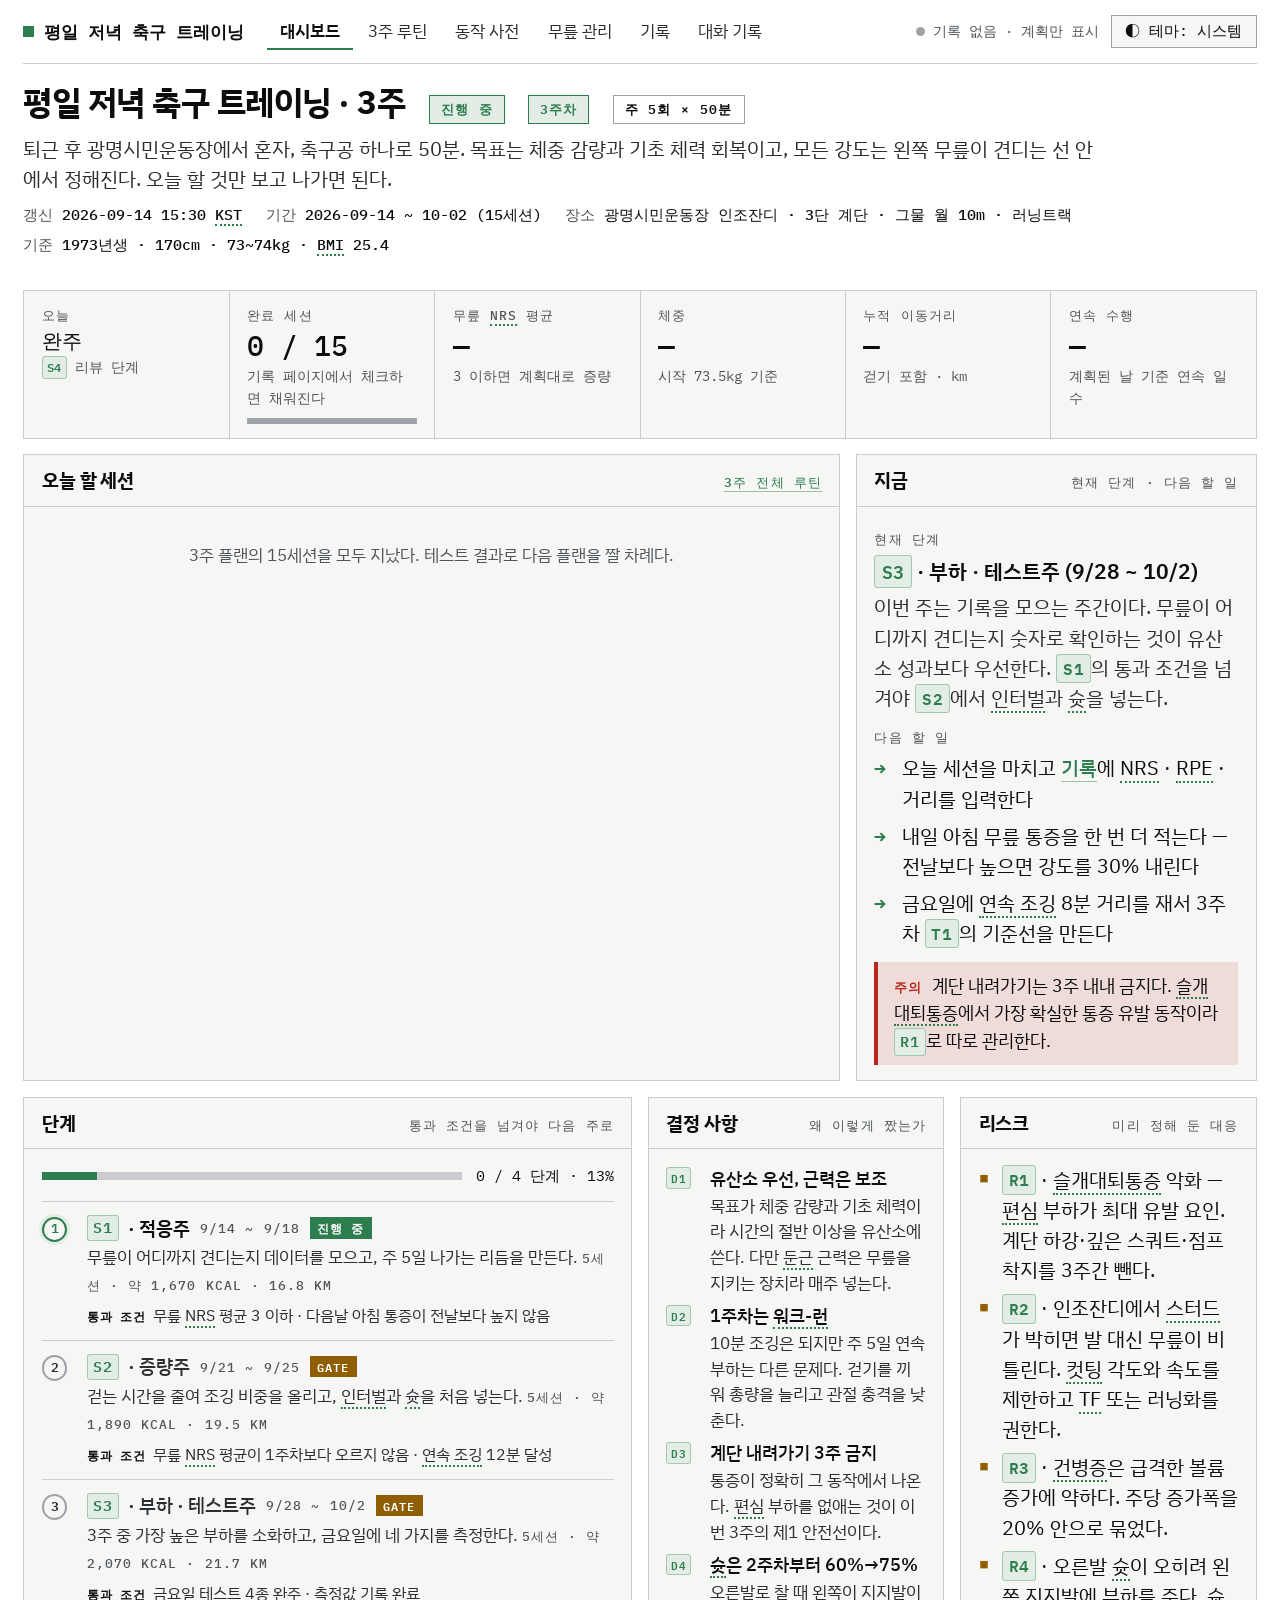
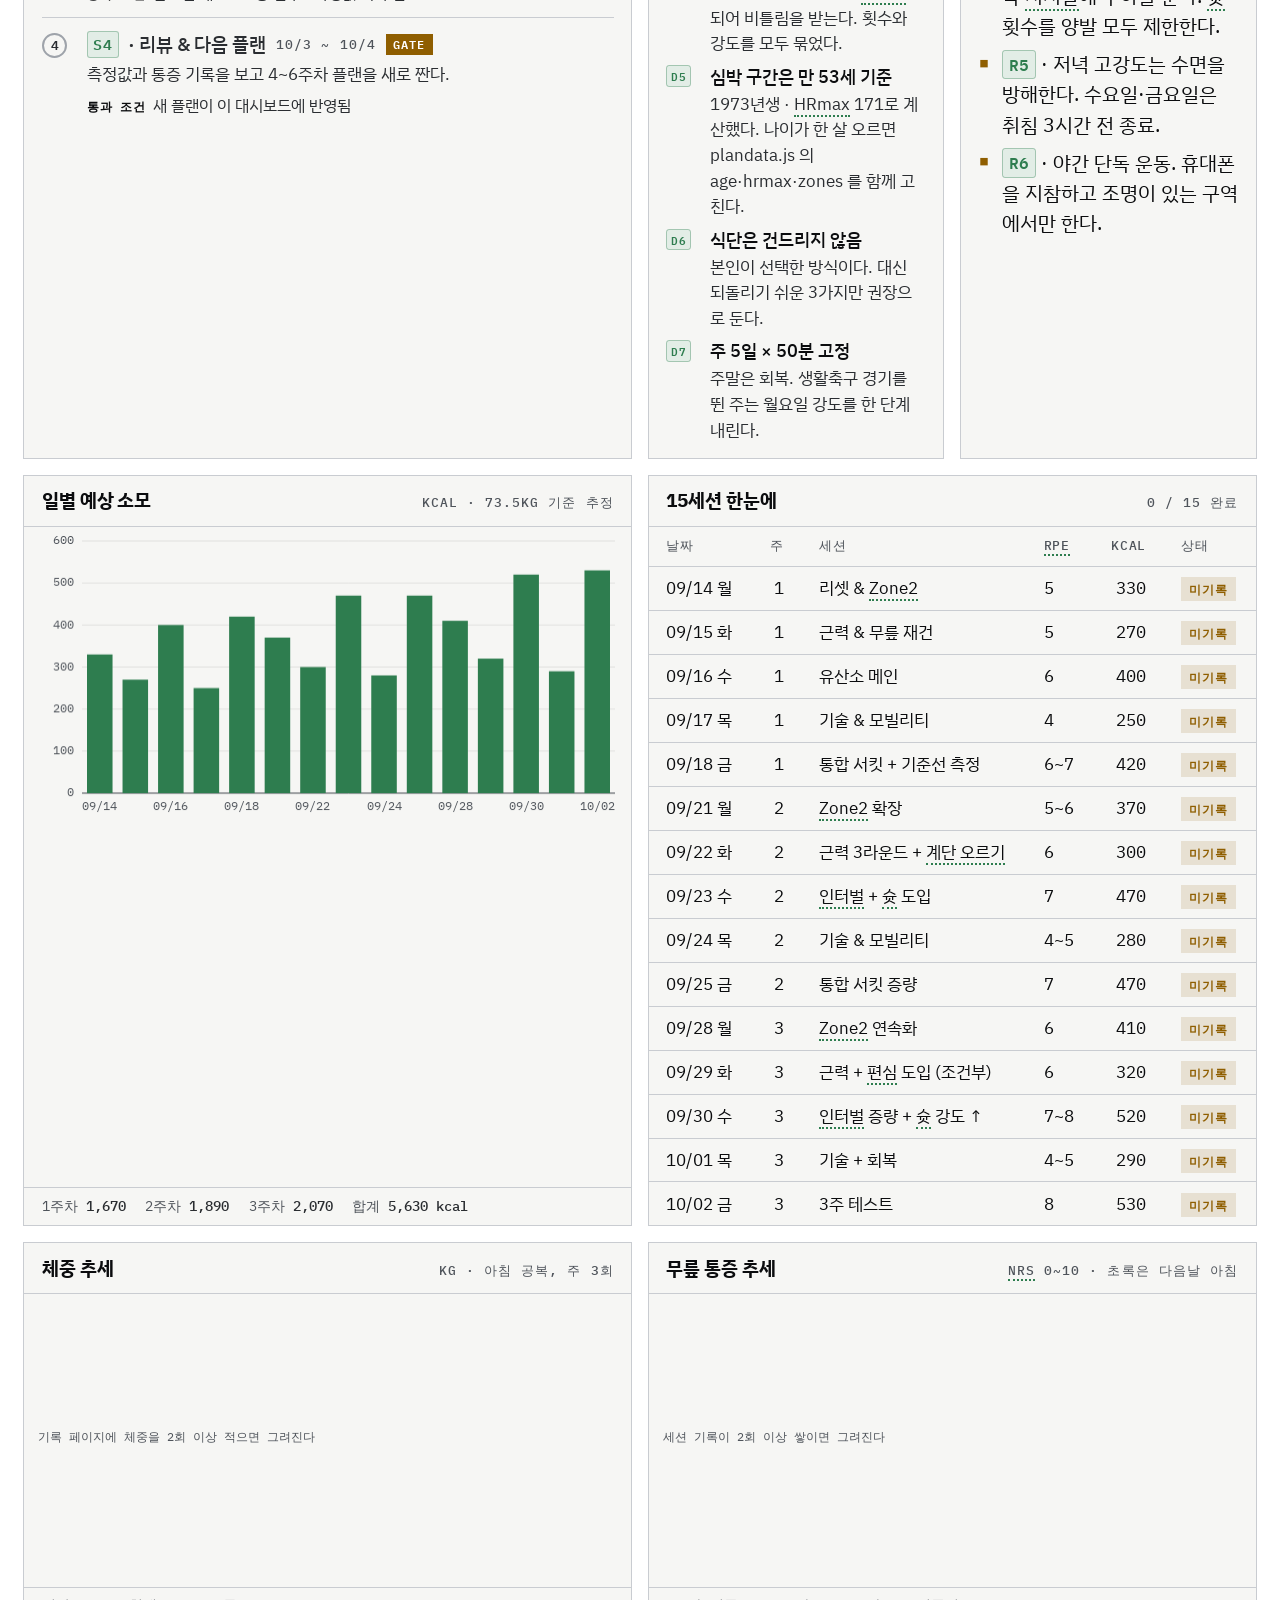
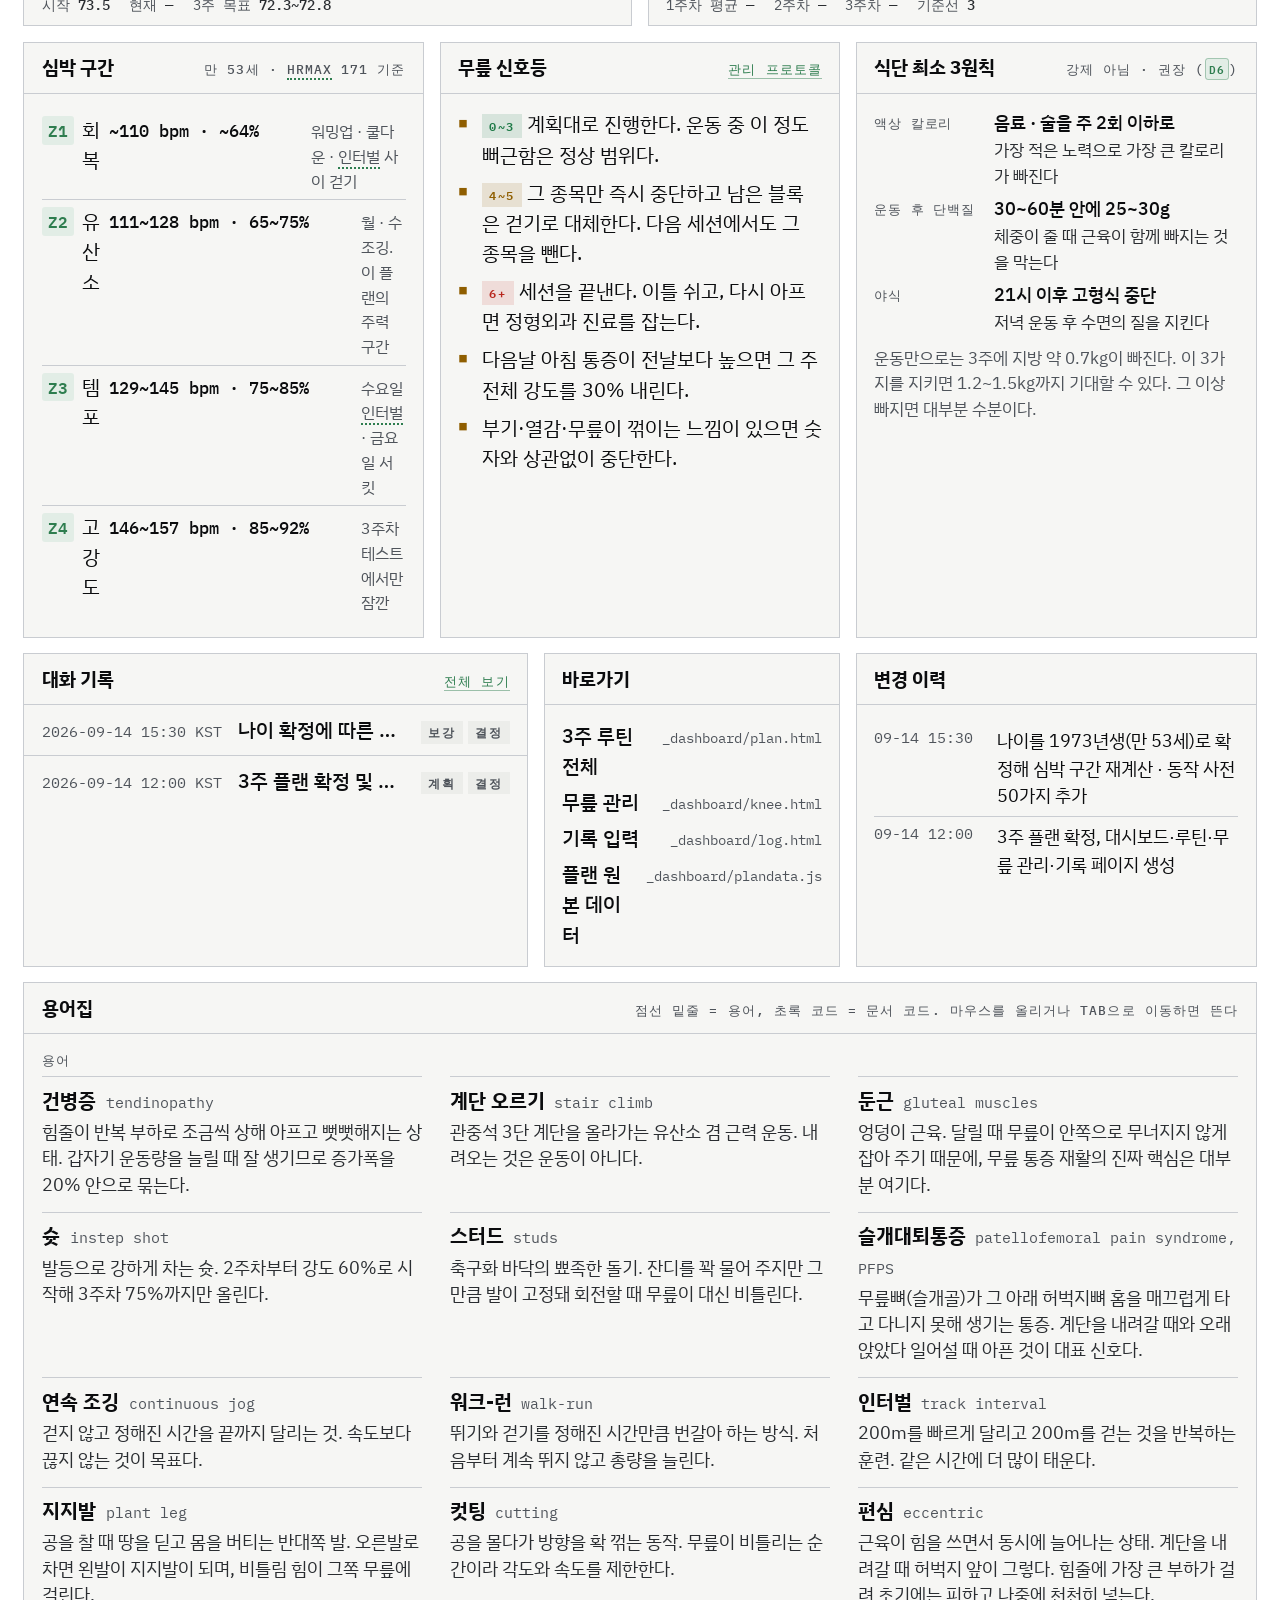
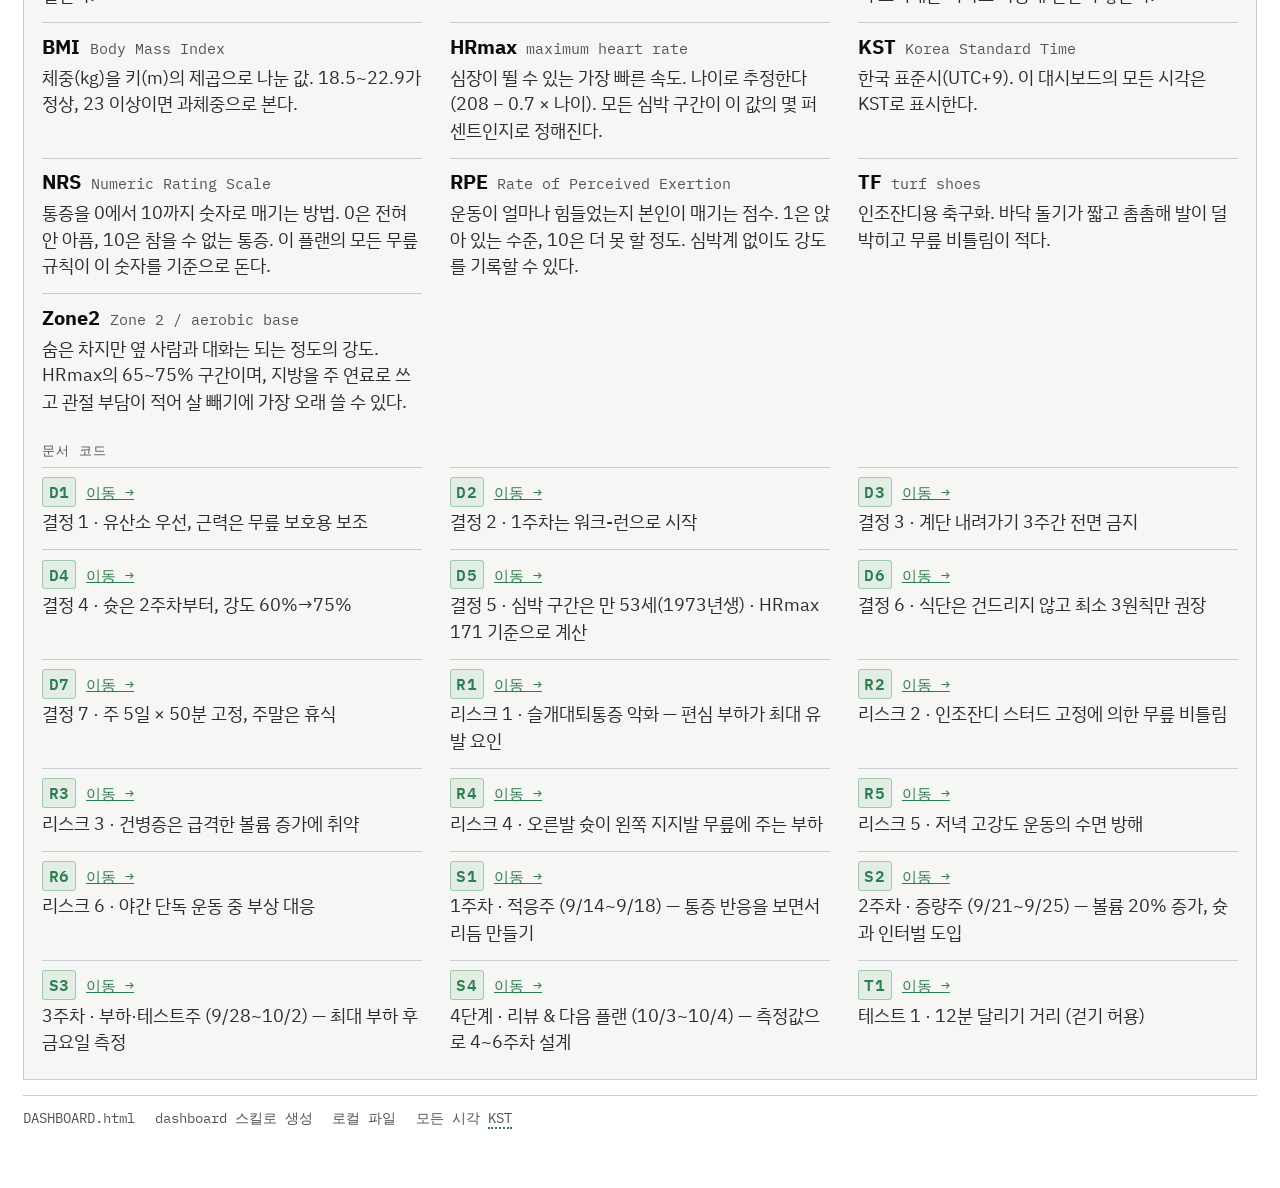
==== DASHBOARD.html @ fad3bba0 "init" ====
<!doctype html>
<html lang="ko" data-root=".">
<head>
<meta charset="utf-8">
<meta name="viewport" content="width=device-width, initial-scale=1">
<title>평일 저녁 축구 트레이닝 대시보드</title>
<script>try{var t=localStorage.getItem('db-theme');if(t&&t!=='system')document.documentElement.dataset.theme=t}catch(e){}</script>
<link rel="preconnect" href="https://fonts.googleapis.com">
<link rel="stylesheet" href="https://fonts.googleapis.com/css2?family=IBM+Plex+Sans+KR:wght@400;500;600;700&family=IBM+Plex+Mono:wght@400;500;600&display=swap">
<link rel="stylesheet" href="_dashboard/dashboard.css">
<style>
:root{--accent:#2E7D4F}
.today-head{display:flex;align-items:baseline;gap:.5rem;flex-wrap:wrap;margin-bottom:.5rem}
.today-head .dnum{font:600 1.35rem/1 var(--sans);color:var(--accent)}
.today-head .dtheme{font:600 1.2rem/1.3 var(--sans)}
.blk{border-left:3px solid var(--line-2);padding:.15rem 0 .35rem .7rem;margin:.6rem 0}
.blk.main{border-left-color:var(--accent)}
.blk>b{display:block;font-size:.95rem}
.blk>b .m{color:var(--muted);font:500 .82rem var(--mono);margin-left:.4rem}
.blk ul{margin:.25rem 0 0;padding-left:1.05rem;color:var(--ink-2)}
.blk li{margin:.12rem 0}
.banlist{display:flex;flex-wrap:wrap;gap:.3rem;margin-top:.5rem}
.banlist .chip{background:var(--bad-soft);color:var(--bad)}
.zrow{display:flex;gap:.45rem;align-items:baseline;padding:.3rem 0;border-bottom:1px solid var(--line)}
.zrow:last-child{border-bottom:0}
.zrow .zz{font:600 .8rem var(--mono);background:var(--accent-soft);color:var(--accent);padding:.05rem .3rem;border-radius:3px}
.zrow .zb{font:500 .88rem var(--mono);margin-left:auto;white-space:nowrap}
.zrow .zu{color:var(--muted);font-size:.82rem;flex-basis:100%;margin-left:2.2rem}
.wkgrid{display:grid;grid-template-columns:repeat(3,1fr);gap:.5rem}
.wkgrid .c{border:1px solid var(--line);border-radius:6px;padding:.45rem .55rem}
.wkgrid .c b{display:block;font-size:.88rem}
.wkgrid .c .n{font:600 1.1rem var(--mono)}
.wkgrid .c small{color:var(--muted);display:block;font-size:.78rem}
.movebox{margin-top:.6rem;border-top:1px solid var(--line);padding-top:.45rem}
.movebox>summary{cursor:pointer;font:600 .85rem var(--sans);color:var(--accent);list-style:none;padding:.15rem 0}
.movebox>summary::-webkit-details-marker{display:none}
.movebox>summary::before{content:"▸";display:inline-block;margin-right:.35rem;transition:transform .12s}
.movebox[open]>summary::before{transform:rotate(90deg)}
.movelist{list-style:none;margin:.35rem 0 0;padding:0}
.movelist li{padding:.3rem 0;border-bottom:1px solid var(--line)}
.movelist li:last-child{border-bottom:0}
.movelist a{font-weight:600;font-size:.9rem;text-decoration:none;border-bottom:1px solid var(--line-2)}
.movelist span{display:block;color:var(--ink-2);font-size:.85rem;margin-top:.1rem}
.movelist em{display:block;color:var(--bad);font-size:.82rem;font-style:normal;margin-top:.1rem}
.movecat{display:block;font:600 .62rem var(--mono);letter-spacing:.08em;text-transform:uppercase;color:var(--muted);margin:.55rem 0 .1rem;border-bottom:1px solid var(--line-2);padding-bottom:.12rem}
.movecat b{color:var(--accent)}
.movelist i{font:500 .78rem var(--mono);font-style:normal;color:var(--muted);margin-left:.4rem}
.moveall{margin:.4rem 0 0;font-size:.85rem}
</style>
</head>
<body>
<div class="wrap">

<div class="topbar">
  <span class="proj" id="dbProject">평일 저녁 축구 트레이닝</span>
  <ul class="pages" id="dbPages"></ul>
  <span class="spacer"></span>
  <span class="source" id="dbSource" data-state="static"><span class="dot"></span><span class="txt">정적</span></span>
  <button class="theme" id="themeBtn" type="button" aria-label="테마 전환"><span class="ico">◐</span><span class="txt">테마: 시스템</span></button>
</div>

<header class="top">
  <h1>평일 저녁 축구 트레이닝 · 3주</h1>
  <span class="badge" data-state="진행 중">진행 중</span>
  <span class="badge accent" id="hdWeek">1주차</span>
  <span class="badge">주 5회 × 50분</span>
  <p class="lede">퇴근 후 광명시민운동장에서 혼자, 축구공 하나로 50분. 목표는 체중 감량과 기초 체력 회복이고, 모든 강도는 왼쪽 무릎이 견디는 선 안에서 정해진다. 오늘 할 것만 보고 나가면 된다.</p>
  <div class="meta">
    <span>갱신 <b><time datetime="2026-09-14T15:30+09:00">2026-09-14 15:30 KST</time></b></span>
    <span>기간 <b>2026-09-14 ~ 10-02 (15세션)</b></span>
    <span>장소 <b>광명시민운동장 인조잔디 · 3단 계단 · 그물 월 10m · 러닝트랙</b></span>
    <span>기준 <b>1973년생 · 170cm · 73~74kg · BMI 25.4</b></span>
  </div>
</header>

<!-- ── 핵심 지표 ── -->
<section class="grid">
  <div class="panel" data-span="12">
    <div class="tiles">
      <div class="tile"><span class="label">오늘</span><span class="v" id="kToday" style="font-size:1.05rem">—</span><span class="s" id="kTodaySub">—</span></div>
      <div class="tile"><span class="label">완료 세션</span><span class="v num"><span id="kDone">0</span> / 15</span><span class="s" id="kDoneSub">기록 페이지에서 체크하면 채워진다</span><div class="meter"><i id="kDoneBar" style="width:0%"></i></div></div>
      <div class="tile"><span class="label">무릎 NRS 평균</span><span class="v num" id="kNrs">—</span><span class="s" id="kNrsSub">3 이하면 계획대로 증량</span></div>
      <div class="tile"><span class="label">체중</span><span class="v num" id="kW">—</span><span class="s" id="kWSub">시작 73.5kg 기준</span></div>
      <div class="tile"><span class="label">누적 이동거리</span><span class="v num" id="kKm">—</span><span class="s">걷기 포함 · km</span></div>
      <div class="tile"><span class="label">연속 수행</span><span class="v num" id="kStreak">—</span><span class="s">계획된 날 기준 연속 일수</span></div>
    </div>
  </div>
</section>

<!-- ── 오늘 세션 + 지금 ── -->
<section class="grid">
  <div class="panel" data-span="8">
    <div class="ph"><h2>오늘 할 세션</h2><span class="label"><a data-page="_dashboard/plan.html">3주 전체 루틴</a></span></div>
    <div class="pb" id="todayBox"></div>
  </div>
  <div class="panel" data-span="4">
    <div class="ph"><h2>지금</h2><span class="label">현재 단계 · 다음 할 일</span></div>
    <div class="pb">
      <span class="label">현재 단계</span>
      <p style="font-weight:600;font-size:1.1rem;margin:.15rem 0 .2rem" id="nowStage">S1 · 적응주</p>
      <p style="color:var(--ink-2)" id="nowText">이번 주는 기록을 모으는 주간이다. 무릎이 어디까지 견디는지 숫자로 확인하는 것이 유산소 성과보다 우선한다. S1의 통과 조건을 넘겨야 S2에서 인터벌과 슛을 넣는다.</p>
      <span class="label" style="display:block;margin-top:.7rem">다음 할 일</span>
      <ol class="next" style="margin-top:.3rem">
        <li>오늘 세션을 마치고 <a data-page="_dashboard/log.html">기록</a>에 NRS · RPE · 거리를 입력한다</li>
        <li>내일 아침 무릎 통증을 한 번 더 적는다 — 전날보다 높으면 강도를 30% 내린다</li>
        <li>금요일에 연속 조깅 8분 거리를 재서 3주차 T1의 기준선을 만든다</li>
      </ol>
      <div class="blocked-note" style="margin-top:.7rem"><b>주의</b>계단 내려가기는 3주 내내 금지다. 슬개대퇴통증에서 가장 확실한 통증 유발 동작이라 R1로 따로 관리한다.</div>
    </div>
  </div>
</section>

<!-- ── 단계 · 결정 · 리스크 ── -->
<section class="grid">
  <div class="panel" data-span="6">
    <div class="ph"><h2>단계</h2><span class="label">통과 조건을 넘겨야 다음 주로</span></div>
    <div class="pb">
      <div class="progress" aria-label="진행률"><div class="bar"><i></i></div><span class="pct">—</span></div>
      <ol class="steps" id="stepList"></ol>
    </div>
  </div>
  <div class="panel" data-span="3" id="decisions">
    <div class="ph"><h2>결정 사항</h2><span class="label">왜 이렇게 짰는가</span></div>
    <div class="pb">
      <dl class="kv">
        <dt>D1</dt><dd>유산소 우선, 근력은 보조<small>목표가 체중 감량과 기초 체력이라 시간의 절반 이상을 유산소에 쓴다. 다만 둔근 근력은 무릎을 지키는 장치라 매주 넣는다.</small></dd>
        <dt>D2</dt><dd>1주차는 워크-런<small>10분 조깅은 되지만 주 5일 연속 부하는 다른 문제다. 걷기를 끼워 총량을 늘리고 관절 충격을 낮춘다.</small></dd>
        <dt>D3</dt><dd>계단 내려가기 3주 금지<small>통증이 정확히 그 동작에서 나온다. 편심 부하를 없애는 것이 이번 3주의 제1 안전선이다.</small></dd>
        <dt>D4</dt><dd>슛은 2주차부터 60%→75%<small>오른발로 찰 때 왼쪽이 지지발이 되어 비틀림을 받는다. 횟수와 강도를 모두 묶었다.</small></dd>
        <dt>D5</dt><dd>심박 구간은 만 53세 기준<small>1973년생 · HRmax 171로 계산했다. 나이가 한 살 오르면 plandata.js 의 age·hrmax·zones 를 함께 고친다.</small></dd>
        <dt>D6</dt><dd>식단은 건드리지 않음<small>본인이 선택한 방식이다. 대신 되돌리기 쉬운 3가지만 권장으로 둔다.</small></dd>
        <dt>D7</dt><dd>주 5일 × 50분 고정<small>주말은 회복. 생활축구 경기를 뛴 주는 월요일 강도를 한 단계 내린다.</small></dd>
      </dl>
    </div>
  </div>
  <div class="panel" data-span="3" id="risks">
    <div class="ph"><h2>리스크</h2><span class="label">미리 정해 둔 대응</span></div>
    <div class="pb">
      <ul class="rules">
        <li>R1 · 슬개대퇴통증 악화 — 편심 부하가 최대 유발 요인. 계단 하강·깊은 스쿼트·점프 착지를 3주간 뺀다.</li>
        <li>R2 · 인조잔디에서 스터드가 박히면 발 대신 무릎이 비틀린다. 컷팅 각도와 속도를 제한하고 TF 또는 러닝화를 권한다.</li>
        <li>R3 · 건병증은 급격한 볼륨 증가에 약하다. 주당 증가폭을 20% 안으로 묶었다.</li>
        <li>R4 · 오른발 슛이 오히려 왼쪽 지지발에 부하를 준다. 슛 횟수를 양발 모두 제한한다.</li>
        <li>R5 · 저녁 고강도는 수면을 방해한다. 수요일·금요일은 취침 3시간 전 종료.</li>
        <li>R6 · 야간 단독 운동. 휴대폰을 지참하고 조명이 있는 구역에서만 한다.</li>
      </ul>
    </div>
  </div>
</section>

<!-- ── 부하 곡선 + 15일 표 ── -->
<section class="grid">
  <div class="panel" data-span="6">
    <div class="ph"><h2>일별 예상 소모</h2><span class="label">kcal · 73.5kg 기준 추정</span></div>
    <div class="pb tight"><div class="chart"><canvas id="chartLoad"></canvas></div></div>
    <div class="pf"><span>1주차 <b>1,670</b></span><span>2주차 <b>1,890</b></span><span>3주차 <b>2,070</b></span><span>합계 <b>5,630 kcal</b></span></div>
  </div>
  <div class="panel" data-span="6">
    <div class="ph"><h2>15세션 한눈에</h2><span class="label" id="tblLabel">—</span></div>
    <div class="pb tight" id="tblDays"></div>
  </div>
</section>

<!-- ── 기록 추세 ── -->
<section class="grid">
  <div class="panel" data-span="6">
    <div class="ph"><h2>체중 추세</h2><span class="label">kg · 아침 공복, 주 3회</span></div>
    <div class="pb tight"><div class="chart"><canvas id="chartW"></canvas></div></div>
    <div class="pf"><span>시작 <b id="wStart">—</b></span><span>현재 <b id="wNow">—</b></span><span>3주 목표 <b>72.3~72.8</b></span></div>
  </div>
  <div class="panel" data-span="6">
    <div class="ph"><h2>무릎 통증 추세</h2><span class="label">NRS 0~10 · 초록은 다음날 아침</span></div>
    <div class="pb tight"><div class="chart"><canvas id="chartNrs"></canvas></div></div>
    <div class="pf"><span>1주차 평균 <b id="nw1">—</b></span><span>2주차 <b id="nw2">—</b></span><span>3주차 <b id="nw3">—</b></span><span>기준선 <b>3</b></span></div>
  </div>
</section>

<!-- ── 심박 구간 · 무릎 안전선 · 식단 ── -->
<section class="grid">
  <div class="panel" data-span="4">
    <div class="ph"><h2>심박 구간</h2><span class="label">만 53세 · HRmax 171 기준</span></div>
    <div class="pb" id="zoneBox"></div>
  </div>
  <div class="panel" data-span="4">
    <div class="ph"><h2>무릎 신호등</h2><span class="label"><a data-page="_dashboard/knee.html">관리 프로토콜</a></span></div>
    <div class="pb">
      <ul class="rules">
        <li><span class="chip good">0~3</span> 계획대로 진행한다. 운동 중 이 정도 뻐근함은 정상 범위다.</li>
        <li><span class="chip warn">4~5</span> 그 종목만 즉시 중단하고 남은 블록은 걷기로 대체한다. 다음 세션에서도 그 종목을 뺀다.</li>
        <li><span class="chip bad">6+</span> 세션을 끝낸다. 이틀 쉬고, 다시 아프면 정형외과 진료를 잡는다.</li>
        <li>다음날 아침 통증이 전날보다 높으면 그 주 전체 강도를 30% 내린다.</li>
        <li>부기·열감·무릎이 꺾이는 느낌이 있으면 숫자와 상관없이 중단한다.</li>
      </ul>
    </div>
  </div>
  <div class="panel" data-span="4">
    <div class="ph"><h2>식단 최소 3원칙</h2><span class="label">강제 아님 · 권장 (D6)</span></div>
    <div class="pb">
      <dl class="kv" id="dietBox"></dl>
      <p style="color:var(--muted);font-size:.85rem;margin-top:.5rem">운동만으로는 3주에 지방 약 0.7kg이 빠진다. 이 3가지를 지키면 1.2~1.5kg까지 기대할 수 있다. 그 이상 빠지면 대부분 수분이다.</p>
    </div>
  </div>
</section>

<!-- ── 대화 기록 · 바로가기 · 이력 ── -->
<section class="grid">
  <div class="panel" data-span="5">
    <div class="ph"><h2>대화 기록</h2><span class="label"><a data-page="_dashboard/conversations.html">전체 보기</a></span></div>
    <ul class="convs" id="convRecent"></ul>
  </div>
  <div class="panel" data-span="3">
    <div class="ph"><h2>바로가기</h2></div>
    <div class="pb">
      <ul class="links">
        <li><a href="_dashboard/plan.html">3주 루틴 전체</a><span class="path">_dashboard/plan.html</span></li>
        <li><a href="_dashboard/knee.html">무릎 관리</a><span class="path">_dashboard/knee.html</span></li>
        <li><a href="_dashboard/log.html">기록 입력</a><span class="path">_dashboard/log.html</span></li>
        <li><a href="_dashboard/plandata.js">플랜 원본 데이터</a><span class="path">_dashboard/plandata.js</span></li>
      </ul>
    </div>
  </div>
  <div class="panel" data-span="4">
    <div class="ph"><h2>변경 이력</h2></div>
    <div class="pb">
      <ul class="history">
        <li><time datetime="2026-09-14T15:30+09:00">09-14 15:30</time><span>나이를 1973년생(만 53세)로 확정해 심박 구간 재계산 · 동작 사전 50가지 추가</span></li>
        <li><time datetime="2026-09-14T12:00+09:00">09-14 12:00</time><span>3주 플랜 확정, 대시보드·루틴·무릎 관리·기록 페이지 생성</span></li>
      </ul>
    </div>
  </div>
</section>

<section class="grid">
  <div class="panel" data-span="12" id="glossary">
    <div class="ph"><h2>용어집</h2><span class="label">점선 밑줄 = 용어, 초록 코드 = 문서 코드. 마우스를 올리거나 Tab으로 이동하면 뜬다</span></div>
    <div class="pb"><dl class="glossary" id="glossaryList"></dl></div>
  </div>
</section>

<footer><span>DASHBOARD.html</span><span>dashboard 스킬로 생성</span><span>로컬 파일</span><span>모든 시각 KST</span></footer>
</div>

<script src="_dashboard/pages.js"></script>
<script src="_dashboard/terms.js"></script>
<script src="_dashboard/moves.js"></script>
<script src="_dashboard/plandata.js"></script>
<script src="_dashboard/store.js"></script>
<script src="_dashboard/conversations.js"></script>
<script src="_dashboard/dashboard.js"></script>
<script>
(function () {
  const P = window.DB_PLAN, LOG = window.EXLOG;
  const d = LOG.load(), st = LOG.stats(d, P);
  const $ = id => document.getElementById(id);
  const esc = DB.esc;
  const md = (s, n) => s == null ? '—' : (+s).toFixed(n);

  /* ── 오늘 세션 카드 ── */
  const day = st.todayDay || st.nextDay;
  const box = $('todayBox');
  if (!day) {
    box.innerHTML = '<div class="empty">3주 플랜의 15세션을 모두 지났다. 테스트 결과로 다음 플랜을 짤 차례다.</div>';
    $('kToday').textContent = '완주';
    $('kTodaySub').textContent = 'S4 리뷰 단계';
  } else {
    const isToday = !!st.todayDay;
    const rest = !isToday ? '<span class="chip warn">오늘은 계획된 세션이 없다 — 아래는 다음 세션이다</span>' : '';
    box.innerHTML =
      rest +
      '<div class="today-head">' +
        '<span class="dnum">' + DB.fmt(day.date, 'kstdate').slice(5) + ' (' + day.dow + ')</span>' +
        '<span class="dtheme">' + esc(day.theme) + '</span>' +
        '<span class="chip accent">' + day.week + '주차 · ' + day.id.toUpperCase() + '</span>' +
        '<span class="chip mute">RPE ' + esc(day.rpe) + '</span>' +
        '<span class="chip mute">약 ' + day.kcal + ' kcal</span>' +
        '<span class="chip mute">' + day.km.toFixed(1) + ' km</span>' +
      '</div>' +
      '<p style="color:var(--ink-2);margin:.1rem 0 .2rem">' + esc(day.headline) + '</p>' +
      day.blocks.map(b =>
        '<div class="blk' + (/메인|테스트|신규/.test(b.name) ? ' main' : '') + '">' +
        '<b>' + esc(b.name) + '<span class="m">' + b.min + '분</span></b>' +
        '<ul>' + b.items.map(i => '<li>' + esc(i) + '</li>').join('') + '</ul></div>'
      ).join('') +
      '<div class="banlist"><span class="label" style="align-self:center">오늘 하지 않는 것</span>' +
        day.ban.map(x => '<span class="chip">' + esc(x) + '</span>').join('') + '</div>' +
      window.DB_MOVES_PANEL(day, '_dashboard/');

    $('kToday').textContent = isToday ? day.theme : '휴식';
    $('kTodaySub').textContent = isToday
      ? (day.week + '주차 · RPE ' + day.rpe + ' · 약 ' + day.kcal + ' kcal')
      : ('다음 세션 ' + day.date.slice(5).replace('-', '/') + ' (' + day.dow + ')');
  }

  /* ── KPI ── */
  $('kDone').textContent = st.doneCount;
  $('kDoneBar').style.width = st.donePct + '%';
  $('kDoneSub').textContent = st.hasData
    ? (st.donePct + '% 완료 · 이번 주 ' + st.weekDone + '/5')
    : '기록 페이지에서 체크하면 채워진다';
  $('kNrs').textContent = md(st.nrsAvg, 1);
  if (st.nrsAvg != null) {
    $('kNrs').classList.add(st.nrsAvg <= 3 ? 'up' : 'down');
    $('kNrsSub').textContent = st.nrsAvg <= 3 ? '기준선 안 — 계획대로 증량' : '기준선 초과 — 증량 보류';
  }
  $('kW').textContent = st.weightLast != null ? md(st.weightLast, 1) : '—';
  if (st.weightDelta != null) {
    $('kWSub').textContent = '시작 대비 ' + (st.weightDelta > 0 ? '+' : '−') + Math.abs(st.weightDelta).toFixed(1) + 'kg · BMI ' + md(st.bmi, 1);
  }
  $('kKm').textContent = st.kmSum ? st.kmSum.toFixed(1) : '—';
  $('kStreak').textContent = st.streak || '—';

  /* ── 단계 ── */
  $('stepList').innerHTML = P.weeks.map((w, i) => {
    let status = w.status;
    if (st.hasData) {
      const wd = P.days.filter(x => x.week === w.no);
      const alldone = wd.length && wd.every(x => (d.sessions[x.date] || {}).done);
      if (alldone) status = 'done';
      else if (w.no === st.currentWeek) status = 'active';
      else if (w.no < st.currentWeek) status = 'done';
    }
    const tag = status === 'active' ? ' <span class="tag active">진행 중</span>' : status === 'done' ? '' : ' <span class="tag gate">gate</span>';
    return '<li class="step" data-status="' + status + '" id="s' + w.no + '"><div class="mark"><span>' + w.no + '</span></div><div>' +
      '<h3>' + w.id + ' · ' + esc(w.title) + ' <span class="label">' + esc(w.range) + '</span>' + tag + '</h3>' +
      '<div class="d">' + esc(w.goal) + (w.sessions ? ' <span class="label">' + w.sessions + '세션 · 약 ' + w.kcal.toLocaleString() + ' kcal · ' + w.km + ' km</span>' : '') + '</div>' +
      '<div class="done-when"><b>통과 조건</b>' + esc(w.gate) + '</div>' +
      '</div></li>';
  }).join('');

  /* 진행률 — dashboard.js 의 자동 계산은 이 목록이 그려지기 전에 끝나므로 여기서 다시 채운다 */
  (function () {
    const steps = [...$('stepList').querySelectorAll('.step')];
    const prog = $('stepList').parentElement.querySelector('.progress');
    const dn = steps.filter(s => s.dataset.status === 'done').length;
    const ac = steps.filter(s => s.dataset.status === 'active').length;
    const p = Math.round((dn + ac * .5) / steps.length * 100);
    prog.querySelector('.bar i').style.width = p + '%';
    prog.querySelector('.pct').textContent = dn + ' / ' + steps.length + ' 단계 · ' + p + '%';
  })();

  $('hdWeek').textContent = st.currentWeek + '주차';
  const cw = P.weeks[st.currentWeek - 1];
  $('nowStage').textContent = cw.id + ' · ' + cw.title + ' (' + cw.range + ')';

  /* ── 차트 ── */
  DB.barChart('chartLoad', {
    labels: P.days.map(x => x.date.slice(5).replace('-', '/')),
    values: P.days.map(x => x.kcal), yfmt: 'int',
  });

  DB.lineChart('chartW', {
    series: [{ points: st.weightSeries, dots: true }],
    baseline: P.profile.weightStart, yfmt: 'num:1', xfmt: 'kstdate',
    empty: '기록 페이지에 체중을 2회 이상 적으면 그려진다',
  });
  $('wStart').textContent = st.weightFirst != null ? md(st.weightFirst, 1) : '73.5';
  $('wNow').textContent = st.weightLast != null ? md(st.weightLast, 1) : '—';

  DB.lineChart('chartNrs', {
    series: [{ points: st.nrsSeries }, { points: st.nrsAmSeries, color: '--good', area: false }],
    baseline: 3, yfmt: 'num:0', xfmt: 'kstdate',
    empty: '세션 기록이 2회 이상 쌓이면 그려진다',
  });
  ['nw1', 'nw2', 'nw3'].forEach((id, i) => { $(id).textContent = md(st.nrsByWeek[i], 1); });

  /* ── 표 ── */
  DB.table('tblDays', P.days.map(x => {
    const r = d.sessions[x.date] || {};
    return {
      date: x.date.slice(5).replace('-', '/') + ' ' + x.dow,
      wk: x.week, theme: x.theme, rpe: x.rpe, kcal: x.kcal,
      state: r.done ? '완료' : (x.date < st.today ? '미기록' : '예정'),
    };
  }), [
    { key: 'date', label: '날짜' },
    { key: 'wk', label: '주', num: true },
    { key: 'theme', label: '세션' },
    { key: 'rpe', label: 'RPE' },
    { key: 'kcal', label: 'kcal', fmt: 'int', num: true },
    { key: 'state', label: '상태', chip: { 완료: 'good', 미기록: 'warn', 예정: 'mute' } },
  ]);
  $('tblLabel').textContent = st.doneCount + ' / 15 완료';

  /* ── 심박 구간 · 식단 ── */
  $('zoneBox').innerHTML = P.zones.map(z =>
    '<div class="zrow"><span class="zz">' + z.z + '</span><span>' + esc(z.name) + '</span>' +
    '<span class="zb">' + esc(z.bpm) + ' bpm · ' + esc(z.pct) + '</span>' +
    '<span class="zu">' + esc(z.use) + '</span></div>').join('');

  $('dietBox').innerHTML = P.diet.map(x =>
    '<dt>' + esc(x.k) + '</dt><dd>' + esc(x.v) + '<small>' + esc(x.why) + '</small></dd>').join('');

  /* ── 저장소 상태를 상단 표시로 ── */
  const src = $('dbSource');
  if (!LOG.available()) {
    src.dataset.state = 'error';
    src.querySelector('.txt').textContent = '브라우저 저장 불가 — 계획만 표시';
  } else if (st.hasData) {
    src.dataset.state = 'live';
    src.querySelector('.txt').textContent = '내 기록 · ' + (d.updated ? DB.fmt(d.updated, 'kst') : '');
  } else {
    src.querySelector('.txt').textContent = '기록 없음 · 계획만 표시';
  }

  DB.conversations('convRecent', null, window.DB_CONVERSATIONS, { limit: 5 });
  DB.refresh();
})();
</script>
</body>
</html>
---- _dashboard/dashboard.css ----
/* dashboard 공용 스타일. 모든 대시보드 페이지가 이 파일 하나를 공유한다.
   프로젝트마다 바꾸는 값은 --accent 하나. 나머지는 손대지 않는다. */

:root{
  --accent:#1F5F8B;

  /* 라이트: 대비 최대 */
  --paper:#FFFFFF; --surface:#F6F6F4; --surface-2:#ECEDEA; --ink:#0B0C0E; --ink-2:#2A2D31; --muted:#4F545B;
  --line:#C9CCD1; --line-2:#9EA3AA;
  --accent-soft:color-mix(in srgb,var(--accent) 14%,var(--paper));
  --good:#1E7A47; --good-soft:rgba(30,122,71,.14);
  --bad:#B8271E; --bad-soft:rgba(184,39,30,.12);
  --warn:#8F5E00; --warn-soft:rgba(143,94,0,.14);
  --code-bg:#EEEFEC; --tip-bg:#0B0C0E; --tip-ink:#FFFFFF; --grid:rgba(11,12,14,.09);
  --sans:"IBM Plex Sans KR",system-ui,-apple-system,"Segoe UI","Apple SD Gothic Neo","Malgun Gothic",sans-serif;
  --mono:"IBM Plex Mono",ui-monospace,"Cascadia Mono",Consolas,monospace;
  color-scheme:light;
}
@media (prefers-color-scheme: dark){
  :root:not([data-theme="light"]){
    --paper:#0E0F11; --surface:#17181B; --surface-2:#1E2024; --ink:#F7F7F4; --ink-2:#D6D7D2; --muted:#A3A7AE;
    --line:#33363B; --line-2:#4C5057;
    --good:#4FC080; --good-soft:rgba(79,192,128,.16); --bad:#F07268; --bad-soft:rgba(240,114,104,.16);
    --warn:#E8B04A; --warn-soft:rgba(232,176,74,.16);
    --code-bg:#141518; --tip-bg:#F7F7F4; --tip-ink:#0E0F11; --grid:rgba(247,247,244,.09);
    color-scheme:dark;
  }
}
:root[data-theme="dark"]{
  --paper:#0E0F11; --surface:#17181B; --surface-2:#1E2024; --ink:#F7F7F4; --ink-2:#D6D7D2; --muted:#A3A7AE;
  --line:#33363B; --line-2:#4C5057;
  --good:#4FC080; --good-soft:rgba(79,192,128,.16); --bad:#F07268; --bad-soft:rgba(240,114,104,.16);
  --warn:#E8B04A; --warn-soft:rgba(232,176,74,.16);
  --code-bg:#141518; --tip-bg:#F7F7F4; --tip-ink:#0E0F11; --grid:rgba(247,247,244,.09);
  color-scheme:dark;
}

/* 기준 글자 크기. 이 값 하나로 전체가 비례한다. */
html{font-size:19.5px}
*{box-sizing:border-box}
body{margin:0;background:var(--paper);color:var(--ink);font-family:var(--sans);font-size:1rem;line-height:1.55;padding-inline:1.2rem;padding-block:0 3rem}
.wrap{max-width:1760px;margin:0 auto}
p{margin:0 0 .5rem;max-width:90ch}
a{color:var(--accent)}
code{font-family:var(--mono);font-size:.88em;background:var(--code-bg);padding:.05em .35em;border-radius:3px;color:var(--ink)}
.mono,.num{font-family:var(--mono);font-variant-numeric:tabular-nums}
.label{font-family:var(--mono);font-size:.68rem;letter-spacing:.08em;text-transform:uppercase;color:var(--muted);font-weight:500}
.up,.good{color:var(--good)}.down,.bad{color:var(--bad)}.flat{color:var(--ink-2)}.warn{color:var(--warn)}

/* ── 상단 바 ── */
.topbar{display:flex;align-items:center;gap:.6rem;flex-wrap:wrap;padding-block:.65rem;border-bottom:1px solid var(--line)}
.topbar .proj{font-family:var(--mono);font-weight:600;font-size:.85rem;display:flex;align-items:center;gap:.5rem;margin-right:.6rem}
.topbar .proj::before{content:"";width:.55rem;height:.55rem;background:var(--accent)}
.pages{display:flex;gap:.15rem;flex-wrap:wrap;list-style:none;margin:0;padding:0}
.pages a{display:block;padding:.25rem .65rem;font-size:.85rem;color:var(--ink-2);text-decoration:none;border-bottom:2px solid transparent}
.pages a:hover{color:var(--ink);border-bottom-color:var(--line-2)}
.pages a[aria-current="page"]{color:var(--ink);font-weight:600;border-bottom-color:var(--accent)}
.topbar .spacer{flex:1}
.source{display:flex;align-items:center;gap:.4rem;font-family:var(--mono);font-size:.72rem;color:var(--muted)}
.source .dot{width:.45rem;height:.45rem;border-radius:50%;background:var(--line-2)}
.source[data-state="live"] .dot{background:var(--good);box-shadow:0 0 0 3px var(--good-soft)}
.source[data-state="error"] .dot{background:var(--bad)}
.theme{font-family:var(--mono);font-size:.75rem;padding:.3rem .7rem;border:1px solid var(--line-2);background:var(--surface);color:var(--ink);cursor:pointer;display:inline-flex;align-items:center;gap:.45rem}
.theme:hover{border-color:var(--ink-2)}
.theme:focus-visible{outline:2px solid var(--accent);outline-offset:2px}

/* ── 헤더 (compact) ── */
header.top{display:flex;align-items:baseline;gap:.5rem 1.2rem;flex-wrap:wrap;padding-block:1rem .8rem;margin-bottom:.9rem}
header.top h1{font-size:1.7rem;line-height:1.2;font-weight:700;margin:0;letter-spacing:-.015em}
header.top .lede{color:var(--ink-2);margin:0;font-size:1rem;flex-basis:100%}
.meta{display:flex;flex-wrap:wrap;gap:.4rem 1.2rem;align-items:center;font-family:var(--mono);font-size:.75rem;color:var(--muted);flex-basis:100%}
.meta b{color:var(--ink);font-weight:500}
.badge{font-family:var(--mono);font-size:.68rem;letter-spacing:.1em;padding:.15rem .55rem;border:1.5px solid var(--line-2);color:var(--ink);font-weight:600}
.badge[data-state="진행 중"],.badge.accent{border-color:var(--accent);color:var(--accent);background:var(--accent-soft)}
.badge[data-state="검증"],.badge.warn{border-color:var(--warn);color:var(--warn);background:var(--warn-soft)}
.badge[data-state="완료"],.badge.good{border-color:var(--good);color:var(--good);background:var(--good-soft)}
.badge[data-state="보류"],.badge.bad{border-color:var(--bad);color:var(--bad);background:var(--bad-soft)}

/* ── 패널 그리드 (12칸) ── */
.grid{display:grid;grid-template-columns:repeat(12,minmax(0,1fr));gap:.8rem;margin-bottom:.8rem}
.panel{grid-column:span 12;background:var(--surface);border:1px solid var(--line);min-width:0;display:flex;flex-direction:column}
.panel[data-span="3"]{grid-column:span 3}.panel[data-span="4"]{grid-column:span 4}.panel[data-span="5"]{grid-column:span 5}
.panel[data-span="6"]{grid-column:span 6}.panel[data-span="7"]{grid-column:span 7}.panel[data-span="8"]{grid-column:span 8}.panel[data-span="9"]{grid-column:span 9}
@media (max-width:1200px){.panel[data-span="3"],.panel[data-span="4"]{grid-column:span 6}.panel[data-span="5"],.panel[data-span="7"],.panel[data-span="8"],.panel[data-span="9"]{grid-column:span 12}}
@media (max-width:760px){.panel[data-span]{grid-column:span 12}}
.ph{display:flex;align-items:baseline;gap:.6rem;padding:.55rem .9rem;border-bottom:1px solid var(--line)}
.ph h2{font-size:.95rem;font-weight:700;margin:0;letter-spacing:-.005em}
.ph .label{margin-left:auto;white-space:nowrap}
.pb{padding:.8rem .9rem;flex:1;min-width:0}
.pb.tight{padding:0}
.pf{padding:.4rem .9rem;border-top:1px solid var(--line);font-family:var(--mono);font-size:.72rem;color:var(--muted);display:flex;gap:1rem;flex-wrap:wrap}
.pf b{color:var(--ink-2);font-weight:500}

/* 패널: KPI 타일 */
.tiles{display:grid;grid-template-columns:repeat(auto-fit,minmax(9.5rem,1fr));gap:1px;background:var(--line)}
.tile{background:var(--surface);padding:.7rem .9rem;display:grid;gap:.25rem;align-content:start}
.tile .v{font-family:var(--mono);font-size:1.45rem;font-weight:500;line-height:1.1;font-variant-numeric:tabular-nums;letter-spacing:-.01em}
.tile .s{font-family:var(--mono);font-size:.72rem;color:var(--muted)}
.meter{height:.3rem;background:var(--line-2);margin-top:.2rem;position:relative;overflow:hidden}
.meter i{position:absolute;inset:0 auto 0 0;background:var(--accent);width:0}
.meter.hot i{background:var(--bad)}

/* 패널: 차트 */
.chart{position:relative;height:15rem}
.chart.tall{height:20rem}
.chart canvas{display:block;width:100%;height:100%}

/* 패널: 표 */
.tbl-wrap{overflow-x:auto}
table{width:100%;border-collapse:collapse;font-size:.88rem}
th{font-family:var(--mono);font-size:.66rem;letter-spacing:.06em;text-transform:uppercase;color:var(--muted);text-align:left;padding:.5rem .9rem;border-bottom:1px solid var(--line);font-weight:500;white-space:nowrap}
td{padding:.42rem .9rem;border-bottom:1px solid var(--line);vertical-align:top}
td.num,th.num{text-align:right;font-family:var(--mono);font-variant-numeric:tabular-nums;white-space:nowrap}
tr:last-child td{border-bottom:0}
.chip{font-family:var(--mono);font-size:.62rem;font-weight:600;letter-spacing:.1em;padding:.1rem .4rem}
.chip.good{background:var(--good-soft);color:var(--good)}.chip.bad{background:var(--bad-soft);color:var(--bad)}
.chip.warn{background:var(--warn-soft);color:var(--warn)}.chip.accent{background:var(--accent-soft);color:var(--accent)}
.chip.mute{background:var(--surface-2);color:var(--muted)}

/* 패널: 로그 */
.logs{margin:0;padding:.6rem .9rem;font-family:var(--mono);font-size:.78rem;line-height:1.65;color:var(--ink-2);overflow:auto;white-space:pre;max-height:18rem}
.logs .ts{color:var(--muted)}
.logs .lv{display:inline-block;width:5.5ch;font-weight:600}
.logs .INFO{color:var(--muted)}.logs .WARN{color:var(--warn)}.logs .ERROR{color:var(--bad)}.logs .OK{color:var(--good)}

/* 패널: 목록류 (다음 할 일 / 결정 / 리스크 / 링크) */
/* 목록 항목은 grid 로 만들지 않는다 — 자동 툴팁이 li 의 텍스트를 여러 노드로 쪼개면 각 조각이 grid 칸이 되어 깨진다. 마커는 절대 위치. */
.next{list-style:none;margin:0;padding:0;display:grid;gap:.35rem}
.next li{position:relative;padding-left:1.4rem;color:var(--ink)}
.next li::before{content:"→";position:absolute;left:0;top:0;color:var(--accent);font-family:var(--mono);font-weight:600}
.kv{display:grid;grid-template-columns:auto 1fr;gap:.35rem 1rem;margin:0;font-size:.92rem}
.kv dt{font-family:var(--mono);font-size:.68rem;letter-spacing:.06em;text-transform:uppercase;color:var(--muted);padding-top:.2rem;white-space:nowrap}
.kv dd{margin:0;font-weight:500}
.kv dd small{display:block;font-weight:400;color:var(--ink-2);font-size:.85rem}
.rules{margin:0;padding:0;list-style:none;display:grid;gap:.4rem}
.rules li{position:relative;padding-left:1.2rem;color:var(--ink)}
.rules li::before{content:"■";position:absolute;left:0;top:.5rem;color:var(--warn);font-size:.5rem;line-height:1}
.links{list-style:none;margin:0;padding:0;display:grid;gap:.3rem}
.links li{display:grid;grid-template-columns:1fr auto;gap:.6rem;align-items:baseline}
.links a{text-decoration:none;color:var(--ink);font-weight:500}
.links a:hover{text-decoration:underline}
.links .path{font-family:var(--mono);font-size:.72rem;color:var(--muted)}
.blocked-note{padding:.5rem .8rem;border-left:4px solid var(--bad);background:var(--bad-soft);font-size:.92rem;color:var(--ink)}
.blocked-note b{color:var(--bad);font-family:var(--mono);font-size:.68rem;letter-spacing:.08em;text-transform:uppercase;margin-right:.5rem}

/* 패널: 단계 + 진행률 */
.progress{display:grid;grid-template-columns:1fr auto;gap:.3rem .7rem;align-items:center;margin-bottom:.7rem}
.progress .bar{height:.45rem;background:var(--line);position:relative;overflow:hidden}
.progress .bar i{position:absolute;inset:0 auto 0 0;background:var(--accent);width:0}
.progress .pct{font-family:var(--mono);font-size:.75rem;color:var(--ink);font-variant-numeric:tabular-nums}
.steps{list-style:none;margin:0;padding:0}
.step{display:grid;grid-template-columns:1.5rem 1fr;gap:.8rem;padding-block:.6rem;border-top:1px solid var(--line)}
.step .mark{width:1.3rem;height:1.3rem;border-radius:50%;border:2px solid var(--line-2);margin-top:.15rem;display:grid;place-items:center;font-family:var(--mono);font-size:.66rem;color:var(--ink-2);font-weight:600}
.step[data-status="done"] .mark{background:var(--good);border-color:var(--good);color:#fff}
.step[data-status="done"] .mark::before{content:"✓"}
.step[data-status="done"] .mark span{display:none}
.step[data-status="active"] .mark{border-color:var(--accent);color:var(--accent);box-shadow:0 0 0 3px var(--accent-soft)}
.step[data-status="blocked"] .mark{border-color:var(--bad);color:var(--bad)}
.step[data-status="todo"] h3{color:var(--ink-2);font-weight:500}
.step h3{display:flex;align-items:center;gap:.5rem;flex-wrap:wrap;font-size:.95rem;font-weight:600;margin:0}
.tag{font-family:var(--mono);font-size:.6rem;letter-spacing:.08em;text-transform:uppercase;padding:.08rem .4rem;font-weight:600}
.tag.active{background:var(--accent);color:#fff}.tag.blocked{background:var(--bad);color:#fff}.tag.gate{background:var(--warn);color:#fff}
.step .d{color:var(--ink-2);font-size:.88rem;margin-top:.1rem}
.step .done-when{margin-top:.3rem;font-size:.82rem;color:var(--ink-2)}
.step .done-when b{font-family:var(--mono);font-size:.62rem;letter-spacing:.06em;text-transform:uppercase;color:var(--ink);margin-right:.4rem}

/* 패널: 문서형 본문 / 트리 */
.prose h3{font-size:1rem;margin:.8rem 0 .3rem}
.prose ul,.prose ol{padding-left:1.2rem;margin:.3rem 0}
.prose li{margin:.1rem 0}
.prose blockquote{margin:.5rem 0;padding:.45rem .8rem;border-left:4px solid var(--accent);background:var(--surface-2)}
pre.tree{font-family:var(--mono);font-size:.78rem;line-height:1.55;background:var(--code-bg);border:1px solid var(--line);padding:.7rem .9rem;margin:0;overflow-x:auto;color:var(--ink)}
pre.tree .c{color:var(--muted)}
.history{margin:0;padding:0;list-style:none}
.history li{display:grid;grid-template-columns:5.6rem 1fr;gap:.7rem;padding:.3rem 0;border-bottom:1px solid var(--line);color:var(--ink);font-size:.92rem}
.history li:last-child{border-bottom:0}
.history time{font-family:var(--mono);font-size:.75rem;color:var(--muted);font-variant-numeric:tabular-nums}

/* 용어집 */
.glossary{margin:0;display:grid;grid-template-columns:repeat(auto-fill,minmax(18rem,1fr));gap:.3rem 1.4rem}
.glossary div{padding:.45rem 0;border-top:1px solid var(--line)}
.glossary dt{font-weight:700}
.glossary dt small{font-family:var(--mono);font-weight:400;color:var(--muted);margin-left:.5rem;font-size:.75rem}
.glossary dd{margin:.1rem 0 0;color:var(--ink-2);font-size:.9rem;line-height:1.5}

/* ── 툴팁: data-def 가 있는 모든 요소 (용어 .term · 문서 코드 .ref · 페이지 링크 .plink · 내비 · 대화 목록) ── */
[data-def]{position:relative}
[data-def]::after{content:attr(data-def);position:absolute;left:50%;bottom:calc(100% + .45rem);transform:translateX(-50%);width:max-content;max-width:min(24rem,80vw);padding:.45rem .65rem;background:var(--tip-bg);color:var(--tip-ink);font-size:.85rem;line-height:1.5;font-weight:400;font-family:var(--sans);letter-spacing:0;text-transform:none;text-align:left;white-space:normal;border-radius:3px;box-shadow:0 4px 18px rgba(0,0,0,.25);opacity:0;pointer-events:none;transition:opacity .12s;z-index:20}
[data-def]::before{content:"";position:absolute;left:50%;bottom:calc(100% + .15rem);transform:translateX(-50%);border:.32rem solid transparent;border-top-color:var(--tip-bg);border-bottom:0;opacity:0;transition:opacity .12s;z-index:20}
[data-def]:hover::after,[data-def]:hover::before,[data-def]:focus-visible::after,[data-def]:focus-visible::before{opacity:1}
[data-def].edge-l::after{left:0;transform:none}[data-def].edge-r::after{left:auto;right:0;transform:none}
@media (prefers-reduced-motion:reduce){[data-def]::after,[data-def]::before{transition:none}}
.term{border-bottom:2px dotted var(--accent);color:inherit;cursor:help;outline:none}
.term:focus-visible{outline:2px solid var(--accent);outline-offset:2px}
.ref{font-family:var(--mono);font-size:.82em;font-weight:600;letter-spacing:.04em;padding:.02em .35em;background:var(--accent-soft);color:var(--accent);border:1px solid color-mix(in srgb,var(--accent) 35%,transparent);border-radius:3px;text-decoration:none;cursor:help;white-space:nowrap}
a.ref:hover{background:var(--accent);color:#fff}
.plink{color:var(--accent);text-decoration:none;border-bottom:1px solid color-mix(in srgb,var(--accent) 45%,transparent);font-weight:500}
.plink:hover{border-bottom-color:var(--accent)}
.plink::before{content:"↗ ";font-family:var(--mono);font-size:.8em}
.pages a[data-def]::after{bottom:auto;top:calc(100% + .45rem)}
.pages a[data-def]::before{bottom:auto;top:calc(100% + .15rem);border-top-color:transparent;border-bottom:.32rem solid var(--tip-bg);border-top:0}

.glossary .ghead{grid-column:1/-1;font-family:var(--mono);font-size:.68rem;letter-spacing:.08em;text-transform:uppercase;color:var(--muted);border-top:0;padding:.6rem 0 0}
.glossary .ghead:first-child{padding-top:0}

/* ── 대화 기록: 목록(제목만) + 상세 ── */
.convs{list-style:none;margin:0;padding:0}
.convs li{border-bottom:1px solid var(--line)}
.convs li:last-child{border-bottom:0}
.convs a{display:grid;grid-template-columns:auto 1fr auto;gap:.3rem .8rem;align-items:baseline;padding:.5rem .9rem;color:var(--ink);text-decoration:none}
.convs a:hover{background:var(--surface-2)}
.convs a[aria-current]{background:var(--accent-soft);box-shadow:inset 3px 0 0 var(--accent)}
.convs time{font-size:.75rem;color:var(--muted);white-space:nowrap}
.convs .t{font-weight:500;min-width:0;overflow:hidden;text-overflow:ellipsis;white-space:nowrap}
.convs .tags{display:flex;gap:.25rem;white-space:nowrap}
.convs .more a{display:block;text-align:right;font-family:var(--mono);font-size:.78rem;color:var(--accent)}
@media (max-width:700px){.convs a{grid-template-columns:1fr auto}.convs time{grid-column:1/-1}}
.conv-layout{display:grid;grid-template-columns:minmax(18rem,2fr) minmax(0,3fr);gap:.8rem}
@media (max-width:1000px){.conv-layout{grid-template-columns:1fr}}
.conv-layout .panel{grid-column:auto}
.search{width:100%;font:inherit;font-size:.9rem;padding:.4rem .7rem;border:1px solid var(--line-2);background:var(--paper);color:var(--ink);margin:.6rem .9rem;width:calc(100% - 1.8rem)}
.search:focus{outline:2px solid var(--accent);outline-offset:1px}
.convs.scroll{max-height:70vh;overflow-y:auto}
.chead{padding:.9rem .9rem .6rem;border-bottom:1px solid var(--line)}
.chead time{font-size:.75rem;color:var(--muted)}
.chead h2{font-size:1.25rem;margin:.15rem 0 .3rem;font-weight:700}
.chead .chip{margin-right:.3rem}
.chead .csum{color:var(--ink-2);margin:.4rem 0 0}
.cbody{padding:.6rem .9rem 1rem}
.cbody h3,.cbody h4{margin:.9rem 0 .3rem}
.cbody p{max-width:none}

.empty{color:var(--muted);font-size:.88rem;padding:1rem .9rem;text-align:center}
footer{margin-top:.6rem;font-family:var(--mono);font-size:.72rem;color:var(--muted);border-top:1px solid var(--line);padding-top:.6rem;display:flex;gap:1rem;flex-wrap:wrap}
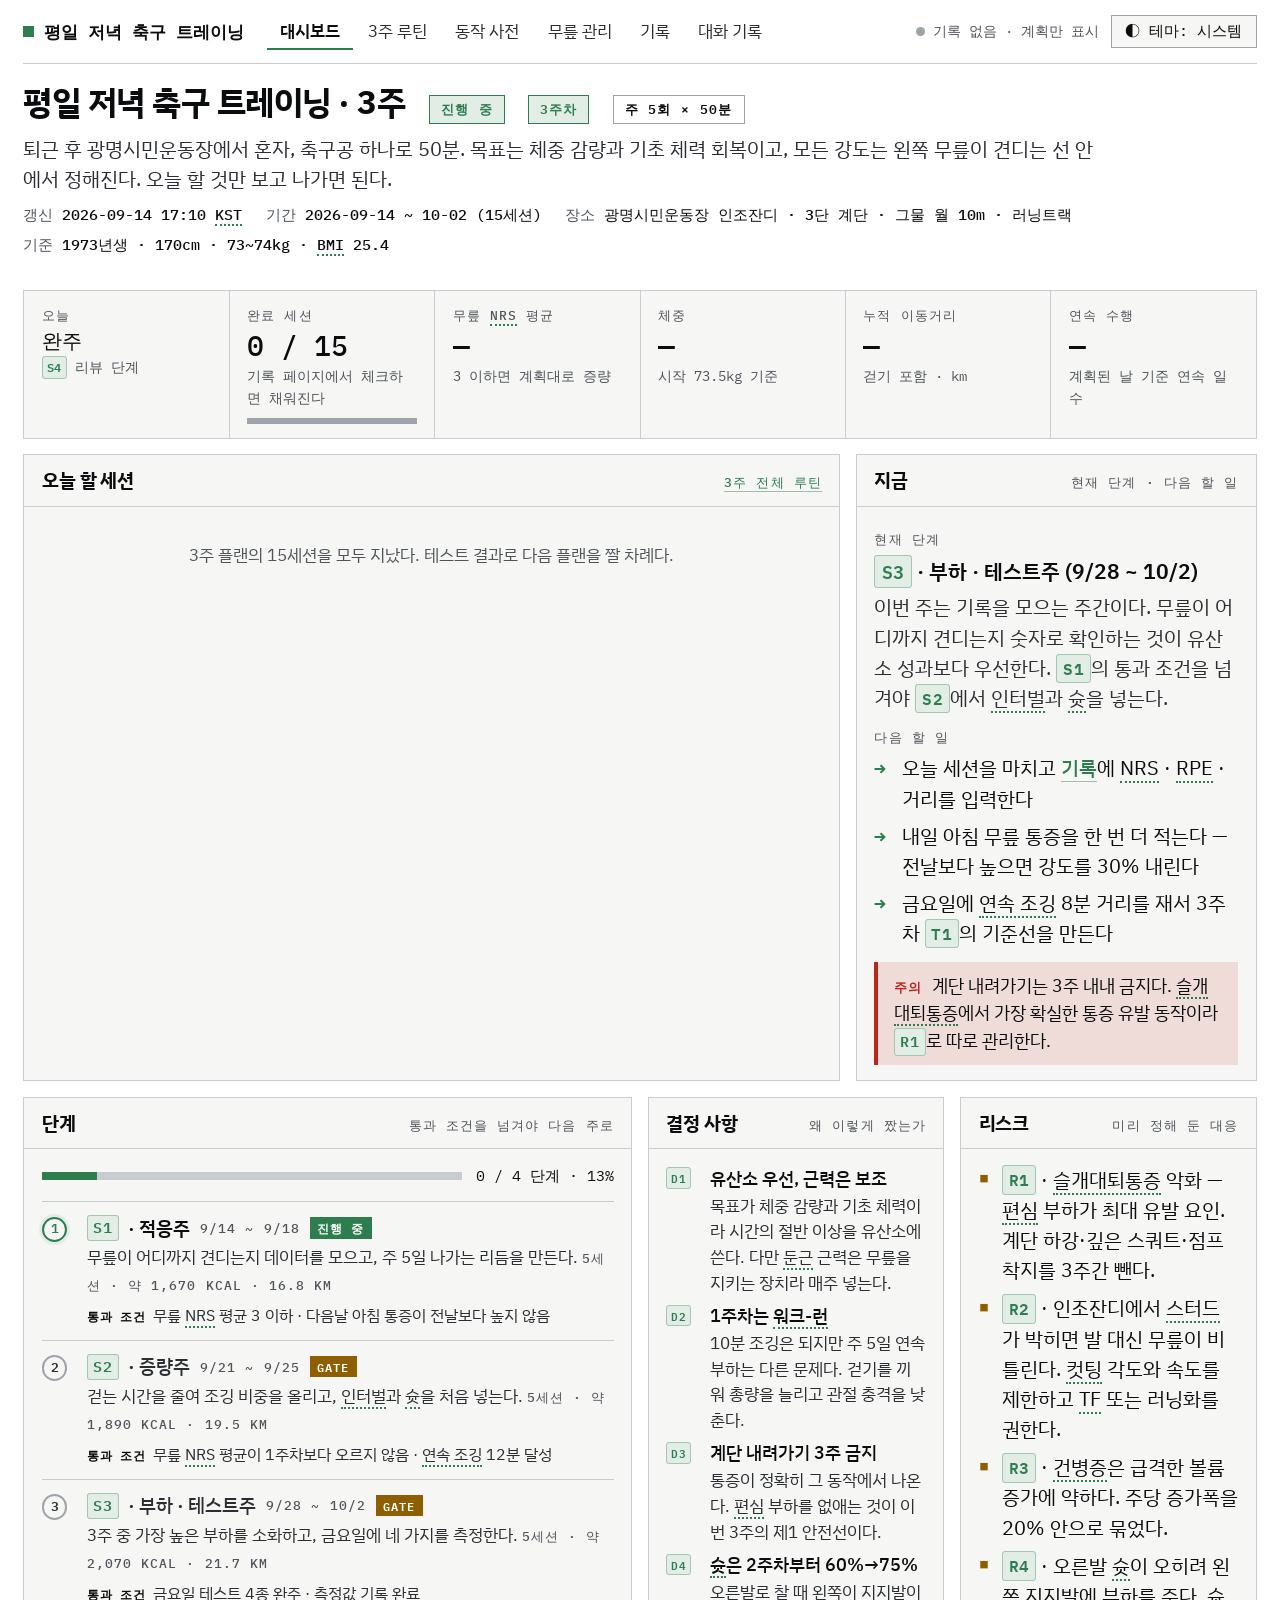
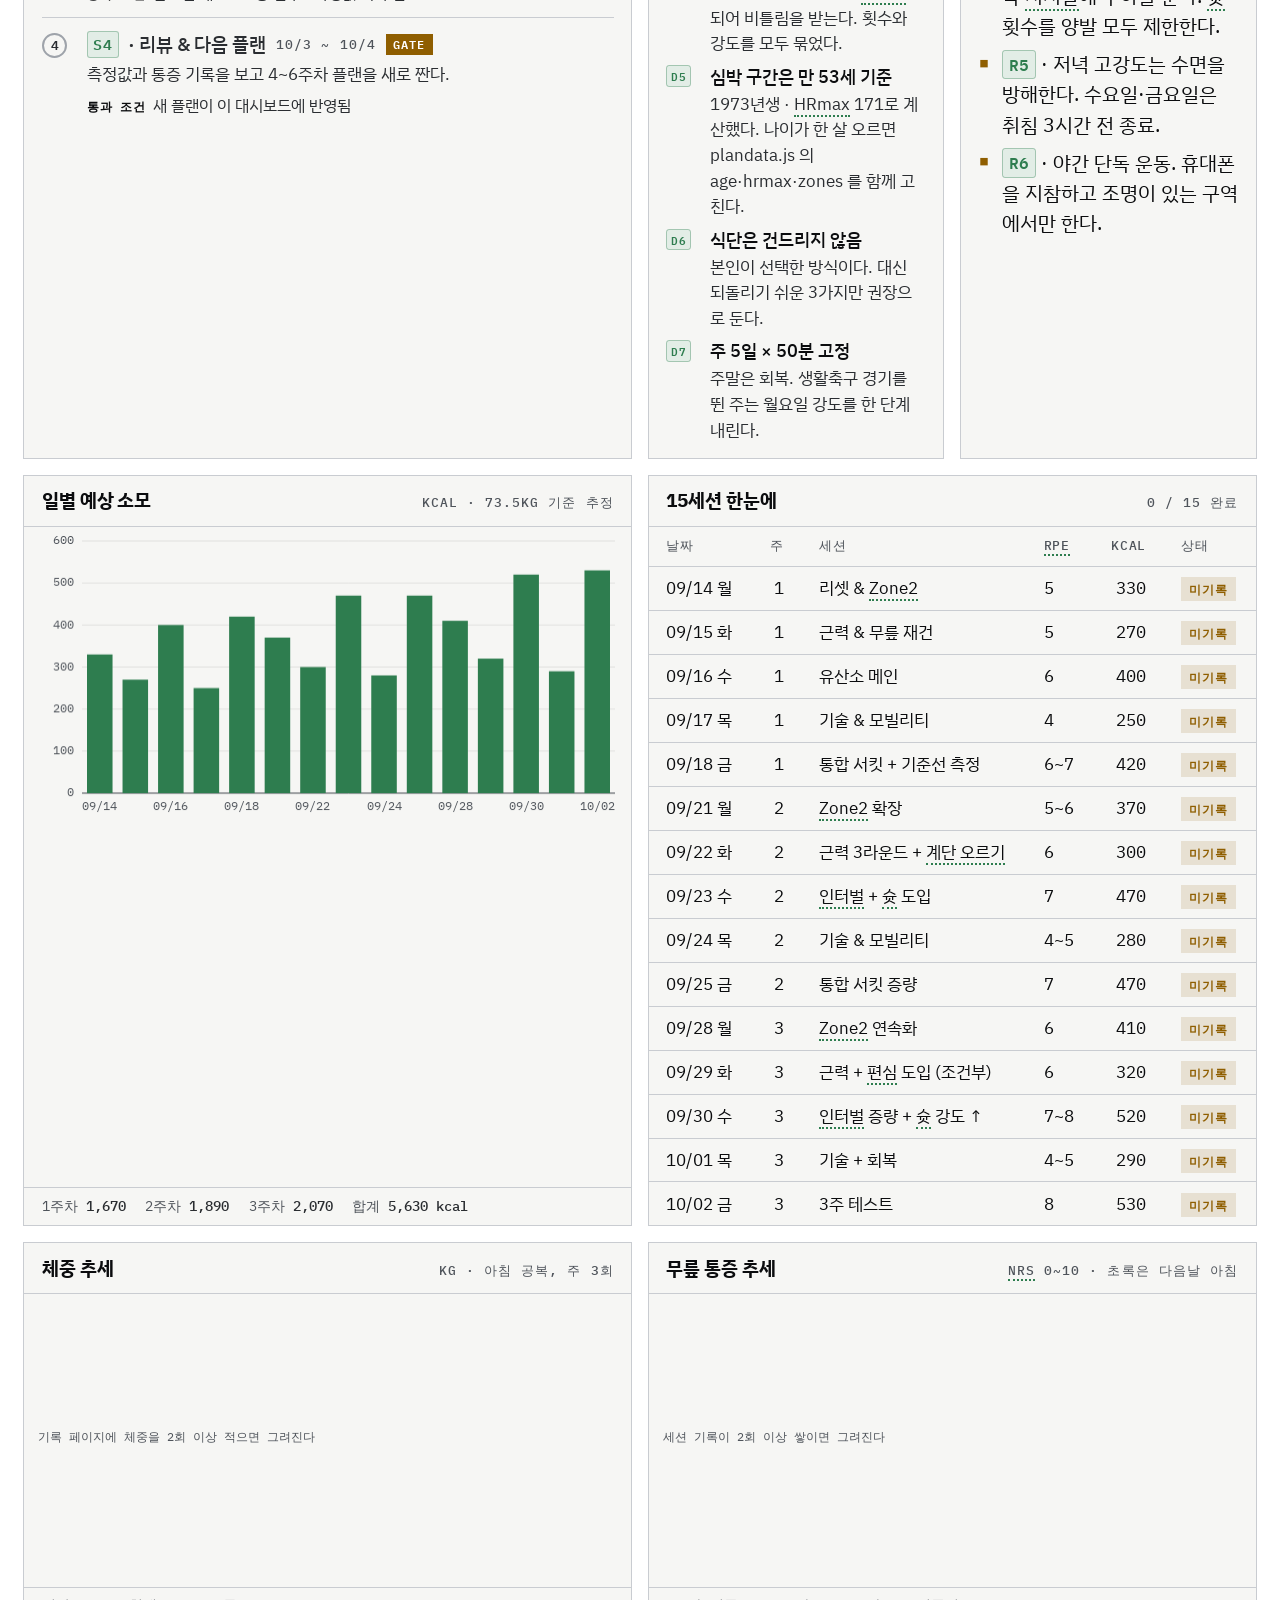
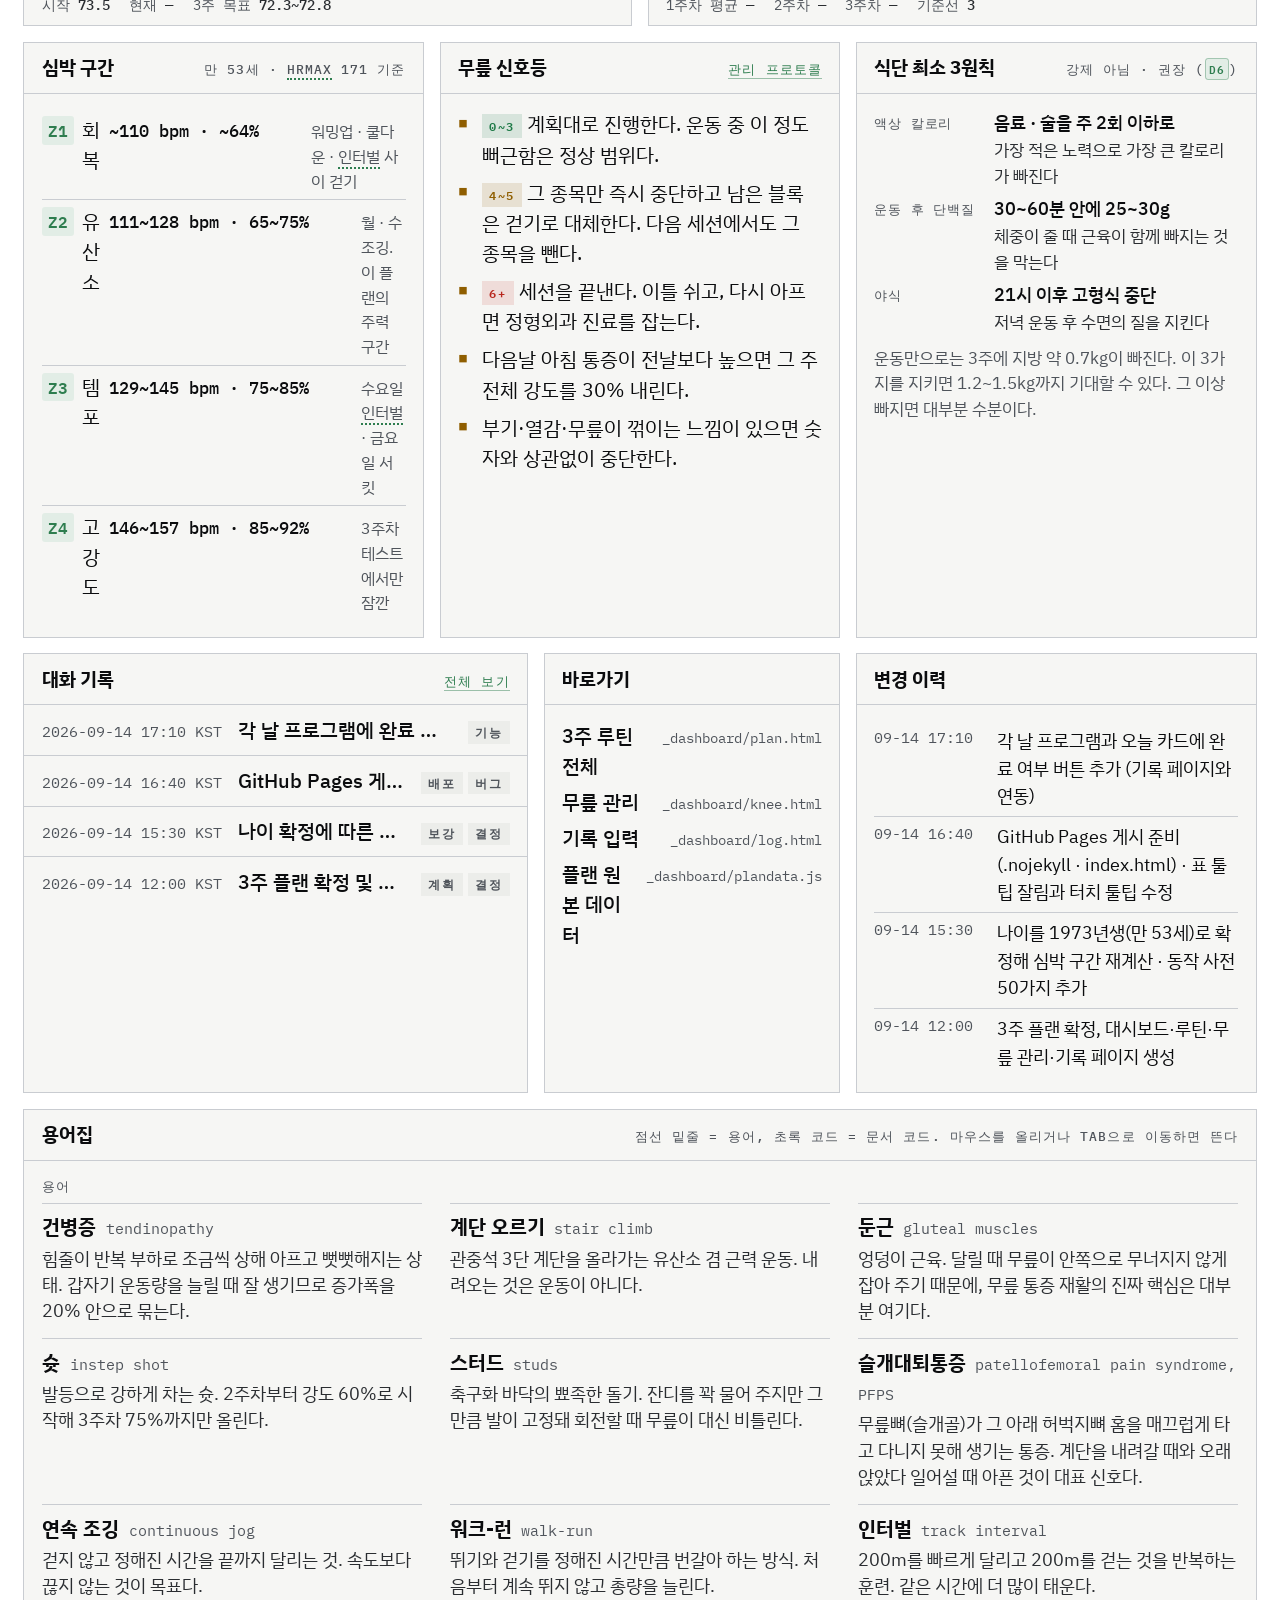
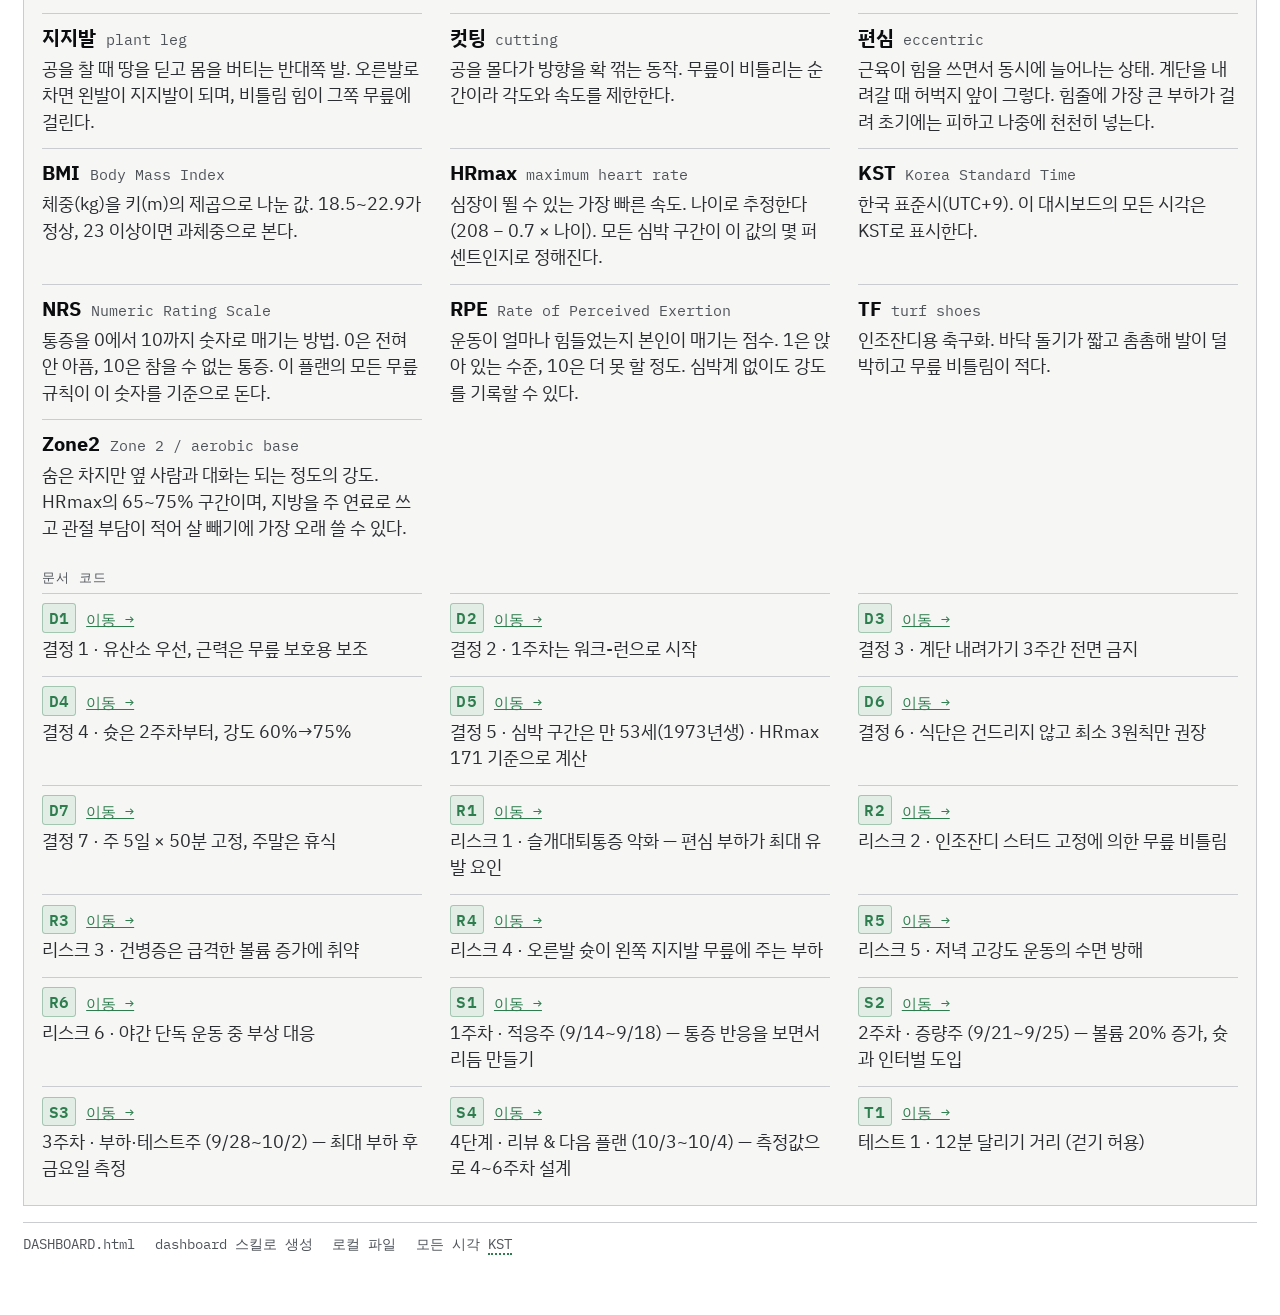
==== commit a411bd6b: "표 툴팁 잘림 수정과 세션 완료 버튼 추가 - .tbl-wrap 의 가로 스크롤이 세로까지 잘라 표 머리글 툴팁이 가려지던 문제 수정 - 터치에서도 툴팁이 뜨도록 :focus 규칙" ====
--- a/DASHBOARD.html
+++ b/DASHBOARD.html
@@ -8,6 +8,7 @@
 <link rel="preconnect" href="https://fonts.googleapis.com">
 <link rel="stylesheet" href="https://fonts.googleapis.com/css2?family=IBM+Plex+Sans+KR:wght@400;500;600;700&family=IBM+Plex+Mono:wght@400;500;600&display=swap">
 <link rel="stylesheet" href="_dashboard/dashboard.css">
+<link rel="stylesheet" href="_dashboard/overrides.css">
 <style>
 :root{--accent:#2E7D4F}
 .today-head{display:flex;align-items:baseline;gap:.5rem;flex-wrap:wrap;margin-bottom:.5rem}
@@ -66,7 +67,7 @@
   <span class="badge">주 5회 × 50분</span>
   <p class="lede">퇴근 후 광명시민운동장에서 혼자, 축구공 하나로 50분. 목표는 체중 감량과 기초 체력 회복이고, 모든 강도는 왼쪽 무릎이 견디는 선 안에서 정해진다. 오늘 할 것만 보고 나가면 된다.</p>
   <div class="meta">
-    <span>갱신 <b><time datetime="2026-09-14T15:30+09:00">2026-09-14 15:30 KST</time></b></span>
+    <span>갱신 <b><time datetime="2026-09-14T17:10+09:00">2026-09-14 17:10 KST</time></b></span>
     <span>기간 <b>2026-09-14 ~ 10-02 (15세션)</b></span>
     <span>장소 <b>광명시민운동장 인조잔디 · 3단 계단 · 그물 월 10m · 러닝트랙</b></span>
     <span>기준 <b>1973년생 · 170cm · 73~74kg · BMI 25.4</b></span>
@@ -78,7 +79,7 @@
   <div class="panel" data-span="12">
     <div class="tiles">
       <div class="tile"><span class="label">오늘</span><span class="v" id="kToday" style="font-size:1.05rem">—</span><span class="s" id="kTodaySub">—</span></div>
-      <div class="tile"><span class="label">완료 세션</span><span class="v num"><span id="kDone">0</span> / 15</span><span class="s" id="kDoneSub">기록 페이지에서 체크하면 채워진다</span><div class="meter"><i id="kDoneBar" style="width:0%"></i></div></div>
+      <div class="tile"><span class="label">완료 세션</span><span class="v num"><span id="kDone">0</span> / 15</span><span class="s" id="kDoneSub">오늘 카드나 루틴에서 눌러 체크한다</span><div class="meter"><i id="kDoneBar" style="width:0%"></i></div></div>
       <div class="tile"><span class="label">무릎 NRS 평균</span><span class="v num" id="kNrs">—</span><span class="s" id="kNrsSub">3 이하면 계획대로 증량</span></div>
       <div class="tile"><span class="label">체중</span><span class="v num" id="kW">—</span><span class="s" id="kWSub">시작 73.5kg 기준</span></div>
       <div class="tile"><span class="label">누적 이동거리</span><span class="v num" id="kKm">—</span><span class="s">걷기 포함 · km</span></div>
@@ -223,6 +224,8 @@
     <div class="ph"><h2>변경 이력</h2></div>
     <div class="pb">
       <ul class="history">
+        <li><time datetime="2026-09-14T17:10+09:00">09-14 17:10</time><span>각 날 프로그램과 오늘 카드에 완료 여부 버튼 추가 (기록 페이지와 연동)</span></li>
+        <li><time datetime="2026-09-14T16:40+09:00">09-14 16:40</time><span>GitHub Pages 게시 준비(.nojekyll · index.html) · 표 툴팁 잘림과 터치 툴팁 수정</span></li>
         <li><time datetime="2026-09-14T15:30+09:00">09-14 15:30</time><span>나이를 1973년생(만 53세)로 확정해 심박 구간 재계산 · 동작 사전 50가지 추가</span></li>
         <li><time datetime="2026-09-14T12:00+09:00">09-14 12:00</time><span>3주 플랜 확정, 대시보드·루틴·무릎 관리·기록 페이지 생성</span></li>
       </ul>
@@ -254,6 +257,20 @@
   const $ = id => document.getElementById(id);
   const esc = DB.esc;
   const md = (s, n) => s == null ? '—' : (+s).toFixed(n);
+
+  /* ── 완료 여부 버튼. 기록 페이지와 같은 저장소를 본다 ── */
+  const canSave = LOG.available();
+  const LABEL = { done: '완료', today: '오늘', missed: '미기록', todo: '예정' };
+  const stateOf = x => (d.sessions[x.date] || {}).done ? 'done'
+    : x.date === st.today ? 'today'
+    : x.date < st.today ? 'missed' : 'todo';
+  const todayStateBtn = x => {
+    const s = stateOf(x);
+    return '<button class="dstate" type="button" id="todayState" data-date="' + x.date + '" data-state="' + s + '"' +
+      ' aria-pressed="' + (s === 'done') + '"' +
+      (canSave ? ' title="눌러서 완료 여부를 바꾼다"' : ' disabled title="이 브라우저는 저장을 막고 있어 바꿀 수 없다"') +
+      '>' + LABEL[s] + '</button>';
+  };
 
   /* ── 오늘 세션 카드 ── */
   const day = st.todayDay || st.nextDay;
@@ -274,6 +291,7 @@
         '<span class="chip mute">RPE ' + esc(day.rpe) + '</span>' +
         '<span class="chip mute">약 ' + day.kcal + ' kcal</span>' +
         '<span class="chip mute">' + day.km.toFixed(1) + ' km</span>' +
+        todayStateBtn(day) +
       '</div>' +
       '<p style="color:var(--ink-2);margin:.1rem 0 .2rem">' + esc(day.headline) + '</p>' +
       day.blocks.map(b =>
@@ -402,6 +420,16 @@
     src.querySelector('.txt').textContent = '기록 없음 · 계획만 표시';
   }
 
+  /* 완료 여부를 바꾸면 지표 · 단계 · 표가 모두 달라지므로 다시 읽어 그린다 */
+  $('todayState')?.addEventListener('click', e => {
+    const btn = e.currentTarget;
+    if (btn.disabled) return;
+    const rec = d.sessions[btn.dataset.date] || (d.sessions[btn.dataset.date] = {});
+    rec.done = !rec.done;
+    if (!LOG.save(d)) { btn.disabled = true; btn.title = '저장하지 못했다'; return; }
+    location.reload();
+  });
+
   DB.conversations('convRecent', null, window.DB_CONVERSATIONS, { limit: 5 });
   DB.refresh();
 })();
--- a/_dashboard/overrides.css
+++ b/_dashboard/overrides.css
@@ -0,0 +1,63 @@
+/* 이 프로젝트에서만 더하는 규칙. dashboard.css 는 공용이라 고치지 않고 여기에 쌓는다.
+   반드시 dashboard.css 다음에 읽혀야 한다. */
+
+/* ── 1. 표 안의 툴팁이 잘리는 문제 ──
+   .tbl-wrap 은 가로 스크롤 상자다(overflow-x:auto). CSS 규칙상 한 축이 auto 면
+   나머지 축의 visible 도 auto 로 계산되어, 세로로 삐져나온 것도 같이 잘린다.
+   툴팁은 기본적으로 대상의 '위쪽'에 뜨는데 머리글은 상자의 맨 위라 통째로 가려졌다.
+   → 머리글과 첫 두 행만 아래쪽으로 뒤집는다. 아래는 표 안쪽이라 잘리지 않는다. */
+.tbl-wrap thead [data-def]::after,
+.tbl-wrap tbody tr:nth-child(-n+2) [data-def]::after {
+  bottom: auto;
+  top: calc(100% + .45rem);
+  left: 0;
+  transform: none;
+  max-width: min(18rem, 70vw);
+}
+.tbl-wrap thead [data-def]::before,
+.tbl-wrap tbody tr:nth-child(-n+2) [data-def]::before {
+  bottom: auto;
+  top: calc(100% + .15rem);
+  border-top-color: transparent;
+  border-bottom: .32rem solid var(--tip-bg);
+  border-top: 0;
+}
+
+/* ── 2. 휴대폰에서도 툴팁이 뜨게 ──
+   원래 규칙은 :focus-visible 이라 키보드로 이동했을 때만 뜬다.
+   터치는 focus-visible 을 일으키지 않아 아무리 눌러도 보이지 않았다.
+   dashboard.js 가 모든 툴팁 요소에 tabindex 를 달아 두므로, :focus 를 더하면 탭에도 뜬다. */
+[data-def]:focus::after,
+[data-def]:focus::before { opacity: 1 }
+
+/* 터치로 눌렀을 때 초점 테두리가 거슬리지 않게 — 키보드 이동일 때만 테두리를 보인다 */
+.term:focus:not(:focus-visible) { outline: none }
+
+/* ── 3. 세션 완료 여부 버튼 ──
+   각 날 프로그램 옆에 붙는다. 누르면 기록 페이지와 같은 저장소에 바로 반영된다.
+   상태: done 완료 / today 오늘 / missed 미기록(지난 날인데 체크 안 됨) / todo 예정 */
+.dstate {
+  display: inline-flex;
+  align-items: center;
+  gap: .3rem;
+  font: 600 .7rem/1 var(--sans);
+  letter-spacing: -.01em;
+  padding: .26rem .55rem .26rem .42rem;
+  border: 1px solid var(--line-2);
+  border-radius: 99px;
+  background: var(--surface-2);
+  color: var(--muted);
+  cursor: pointer;
+  white-space: nowrap;
+}
+.dstate::before { content: "○"; font-family: var(--mono); font-size: .9em; line-height: 1 }
+.dstate[data-state="done"] { background: var(--good-soft); color: var(--good); border-color: transparent }
+.dstate[data-state="done"]::before { content: "●" }
+.dstate[data-state="today"] { background: var(--accent-soft); color: var(--accent); border-color: transparent }
+.dstate[data-state="missed"] { background: var(--warn-soft); color: var(--warn); border-color: transparent }
+.dstate:hover:not(:disabled) { border-color: var(--accent); box-shadow: 0 0 0 2px var(--accent-soft) }
+.dstate:focus-visible { outline: 2px solid var(--accent); outline-offset: 2px }
+.dstate:disabled { cursor: not-allowed; opacity: .55 }
+
+/* 패널 머리글 안에서는 날짜 오른쪽에 붙는다 (.ph .label 이 margin-left:auto 라 오른쪽으로 밀린다) */
+.ph .dstate { margin-left: .1rem; align-self: center }
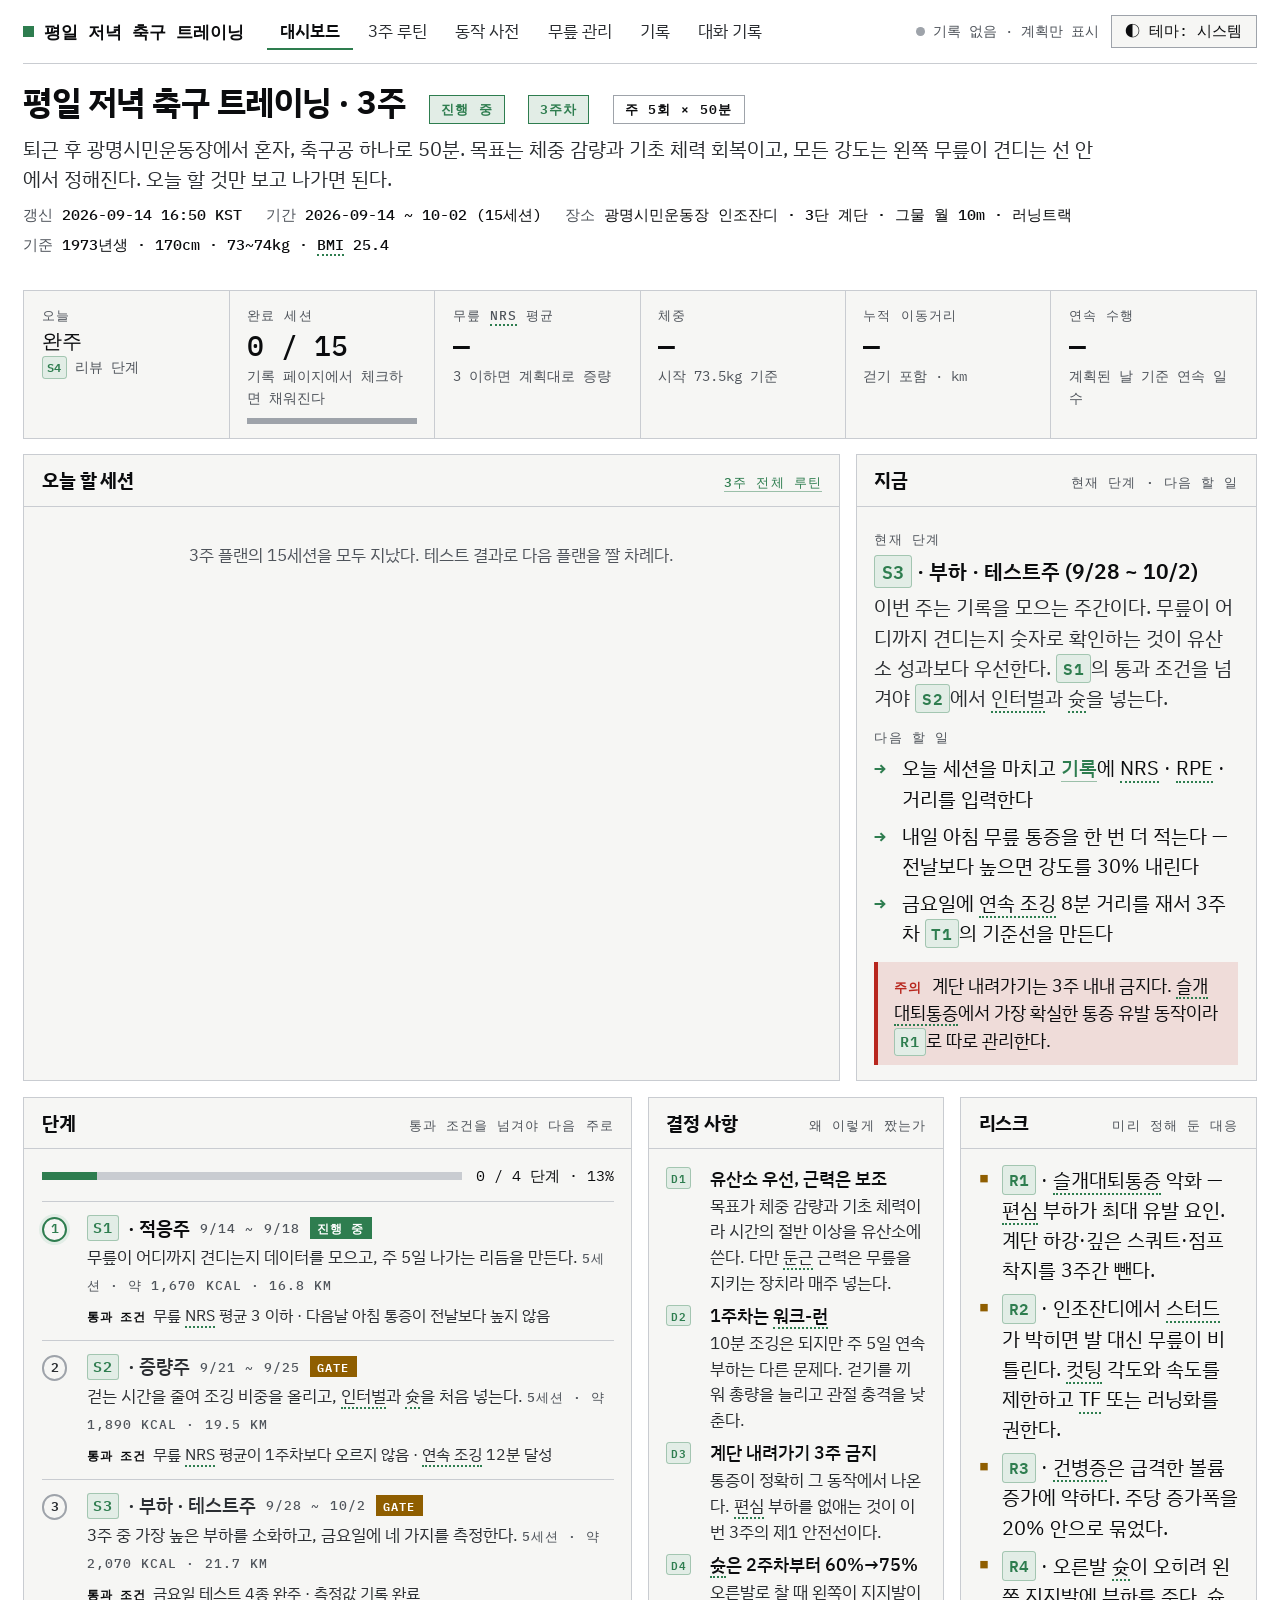
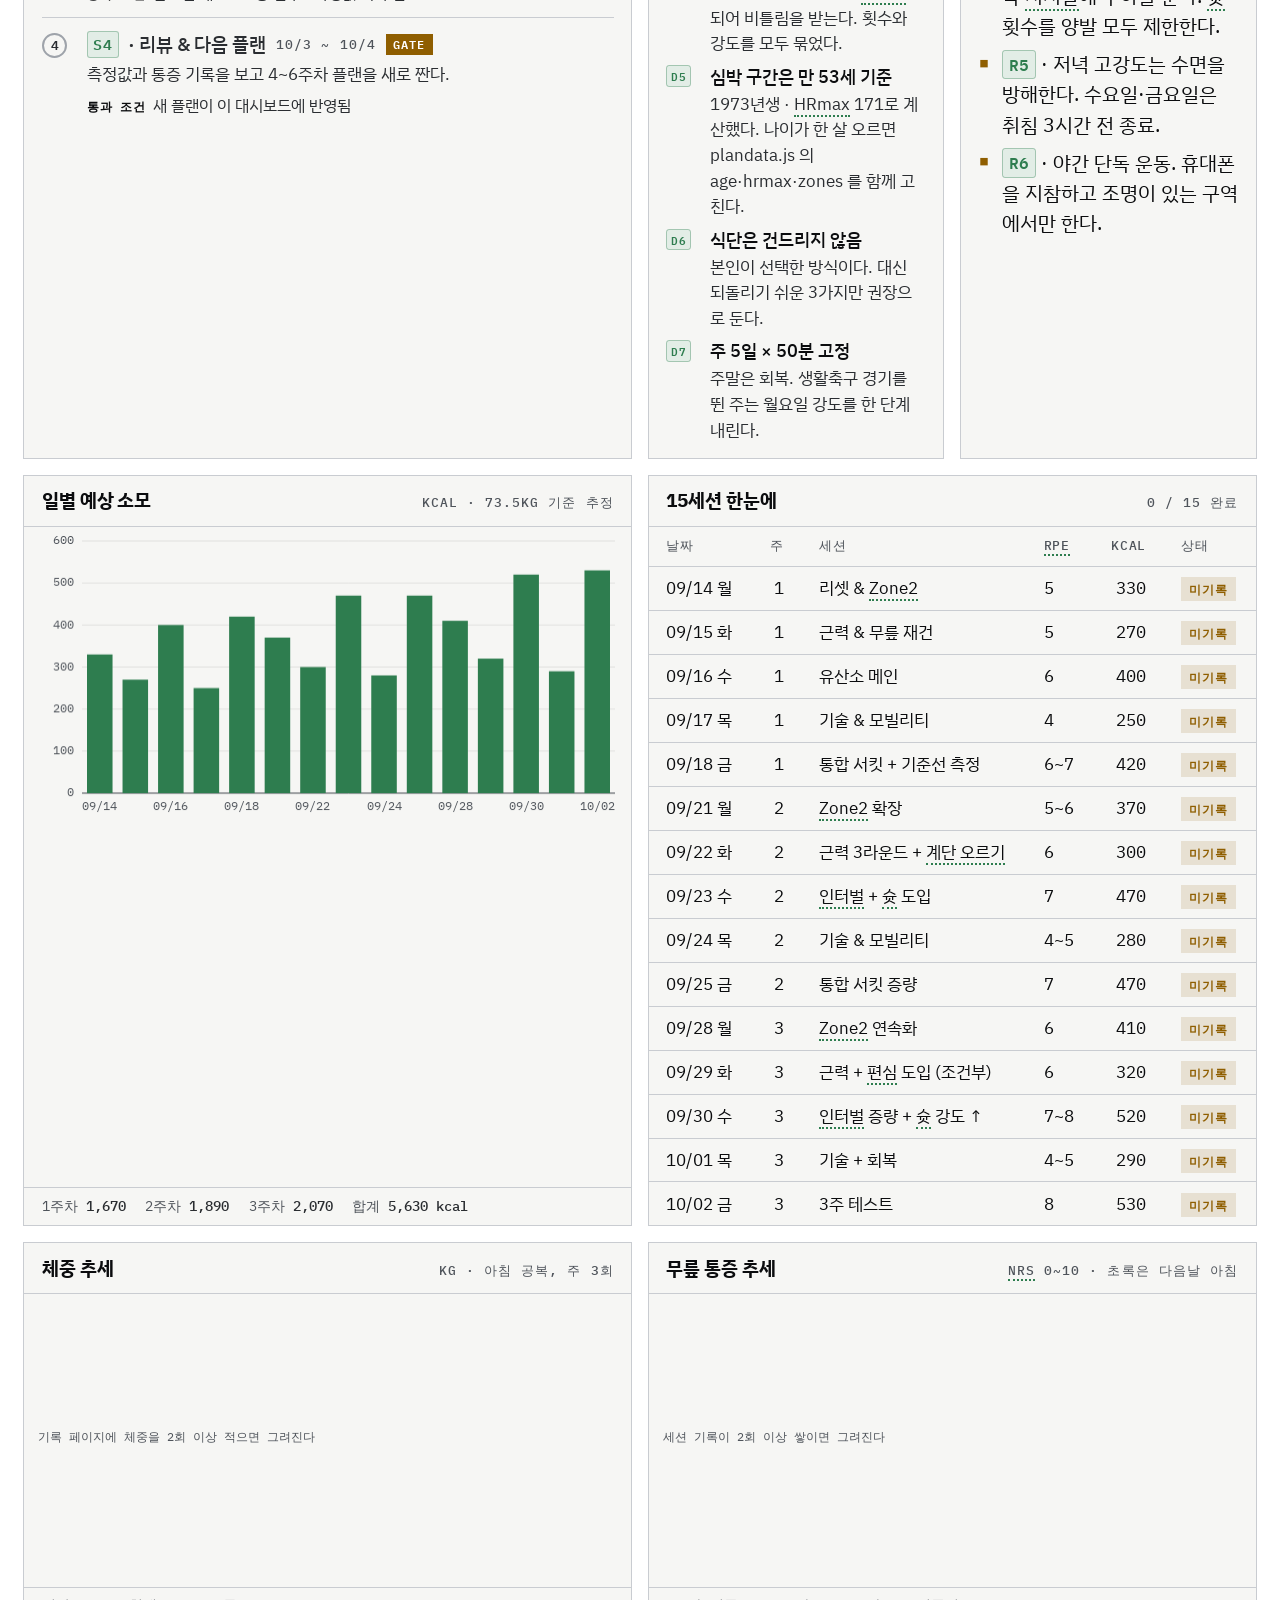
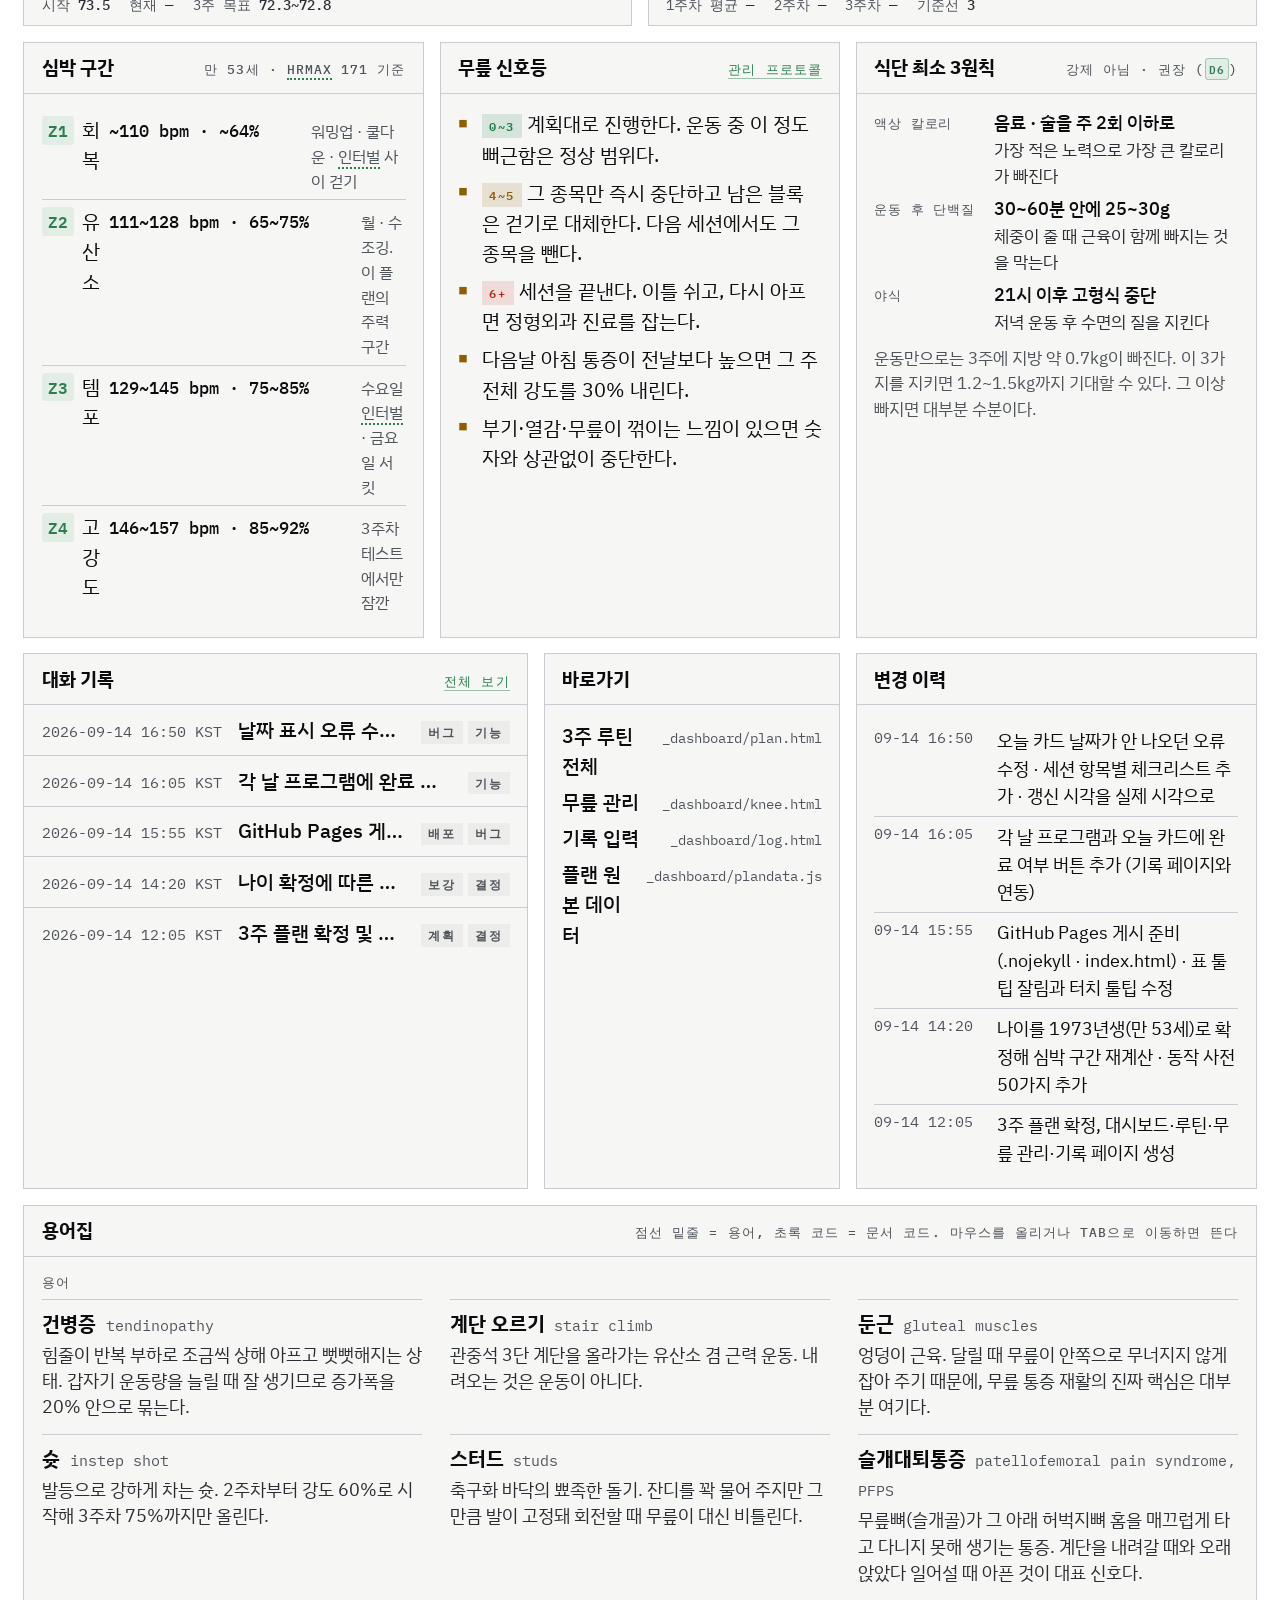
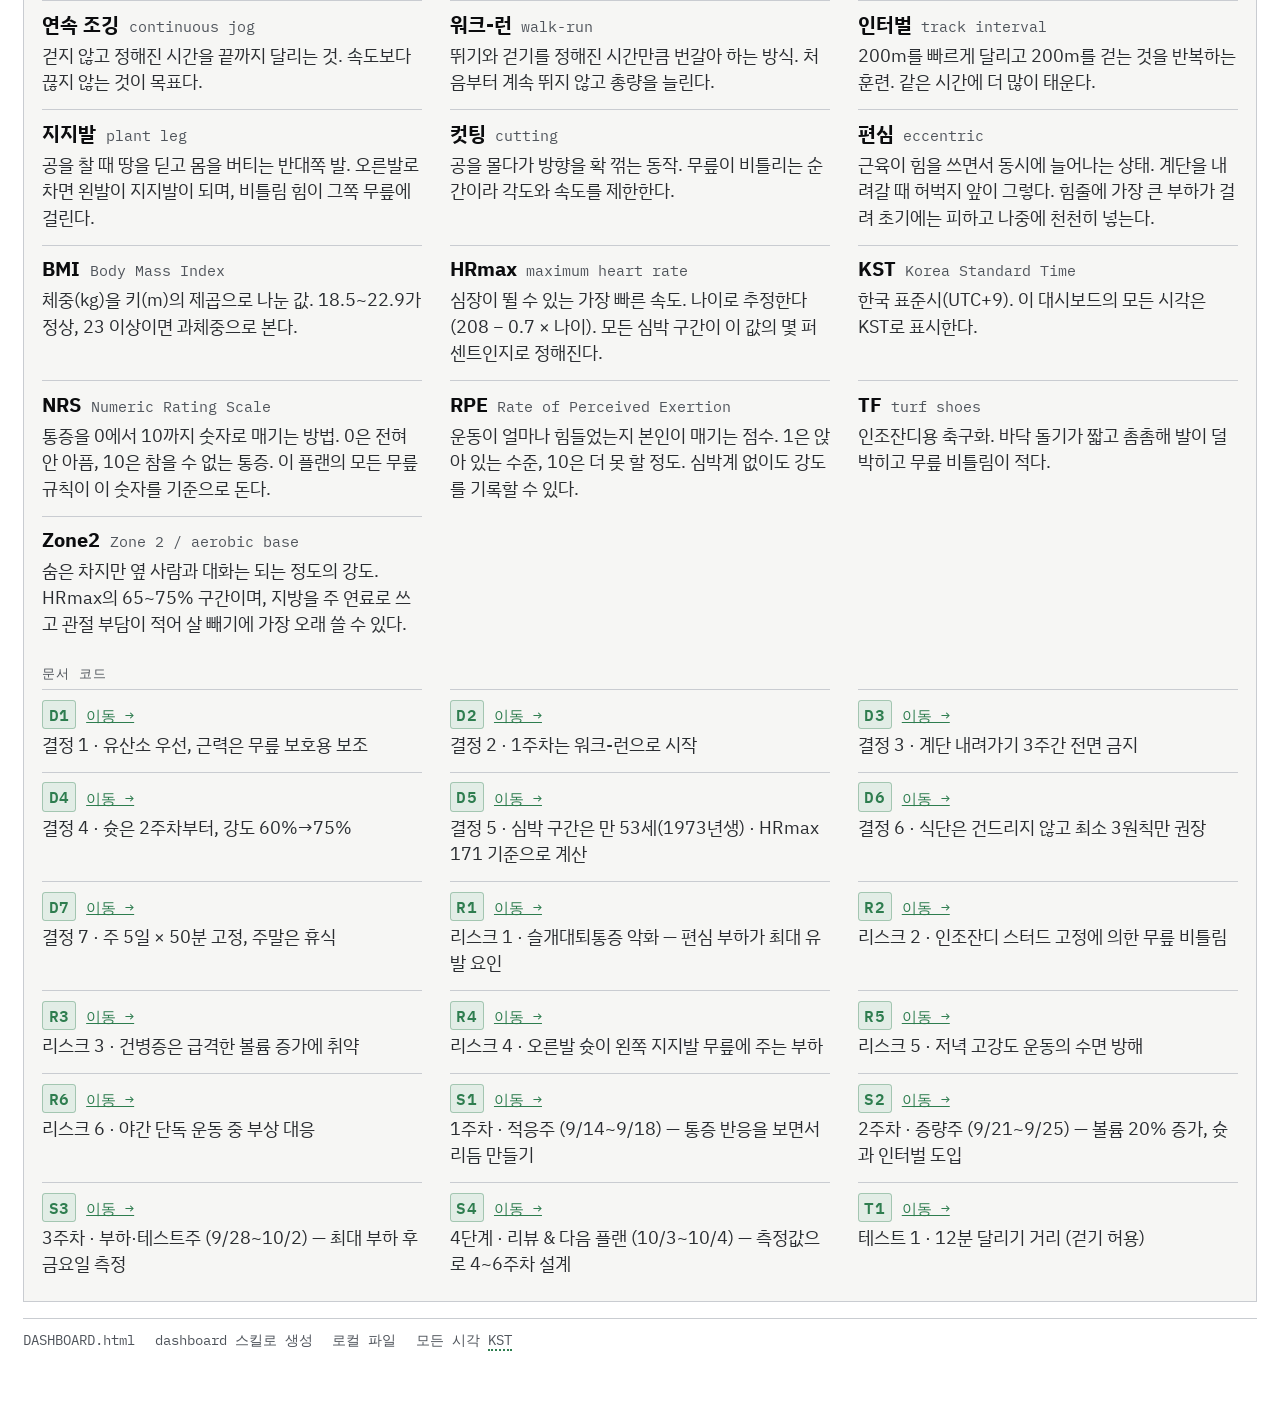
==== commit f58acfd4: "날짜 표시 오류 수정과 세션 항목별 체크리스트 추가 버그 - parseKst 가 날짜만 있는 값에 시간대를 붙여 Invalid Date 를 만들던 문제 수정   (대시보드 오늘 카" ====
--- a/DASHBOARD.html
+++ b/DASHBOARD.html
@@ -67,7 +67,7 @@
   <span class="badge">주 5회 × 50분</span>
   <p class="lede">퇴근 후 광명시민운동장에서 혼자, 축구공 하나로 50분. 목표는 체중 감량과 기초 체력 회복이고, 모든 강도는 왼쪽 무릎이 견디는 선 안에서 정해진다. 오늘 할 것만 보고 나가면 된다.</p>
   <div class="meta">
-    <span>갱신 <b><time datetime="2026-09-14T17:10+09:00">2026-09-14 17:10 KST</time></b></span>
+    <span>갱신 <b><time id="dbUpdated" datetime="">—</time></b></span>
     <span>기간 <b>2026-09-14 ~ 10-02 (15세션)</b></span>
     <span>장소 <b>광명시민운동장 인조잔디 · 3단 계단 · 그물 월 10m · 러닝트랙</b></span>
     <span>기준 <b>1973년생 · 170cm · 73~74kg · BMI 25.4</b></span>
@@ -224,10 +224,11 @@
     <div class="ph"><h2>변경 이력</h2></div>
     <div class="pb">
       <ul class="history">
-        <li><time datetime="2026-09-14T17:10+09:00">09-14 17:10</time><span>각 날 프로그램과 오늘 카드에 완료 여부 버튼 추가 (기록 페이지와 연동)</span></li>
-        <li><time datetime="2026-09-14T16:40+09:00">09-14 16:40</time><span>GitHub Pages 게시 준비(.nojekyll · index.html) · 표 툴팁 잘림과 터치 툴팁 수정</span></li>
-        <li><time datetime="2026-09-14T15:30+09:00">09-14 15:30</time><span>나이를 1973년생(만 53세)로 확정해 심박 구간 재계산 · 동작 사전 50가지 추가</span></li>
-        <li><time datetime="2026-09-14T12:00+09:00">09-14 12:00</time><span>3주 플랜 확정, 대시보드·루틴·무릎 관리·기록 페이지 생성</span></li>
+        <li><time datetime="2026-09-14T16:50+09:00">09-14 16:50</time><span>오늘 카드 날짜가 안 나오던 오류 수정 · 세션 항목별 체크리스트 추가 · 갱신 시각을 실제 시각으로</span></li>
+        <li><time datetime="2026-09-14T16:05+09:00">09-14 16:05</time><span>각 날 프로그램과 오늘 카드에 완료 여부 버튼 추가 (기록 페이지와 연동)</span></li>
+        <li><time datetime="2026-09-14T15:55+09:00">09-14 15:55</time><span>GitHub Pages 게시 준비(.nojekyll · index.html) · 표 툴팁 잘림과 터치 툴팁 수정</span></li>
+        <li><time datetime="2026-09-14T14:20+09:00">09-14 14:20</time><span>나이를 1973년생(만 53세)로 확정해 심박 구간 재계산 · 동작 사전 50가지 추가</span></li>
+        <li><time datetime="2026-09-14T12:05+09:00">09-14 12:05</time><span>3주 플랜 확정, 대시보드·루틴·무릎 관리·기록 페이지 생성</span></li>
       </ul>
     </div>
   </div>
@@ -248,6 +249,7 @@
 <script src="_dashboard/moves.js"></script>
 <script src="_dashboard/plandata.js"></script>
 <script src="_dashboard/store.js"></script>
+<script src="_dashboard/session.js"></script>
 <script src="_dashboard/conversations.js"></script>
 <script src="_dashboard/dashboard.js"></script>
 <script>
@@ -282,10 +284,12 @@
   } else {
     const isToday = !!st.todayDay;
     const rest = !isToday ? '<span class="chip warn">오늘은 계획된 세션이 없다 — 아래는 다음 세션이다</span>' : '';
+    const rec = d.sessions[day.date] || (d.sessions[day.date] = {});
+    const SES = window.DB_SESSION;
     box.innerHTML =
       rest +
       '<div class="today-head">' +
-        '<span class="dnum">' + DB.fmt(day.date, 'kstdate').slice(5) + ' (' + day.dow + ')</span>' +
+        '<span class="dnum">' + day.date.slice(5).replace('-', '/') + ' (' + day.dow + ')</span>' +
         '<span class="dtheme">' + esc(day.theme) + '</span>' +
         '<span class="chip accent">' + day.week + '주차 · ' + day.id.toUpperCase() + '</span>' +
         '<span class="chip mute">RPE ' + esc(day.rpe) + '</span>' +
@@ -294,14 +298,27 @@
         todayStateBtn(day) +
       '</div>' +
       '<p style="color:var(--ink-2);margin:.1rem 0 .2rem">' + esc(day.headline) + '</p>' +
-      day.blocks.map(b =>
-        '<div class="blk' + (/메인|테스트|신규/.test(b.name) ? ' main' : '') + '">' +
-        '<b>' + esc(b.name) + '<span class="m">' + b.min + '분</span></b>' +
-        '<ul>' + b.items.map(i => '<li>' + esc(i) + '</li>').join('') + '</ul></div>'
-      ).join('') +
+      SES.progressHTML(day, rec, { readonly: !canSave }) +
+      SES.blocksHTML(day, rec, { readonly: !canSave }) +
       '<div class="banlist"><span class="label" style="align-self:center">오늘 하지 않는 것</span>' +
         day.ban.map(x => '<span class="chip">' + esc(x) + '</span>').join('') + '</div>' +
       window.DB_MOVES_PANEL(day, '_dashboard/');
+
+    /* 항목을 누르면 저장하고 화면의 진행 표시만 갱신한다. 다 끝내면 완료 버튼도 같이 바뀐다. */
+    if (canSave) {
+      SES.wire(box, day, () => rec, (r, p) => {
+        if (!LOG.save(d)) return;
+        SES.sync(box, day, r);
+        const btn = $('todayState');
+        if (btn) {
+          const s2 = stateOf(day);
+          btn.dataset.state = s2;
+          btn.textContent = LABEL[s2];
+          btn.setAttribute('aria-pressed', s2 === 'done');
+        }
+        $('kDone').textContent = LOG.stats(d, P).doneCount;
+      });
+    }
 
     $('kToday').textContent = isToday ? day.theme : '휴식';
     $('kTodaySub').textContent = isToday
--- a/_dashboard/overrides.css
+++ b/_dashboard/overrides.css
@@ -61,3 +61,46 @@
 
 /* 패널 머리글 안에서는 날짜 오른쪽에 붙는다 (.ph .label 이 margin-left:auto 라 오른쪽으로 밀린다) */
 .ph .dstate { margin-left: .1rem; align-self: center }
+
+/* ── 4. 세션 체크리스트 ──
+   운동하면서 항목을 하나씩 눌러 지워 나가기 위한 것. 손가락으로 누르므로 줄 전체가 대상이다. */
+.sprog { display: flex; align-items: center; gap: .55rem; margin: .1rem 0 .5rem }
+.sbar {
+  flex: 1; height: .45rem; min-width: 4rem;
+  background: var(--surface-2); border-radius: 99px; overflow: hidden;
+}
+.sbar i { display: block; height: 100%; background: var(--accent); border-radius: 99px; transition: width .18s ease }
+.sprog[data-all] .sbar i { background: var(--good) }
+.spct { font: 600 .78rem var(--mono); color: var(--ink-2); white-space: nowrap }
+.sprog[data-all] .spct { color: var(--good) }
+.sreset {
+  font: 500 .72rem var(--sans); background: none; color: var(--muted);
+  border: 1px solid var(--line-2); border-radius: 4px; padding: .12rem .4rem; cursor: pointer;
+}
+.sreset:hover { border-color: var(--bad); color: var(--bad) }
+
+.checklist { list-style: none; margin: .25rem 0 0; padding: 0 }
+.checklist li.ck {
+  display: flex; align-items: flex-start; gap: .5rem;
+  padding: .3rem .35rem; margin: .05rem 0;
+  border-radius: 5px; cursor: pointer;
+  color: var(--ink-2); font-size: .9rem; line-height: 1.5;
+}
+.checklist li.ck:hover { background: var(--surface-2) }
+.checklist li.ck input {
+  flex: none; width: 1.1rem; height: 1.1rem; margin: .16rem 0 0;
+  accent-color: var(--accent); cursor: pointer;
+}
+.checklist li.ck.on .tx { color: var(--muted); text-decoration: line-through; text-decoration-thickness: 1px }
+
+/* 블록별 진척 — 제목 오른쪽에 3/4 처럼 */
+.blk > b { display: flex; align-items: baseline; gap: .35rem }
+.blk .bn { margin-left: auto; font: 600 .72rem var(--mono); color: var(--muted); flex: none }
+.blk.bdone { border-left-color: var(--good) }
+.blk.bdone > b, .blk.bdone .bn { color: var(--good) }
+
+/* 좁은 화면에서는 줄 간격을 조금 더 벌려 누르기 쉽게 */
+@media (max-width: 760px) {
+  .checklist li.ck { padding: .45rem .35rem; font-size: .92rem }
+  .checklist li.ck input { width: 1.25rem; height: 1.25rem }
+}
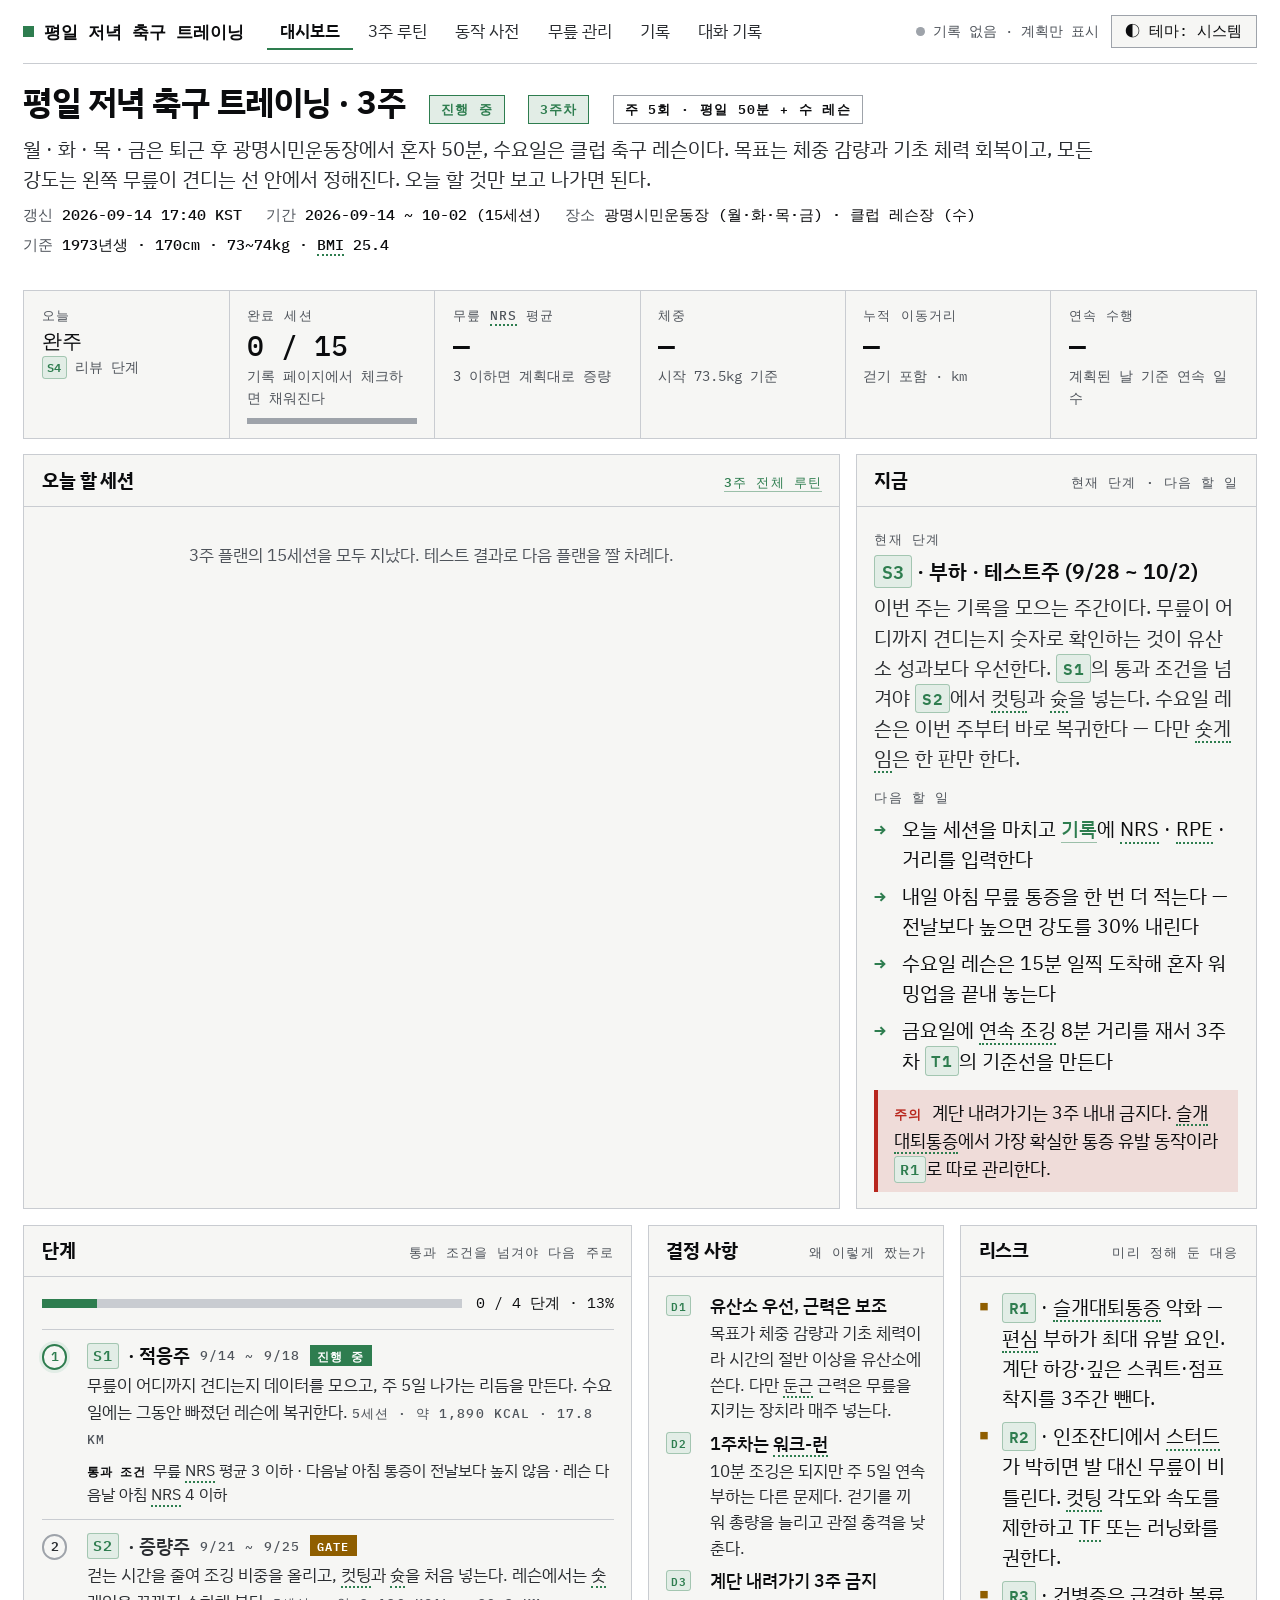
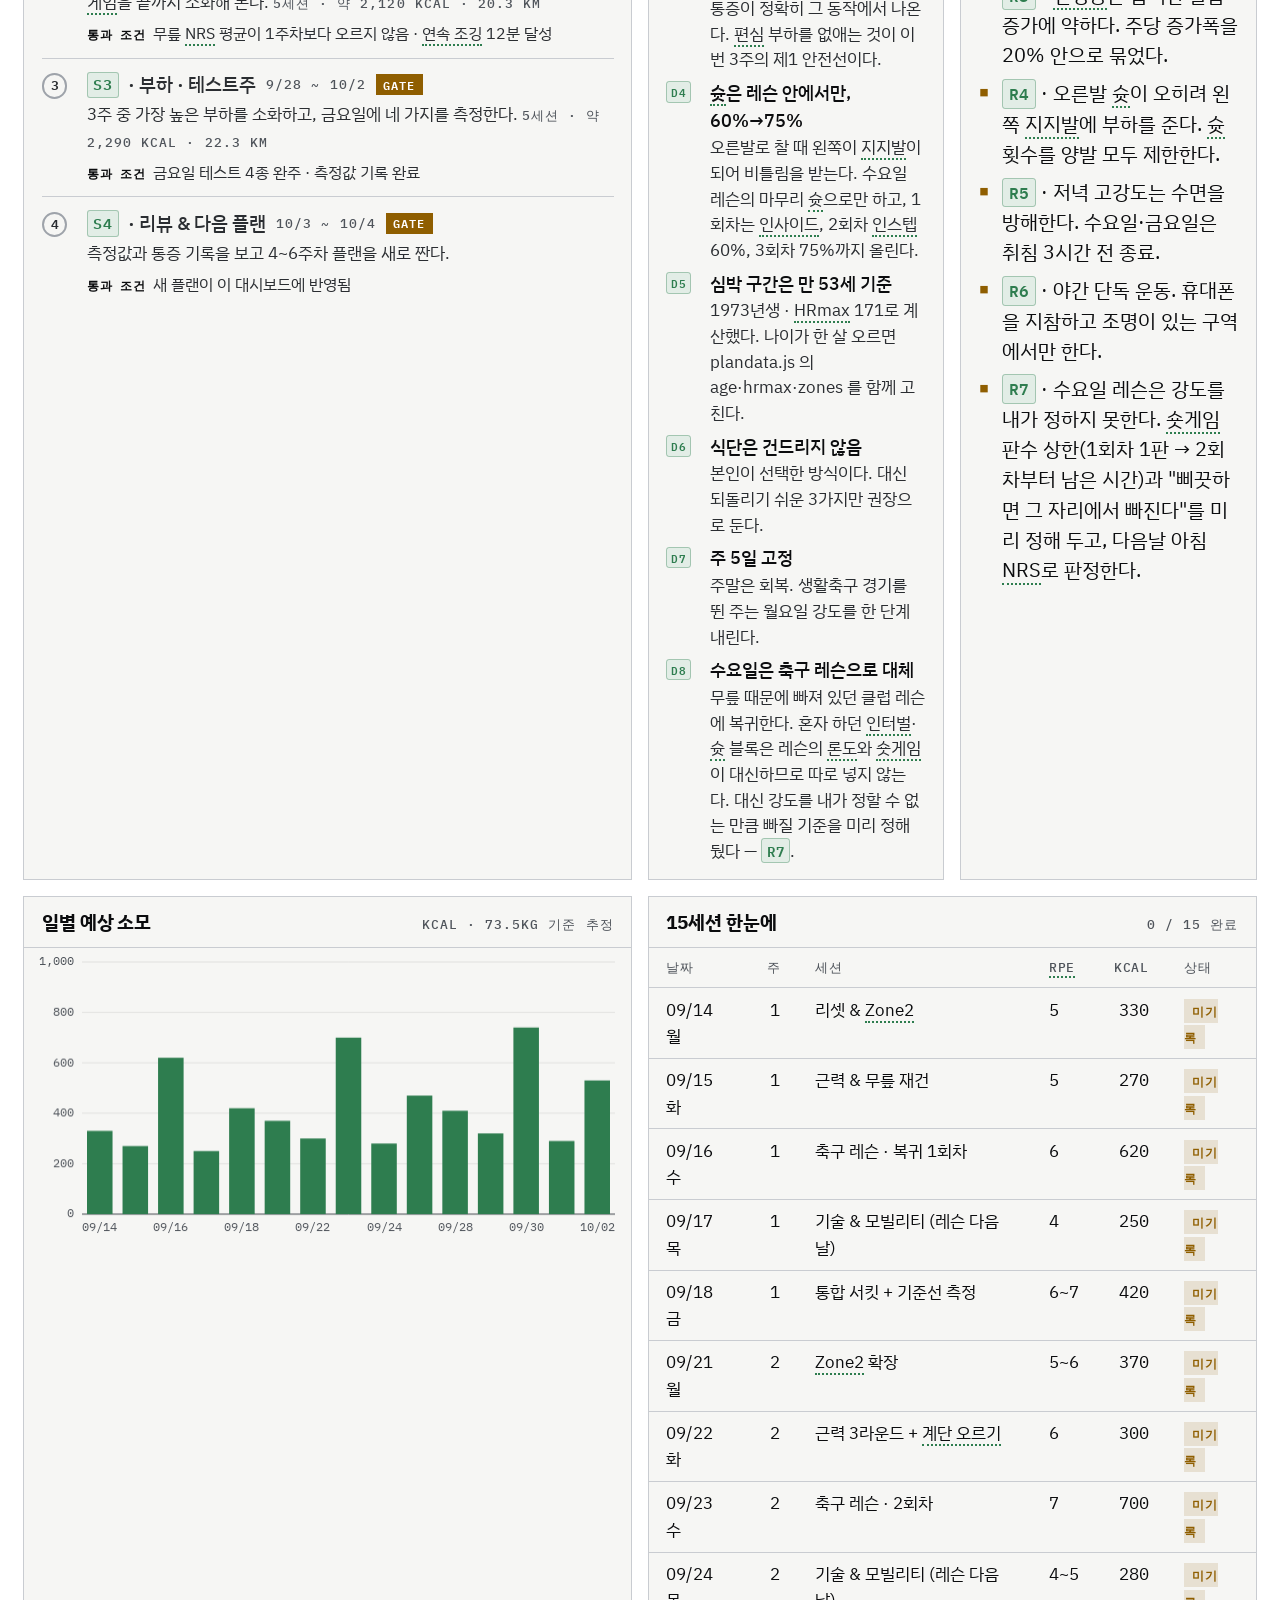
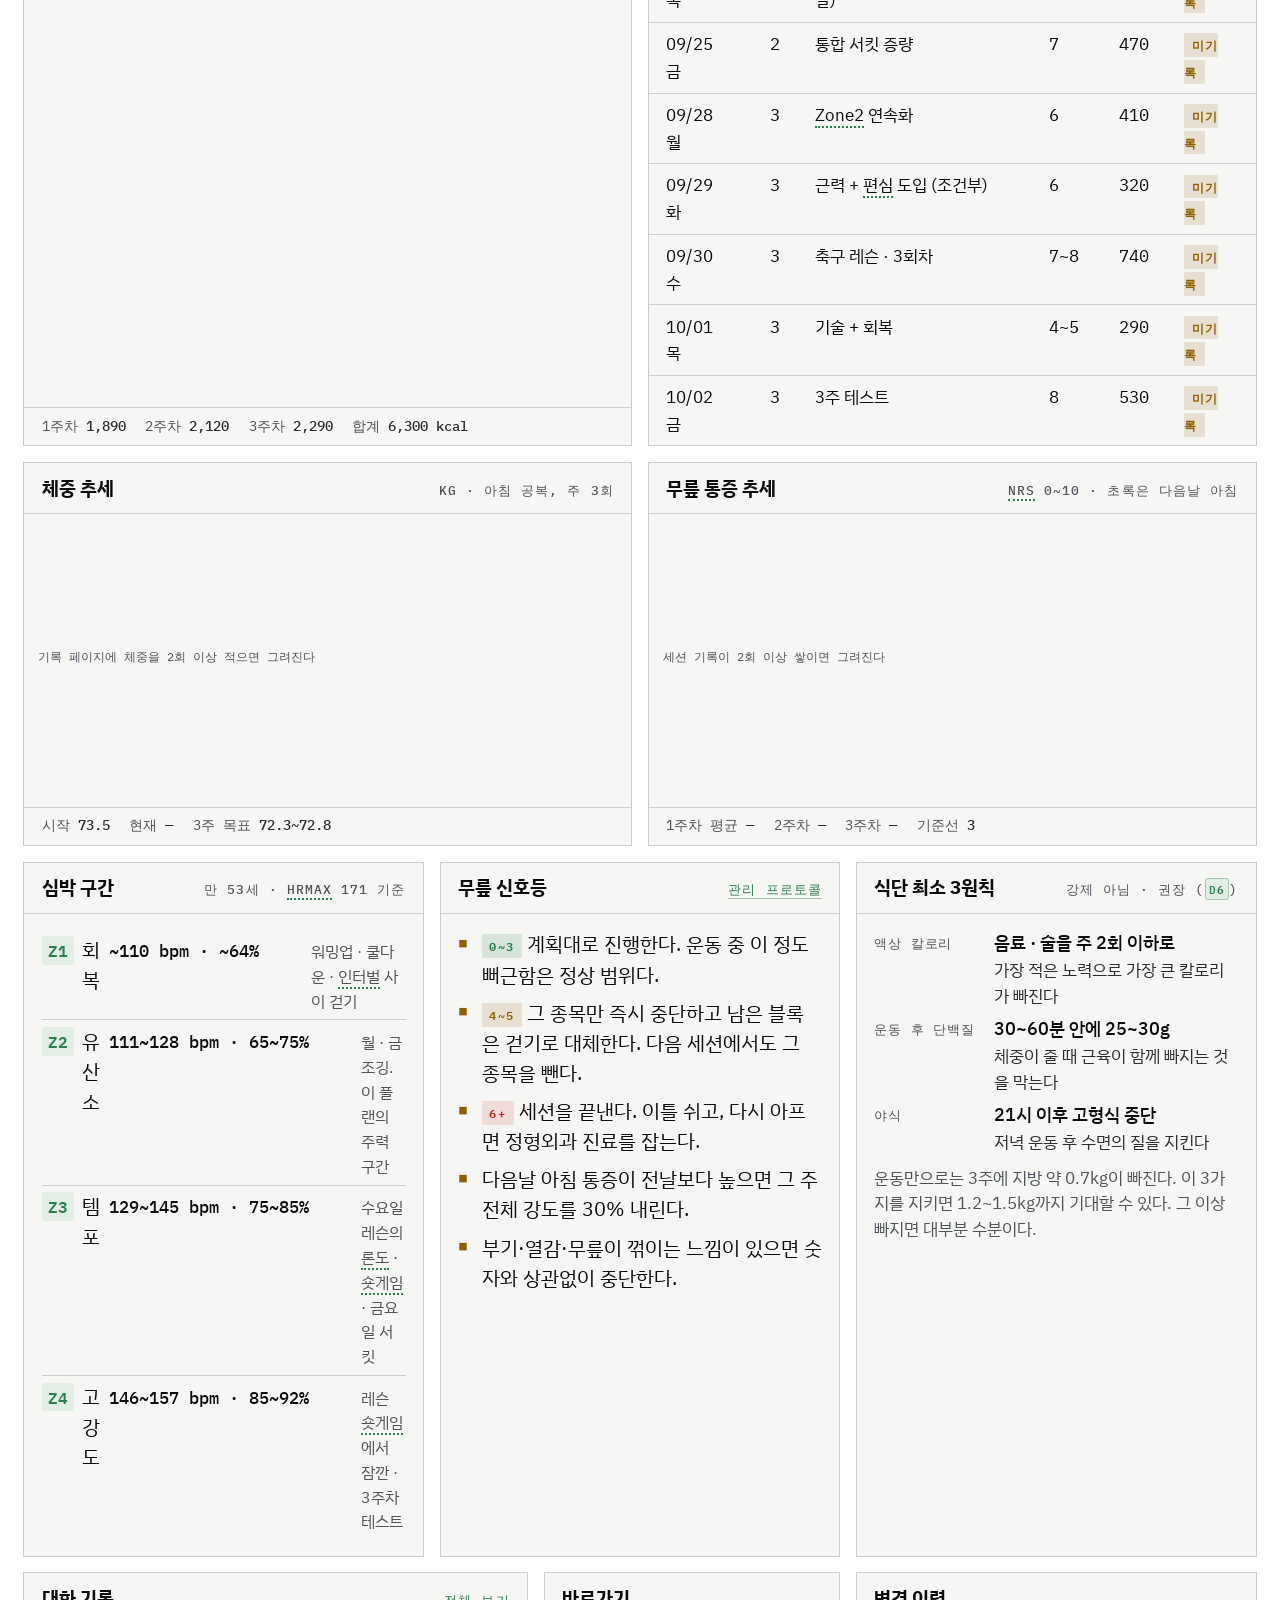
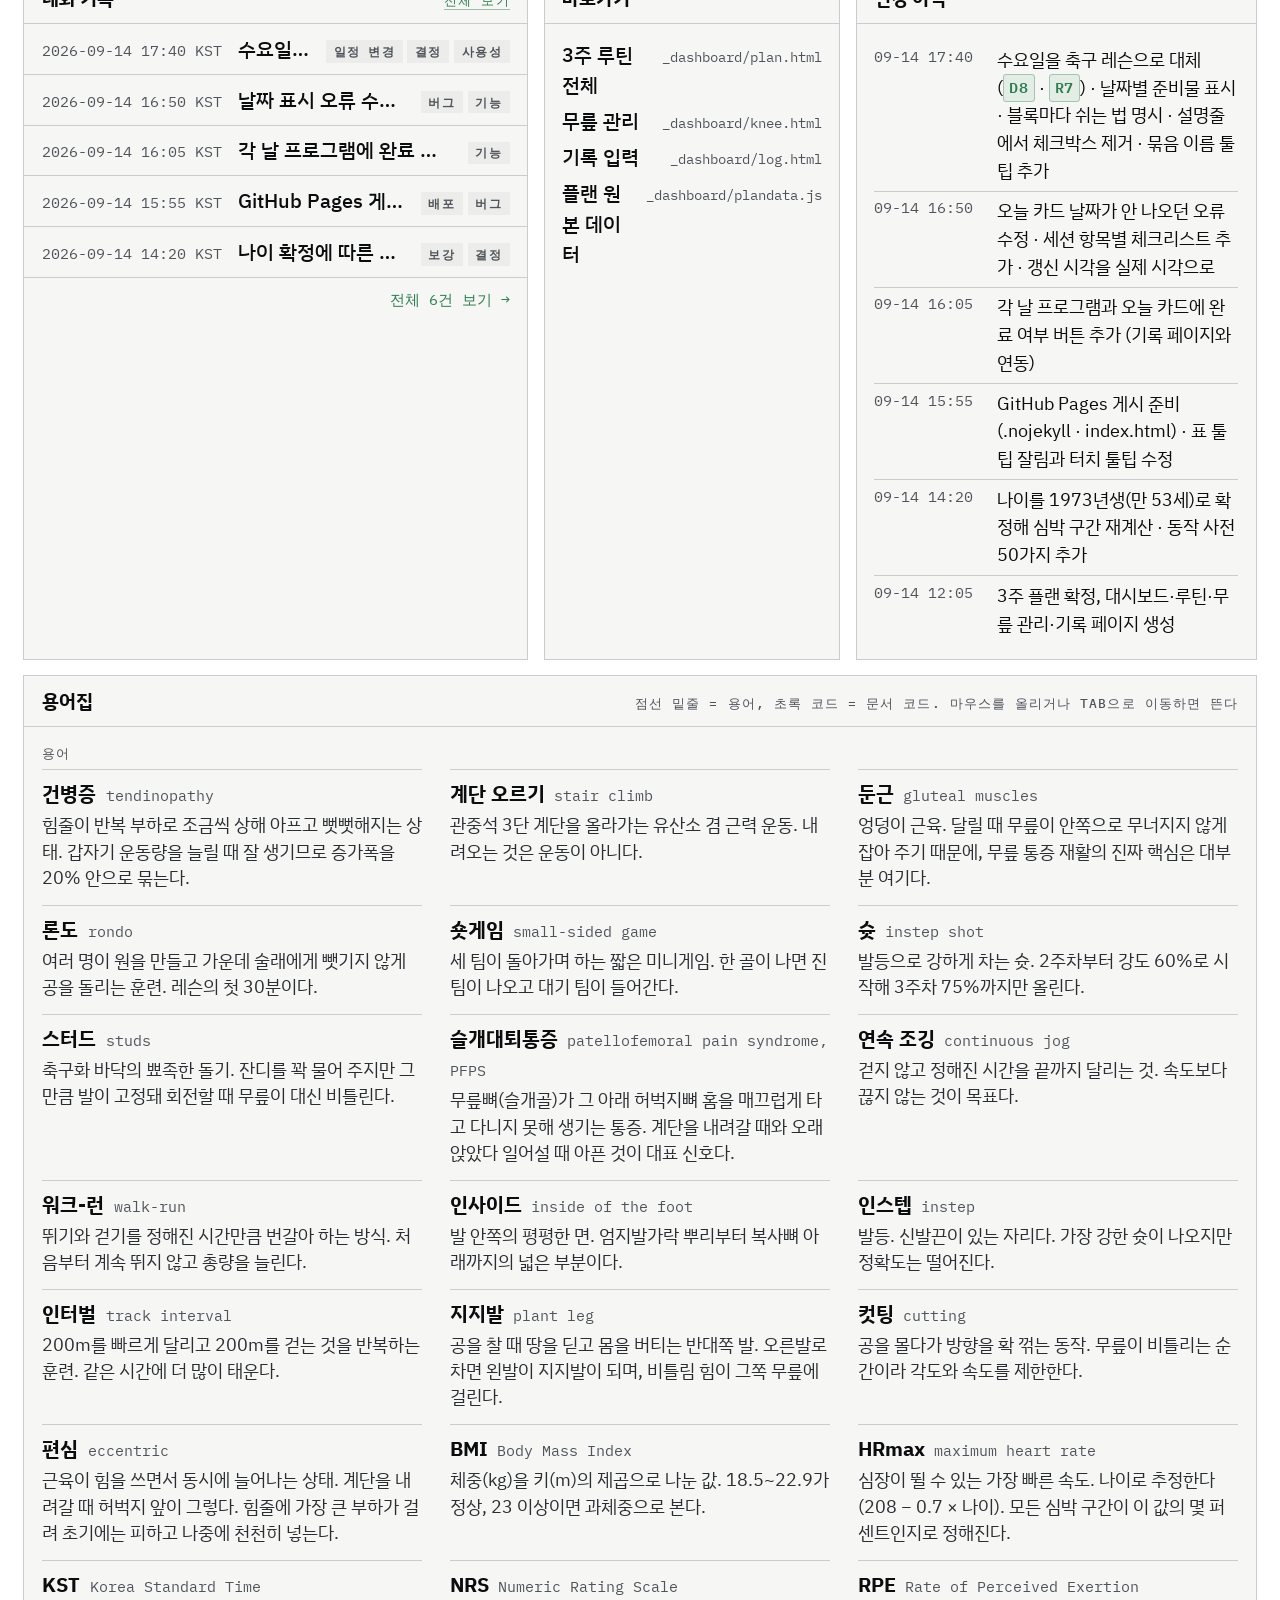
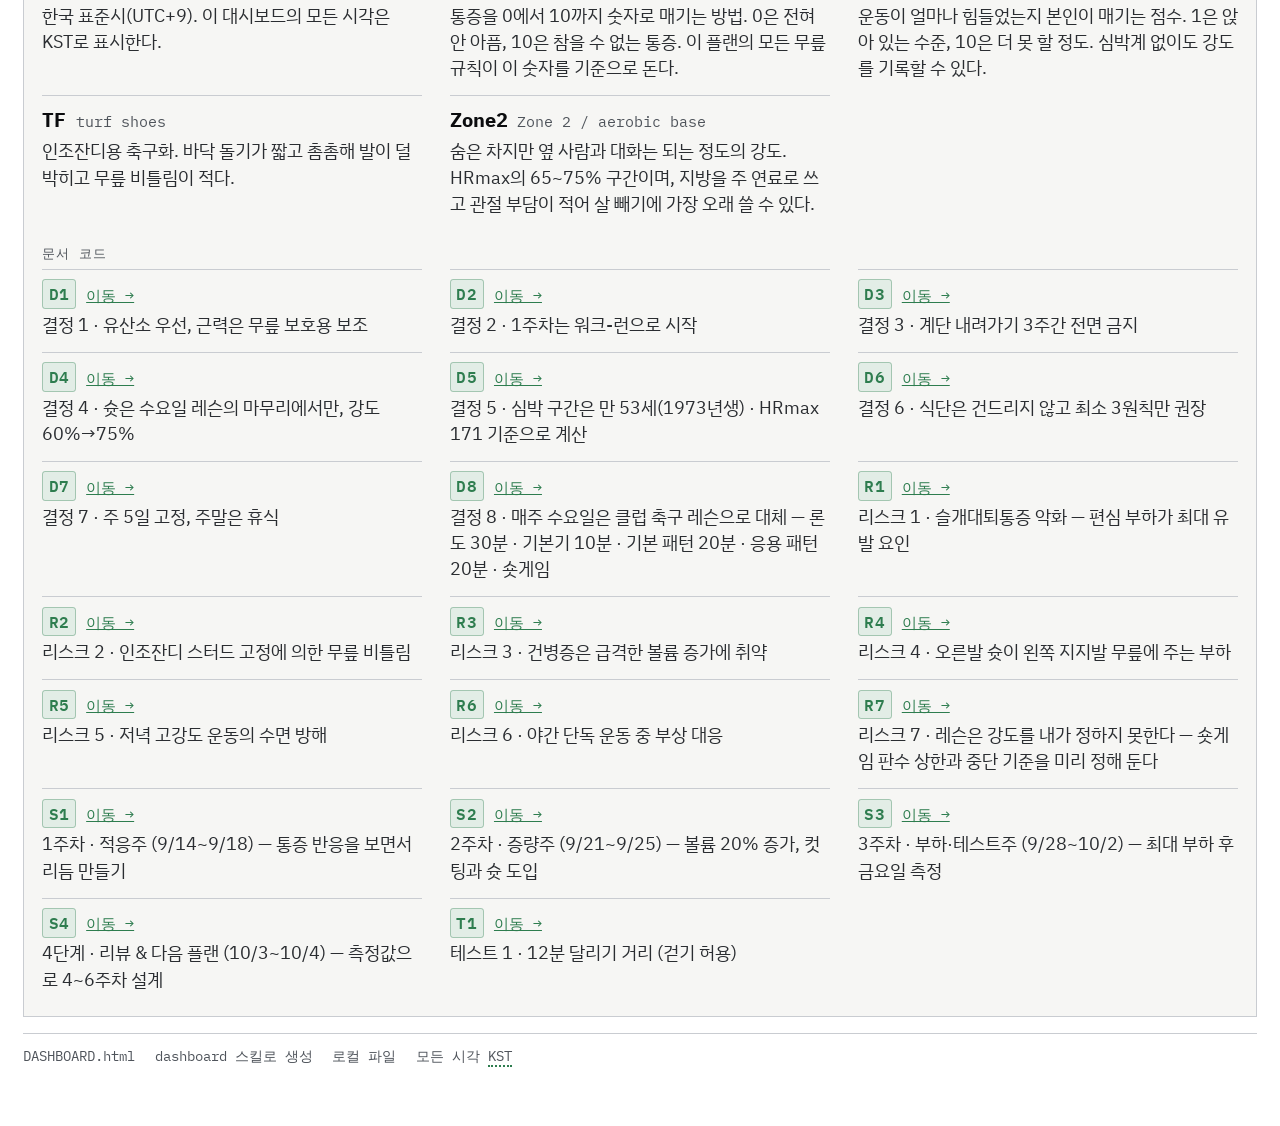
==== commit 4684c580: "수요일을 축구 레슨으로 대체하고 준비물·휴식 가이드 추가 일정 - 매주 수요일(9/16·9/23·9/30)을 클럽 축구 레슨으로 교체.   개인 워밍업 15 + 론도 30 + 기본" ====
--- a/DASHBOARD.html
+++ b/DASHBOARD.html
@@ -64,12 +64,12 @@
   <h1>평일 저녁 축구 트레이닝 · 3주</h1>
   <span class="badge" data-state="진행 중">진행 중</span>
   <span class="badge accent" id="hdWeek">1주차</span>
-  <span class="badge">주 5회 × 50분</span>
-  <p class="lede">퇴근 후 광명시민운동장에서 혼자, 축구공 하나로 50분. 목표는 체중 감량과 기초 체력 회복이고, 모든 강도는 왼쪽 무릎이 견디는 선 안에서 정해진다. 오늘 할 것만 보고 나가면 된다.</p>
+  <span class="badge">주 5회 · 평일 50분 + 수 레슨</span>
+  <p class="lede">월 · 화 · 목 · 금은 퇴근 후 광명시민운동장에서 혼자 50분, 수요일은 클럽 축구 레슨이다. 목표는 체중 감량과 기초 체력 회복이고, 모든 강도는 왼쪽 무릎이 견디는 선 안에서 정해진다. 오늘 할 것만 보고 나가면 된다.</p>
   <div class="meta">
     <span>갱신 <b><time id="dbUpdated" datetime="">—</time></b></span>
     <span>기간 <b>2026-09-14 ~ 10-02 (15세션)</b></span>
-    <span>장소 <b>광명시민운동장 인조잔디 · 3단 계단 · 그물 월 10m · 러닝트랙</b></span>
+    <span>장소 <b>광명시민운동장 (월·화·목·금) · 클럽 레슨장 (수)</b></span>
     <span>기준 <b>1973년생 · 170cm · 73~74kg · BMI 25.4</b></span>
   </div>
 </header>
@@ -99,11 +99,12 @@
     <div class="pb">
       <span class="label">현재 단계</span>
       <p style="font-weight:600;font-size:1.1rem;margin:.15rem 0 .2rem" id="nowStage">S1 · 적응주</p>
-      <p style="color:var(--ink-2)" id="nowText">이번 주는 기록을 모으는 주간이다. 무릎이 어디까지 견디는지 숫자로 확인하는 것이 유산소 성과보다 우선한다. S1의 통과 조건을 넘겨야 S2에서 인터벌과 슛을 넣는다.</p>
+      <p style="color:var(--ink-2)" id="nowText">이번 주는 기록을 모으는 주간이다. 무릎이 어디까지 견디는지 숫자로 확인하는 것이 유산소 성과보다 우선한다. S1의 통과 조건을 넘겨야 S2에서 컷팅과 슛을 넣는다. 수요일 레슨은 이번 주부터 바로 복귀한다 — 다만 숏게임은 한 판만 한다.</p>
       <span class="label" style="display:block;margin-top:.7rem">다음 할 일</span>
       <ol class="next" style="margin-top:.3rem">
         <li>오늘 세션을 마치고 <a data-page="_dashboard/log.html">기록</a>에 NRS · RPE · 거리를 입력한다</li>
         <li>내일 아침 무릎 통증을 한 번 더 적는다 — 전날보다 높으면 강도를 30% 내린다</li>
+        <li>수요일 레슨은 15분 일찍 도착해 혼자 워밍업을 끝내 놓는다</li>
         <li>금요일에 연속 조깅 8분 거리를 재서 3주차 T1의 기준선을 만든다</li>
       </ol>
       <div class="blocked-note" style="margin-top:.7rem"><b>주의</b>계단 내려가기는 3주 내내 금지다. 슬개대퇴통증에서 가장 확실한 통증 유발 동작이라 R1로 따로 관리한다.</div>
@@ -127,10 +128,11 @@
         <dt>D1</dt><dd>유산소 우선, 근력은 보조<small>목표가 체중 감량과 기초 체력이라 시간의 절반 이상을 유산소에 쓴다. 다만 둔근 근력은 무릎을 지키는 장치라 매주 넣는다.</small></dd>
         <dt>D2</dt><dd>1주차는 워크-런<small>10분 조깅은 되지만 주 5일 연속 부하는 다른 문제다. 걷기를 끼워 총량을 늘리고 관절 충격을 낮춘다.</small></dd>
         <dt>D3</dt><dd>계단 내려가기 3주 금지<small>통증이 정확히 그 동작에서 나온다. 편심 부하를 없애는 것이 이번 3주의 제1 안전선이다.</small></dd>
-        <dt>D4</dt><dd>슛은 2주차부터 60%→75%<small>오른발로 찰 때 왼쪽이 지지발이 되어 비틀림을 받는다. 횟수와 강도를 모두 묶었다.</small></dd>
+        <dt>D4</dt><dd>슛은 레슨 안에서만, 60%→75%<small>오른발로 찰 때 왼쪽이 지지발이 되어 비틀림을 받는다. 수요일 레슨의 마무리 슛으로만 하고, 1회차는 인사이드, 2회차 인스텝 60%, 3회차 75%까지 올린다.</small></dd>
         <dt>D5</dt><dd>심박 구간은 만 53세 기준<small>1973년생 · HRmax 171로 계산했다. 나이가 한 살 오르면 plandata.js 의 age·hrmax·zones 를 함께 고친다.</small></dd>
         <dt>D6</dt><dd>식단은 건드리지 않음<small>본인이 선택한 방식이다. 대신 되돌리기 쉬운 3가지만 권장으로 둔다.</small></dd>
-        <dt>D7</dt><dd>주 5일 × 50분 고정<small>주말은 회복. 생활축구 경기를 뛴 주는 월요일 강도를 한 단계 내린다.</small></dd>
+        <dt>D7</dt><dd>주 5일 고정<small>주말은 회복. 생활축구 경기를 뛴 주는 월요일 강도를 한 단계 내린다.</small></dd>
+        <dt>D8</dt><dd>수요일은 축구 레슨으로 대체<small>무릎 때문에 빠져 있던 클럽 레슨에 복귀한다. 혼자 하던 인터벌·슛 블록은 레슨의 론도와 숏게임이 대신하므로 따로 넣지 않는다. 대신 강도를 내가 정할 수 없는 만큼 빠질 기준을 미리 정해 뒀다 — R7.</small></dd>
       </dl>
     </div>
   </div>
@@ -144,6 +146,7 @@
         <li>R4 · 오른발 슛이 오히려 왼쪽 지지발에 부하를 준다. 슛 횟수를 양발 모두 제한한다.</li>
         <li>R5 · 저녁 고강도는 수면을 방해한다. 수요일·금요일은 취침 3시간 전 종료.</li>
         <li>R6 · 야간 단독 운동. 휴대폰을 지참하고 조명이 있는 구역에서만 한다.</li>
+        <li>R7 · 수요일 레슨은 강도를 내가 정하지 못한다. 숏게임 판수 상한(1회차 1판 → 2회차부터 남은 시간)과 "삐끗하면 그 자리에서 빠진다"를 미리 정해 두고, 다음날 아침 NRS로 판정한다.</li>
       </ul>
     </div>
   </div>
@@ -154,7 +157,7 @@
   <div class="panel" data-span="6">
     <div class="ph"><h2>일별 예상 소모</h2><span class="label">kcal · 73.5kg 기준 추정</span></div>
     <div class="pb tight"><div class="chart"><canvas id="chartLoad"></canvas></div></div>
-    <div class="pf"><span>1주차 <b>1,670</b></span><span>2주차 <b>1,890</b></span><span>3주차 <b>2,070</b></span><span>합계 <b>5,630 kcal</b></span></div>
+    <div class="pf" id="kcalFoot"></div>
   </div>
   <div class="panel" data-span="6">
     <div class="ph"><h2>15세션 한눈에</h2><span class="label" id="tblLabel">—</span></div>
@@ -224,6 +227,7 @@
     <div class="ph"><h2>변경 이력</h2></div>
     <div class="pb">
       <ul class="history">
+        <li><time datetime="2026-09-14T17:40+09:00">09-14 17:40</time><span>수요일을 축구 레슨으로 대체 (D8 · R7) · 날짜별 준비물 표시 · 블록마다 쉬는 법 명시 · 설명줄에서 체크박스 제거 · 묶음 이름 툴팁 추가</span></li>
         <li><time datetime="2026-09-14T16:50+09:00">09-14 16:50</time><span>오늘 카드 날짜가 안 나오던 오류 수정 · 세션 항목별 체크리스트 추가 · 갱신 시각을 실제 시각으로</span></li>
         <li><time datetime="2026-09-14T16:05+09:00">09-14 16:05</time><span>각 날 프로그램과 오늘 카드에 완료 여부 버튼 추가 (기록 페이지와 연동)</span></li>
         <li><time datetime="2026-09-14T15:55+09:00">09-14 15:55</time><span>GitHub Pages 게시 준비(.nojekyll · index.html) · 표 툴팁 잘림과 터치 툴팁 수정</span></li>
@@ -295,9 +299,11 @@
         '<span class="chip mute">RPE ' + esc(day.rpe) + '</span>' +
         '<span class="chip mute">약 ' + day.kcal + ' kcal</span>' +
         '<span class="chip mute">' + day.km.toFixed(1) + ' km</span>' +
+        '<span class="chip mute">' + window.DB_DAY_MIN(day) + '분</span>' +
         todayStateBtn(day) +
       '</div>' +
       '<p style="color:var(--ink-2);margin:.1rem 0 .2rem">' + esc(day.headline) + '</p>' +
+      SES.gearHTML(day, P.fixed) +
       SES.progressHTML(day, rec, { readonly: !canSave }) +
       SES.blocksHTML(day, rec, { readonly: !canSave }) +
       '<div class="banlist"><span class="label" style="align-self:center">오늘 하지 않는 것</span>' +
@@ -416,6 +422,14 @@
   ]);
   $('tblLabel').textContent = st.doneCount + ' / 15 완료';
 
+  /* 주차별 예상 소모 — plandata 의 값이 바뀌면 여기도 따라 바뀐다 */
+  (function () {
+    const ws = P.weeks.filter(w => w.sessions);
+    const sum = ws.reduce((a, w) => a + w.kcal, 0);
+    $('kcalFoot').innerHTML = ws.map(w => '<span>' + w.no + '주차 <b>' + w.kcal.toLocaleString() + '</b></span>').join('') +
+      '<span>합계 <b>' + sum.toLocaleString() + ' kcal</b></span>';
+  })();
+
   /* ── 심박 구간 · 식단 ── */
   $('zoneBox').innerHTML = P.zones.map(z =>
     '<div class="zrow"><span class="zz">' + z.z + '</span><span>' + esc(z.name) + '</span>' +
--- a/_dashboard/overrides.css
+++ b/_dashboard/overrides.css
@@ -104,3 +104,48 @@
   .checklist li.ck { padding: .45rem .35rem; font-size: .92rem }
   .checklist li.ck input { width: 1.25rem; height: 1.25rem }
 }
+
+/* ── 5. 준비물 ──
+   날짜마다 무엇을 챙겨 나가야 하는지 카드 위쪽에서 바로 보이게 한다.
+   회색 = 매일 챙기는 것(plandata 의 fixed.gearAlways), 초록 = 그날만 챙기는 것(days[].gear). */
+.gearbox {
+  display: flex; flex-wrap: wrap; gap: .3rem; align-items: center;
+  margin: .35rem 0 .5rem; padding: .4rem .5rem;
+  border: 1px dashed var(--line-2); border-radius: 6px;
+}
+.gearbox .label { margin-right: .15rem }
+/* 준비물 이름은 한글 낱말이라 기본 .chip(.62rem · 자간 .1em)으로는 읽기 어렵다. 여기서만 키운다. */
+.gearbox .chip {
+  font-family: var(--sans); font-size: .78rem; font-weight: 500;
+  letter-spacing: 0; padding: .14rem .45rem;
+}
+
+/* ── 6. 블록 안의 설명줄과 '쉬는 법' ──
+   체크박스가 붙는 것은 items 뿐이다. 아래 둘은 읽는 것이지 지워 나가는 것이 아니므로
+   체크박스 없이, 글자도 한 단계 작게 둔다. */
+.blk > b .bname { flex: 0 1 auto; min-width: 0 }
+
+/* 선택자에 .blk 를 붙여 둔 이유 — 각 페이지의 .blk ul 규칙이 색과 크기를 먼저 잡고 있어서
+   .blknotes 만으로는 이기지 못한다. */
+.blk .blknotes {
+  list-style: none; margin: .15rem 0 0; padding: 0;
+  color: var(--muted); font-size: .82rem; line-height: 1.5;
+}
+.blk .blknotes li { position: relative; padding-left: .75rem; margin: .1rem 0 }
+.blk .blknotes li::before {
+  content: "—"; position: absolute; left: 0; color: var(--line-2);
+}
+
+.blkrest {
+  margin: .35rem 0 0; padding: .3rem .5rem;
+  background: var(--surface-2); border-radius: 5px;
+  color: var(--ink-2); font-size: .84rem; line-height: 1.5;
+}
+.blkrest > b {
+  font: 600 .62rem var(--mono); letter-spacing: .08em;
+  color: var(--muted); margin-right: .4rem; text-transform: uppercase;
+}
+
+/* 각 페이지의 .blk ul 규칙(padding-left 1.05rem)이 체크리스트와 설명줄까지 들여쓰고 있었다.
+   체크박스가 이미 왼쪽 여백 역할을 하므로 여기서만 되돌린다. */
+.blk .checklist, .blk .blknotes { padding-left: 0 }
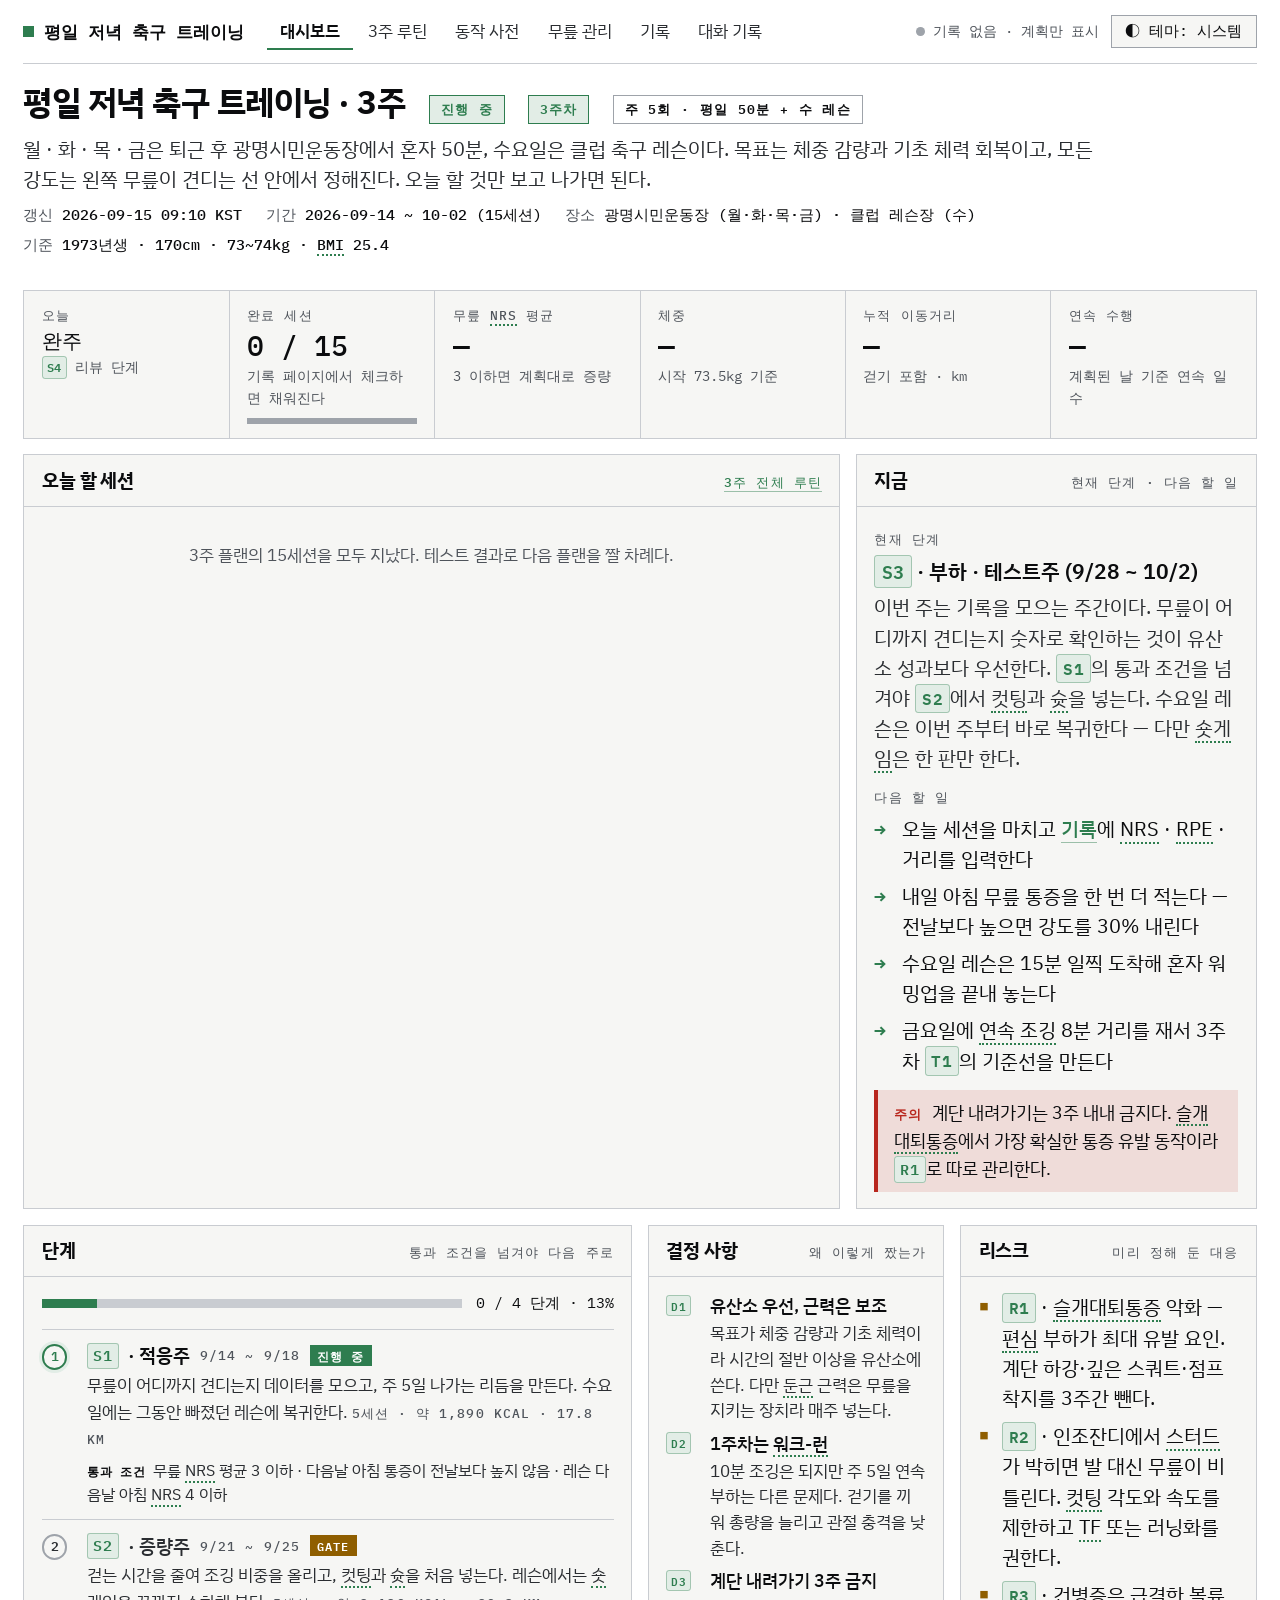
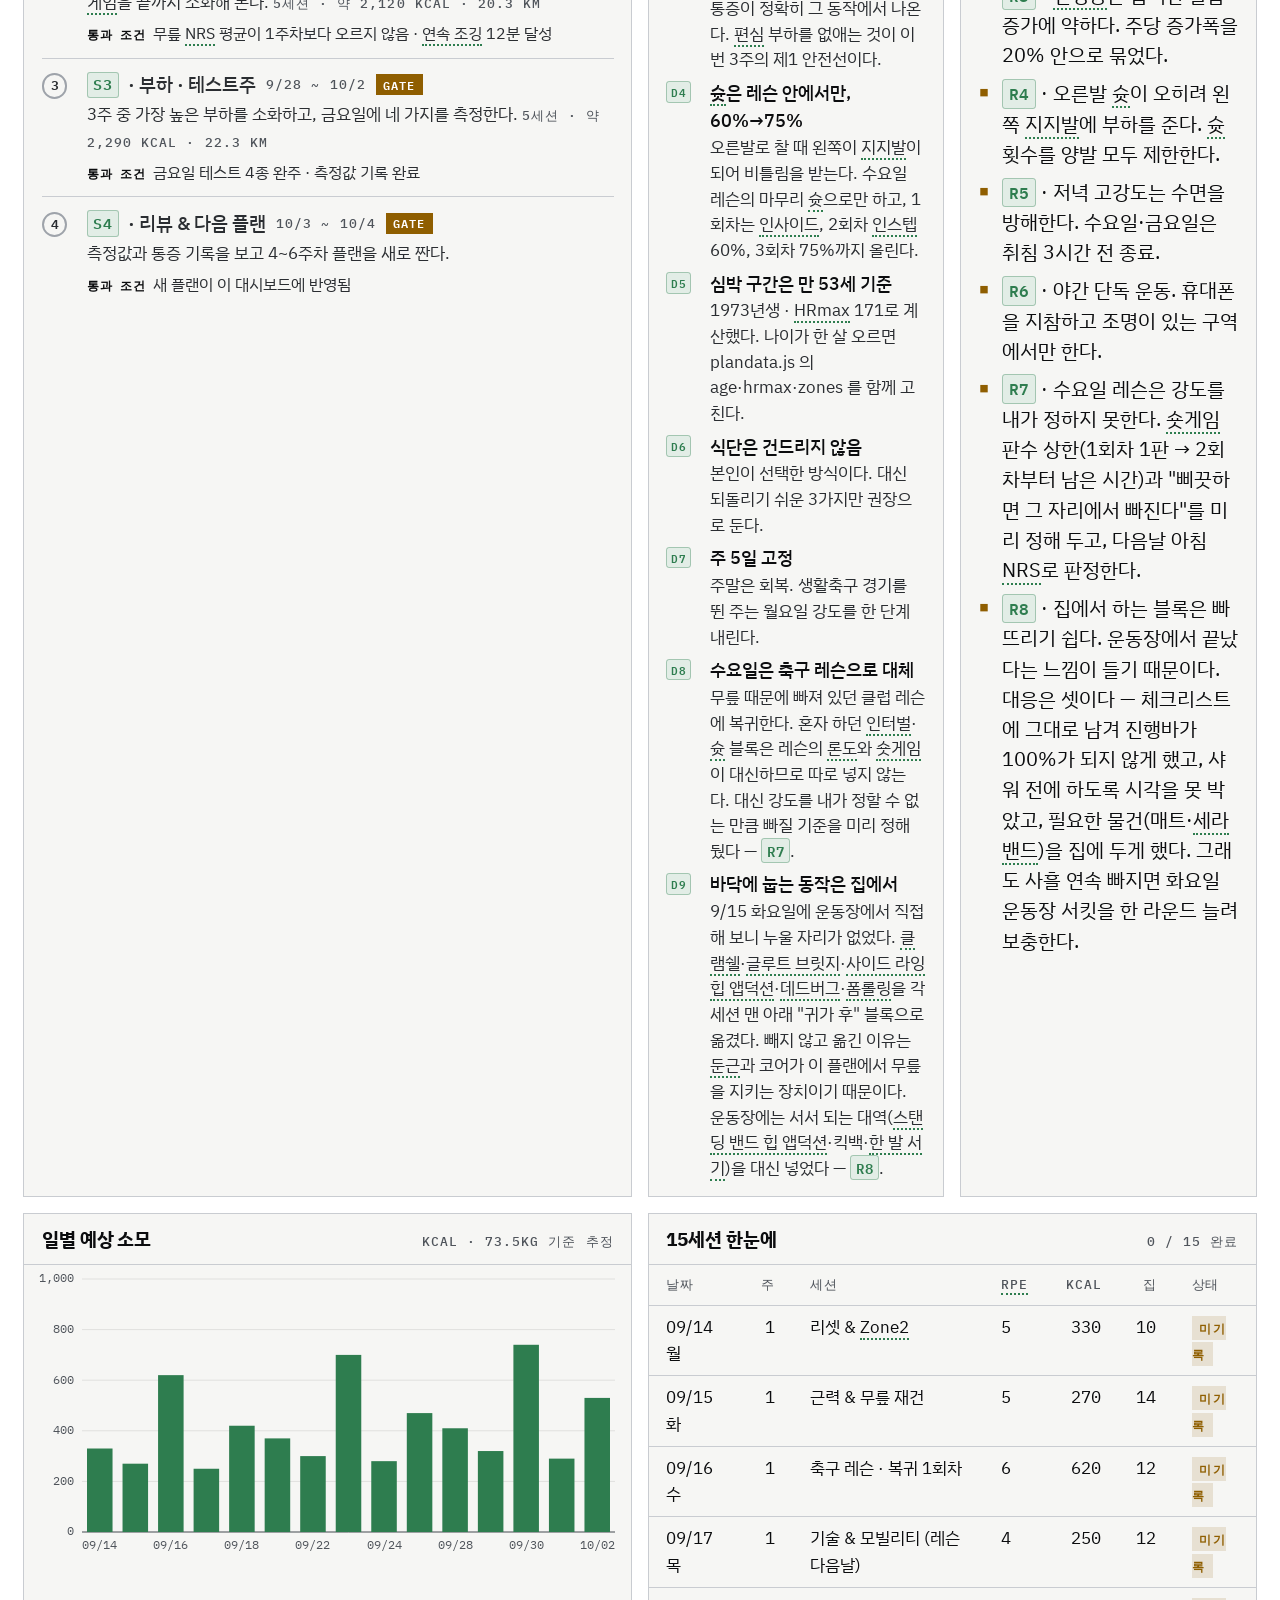
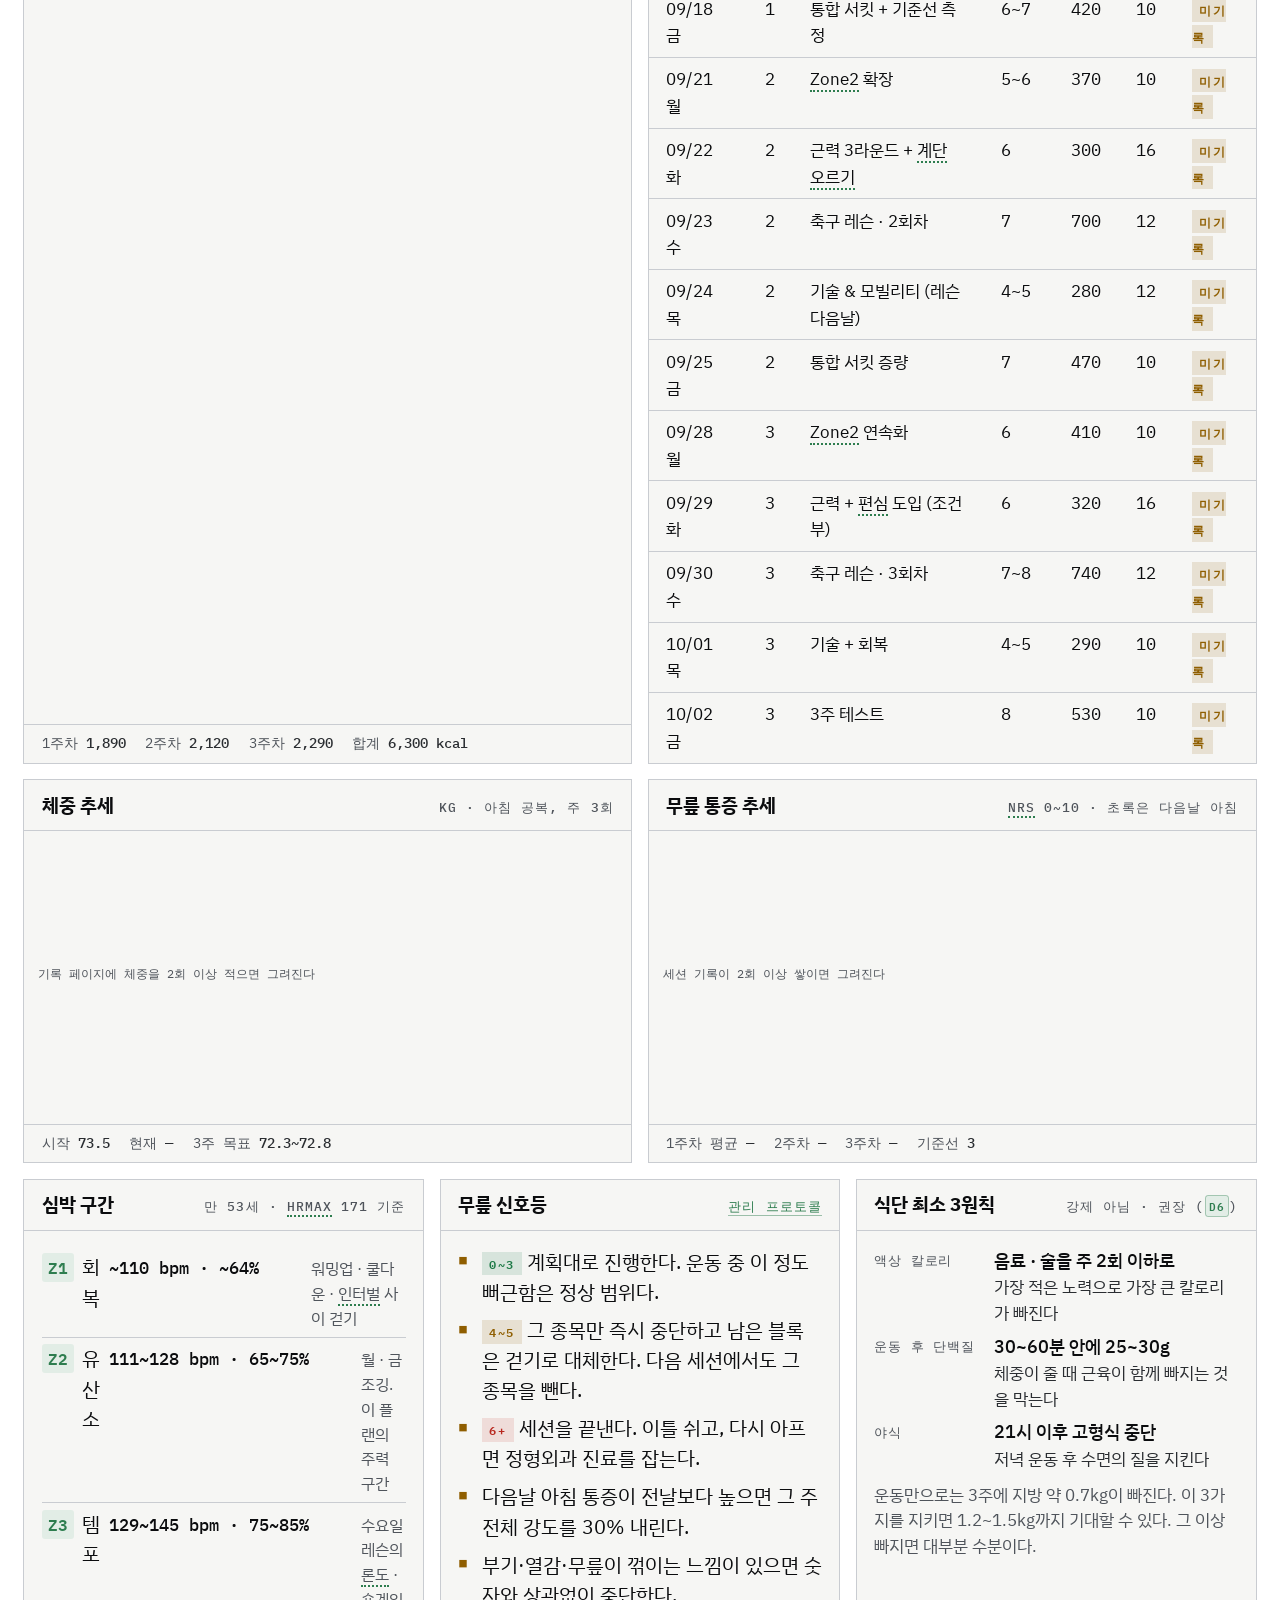
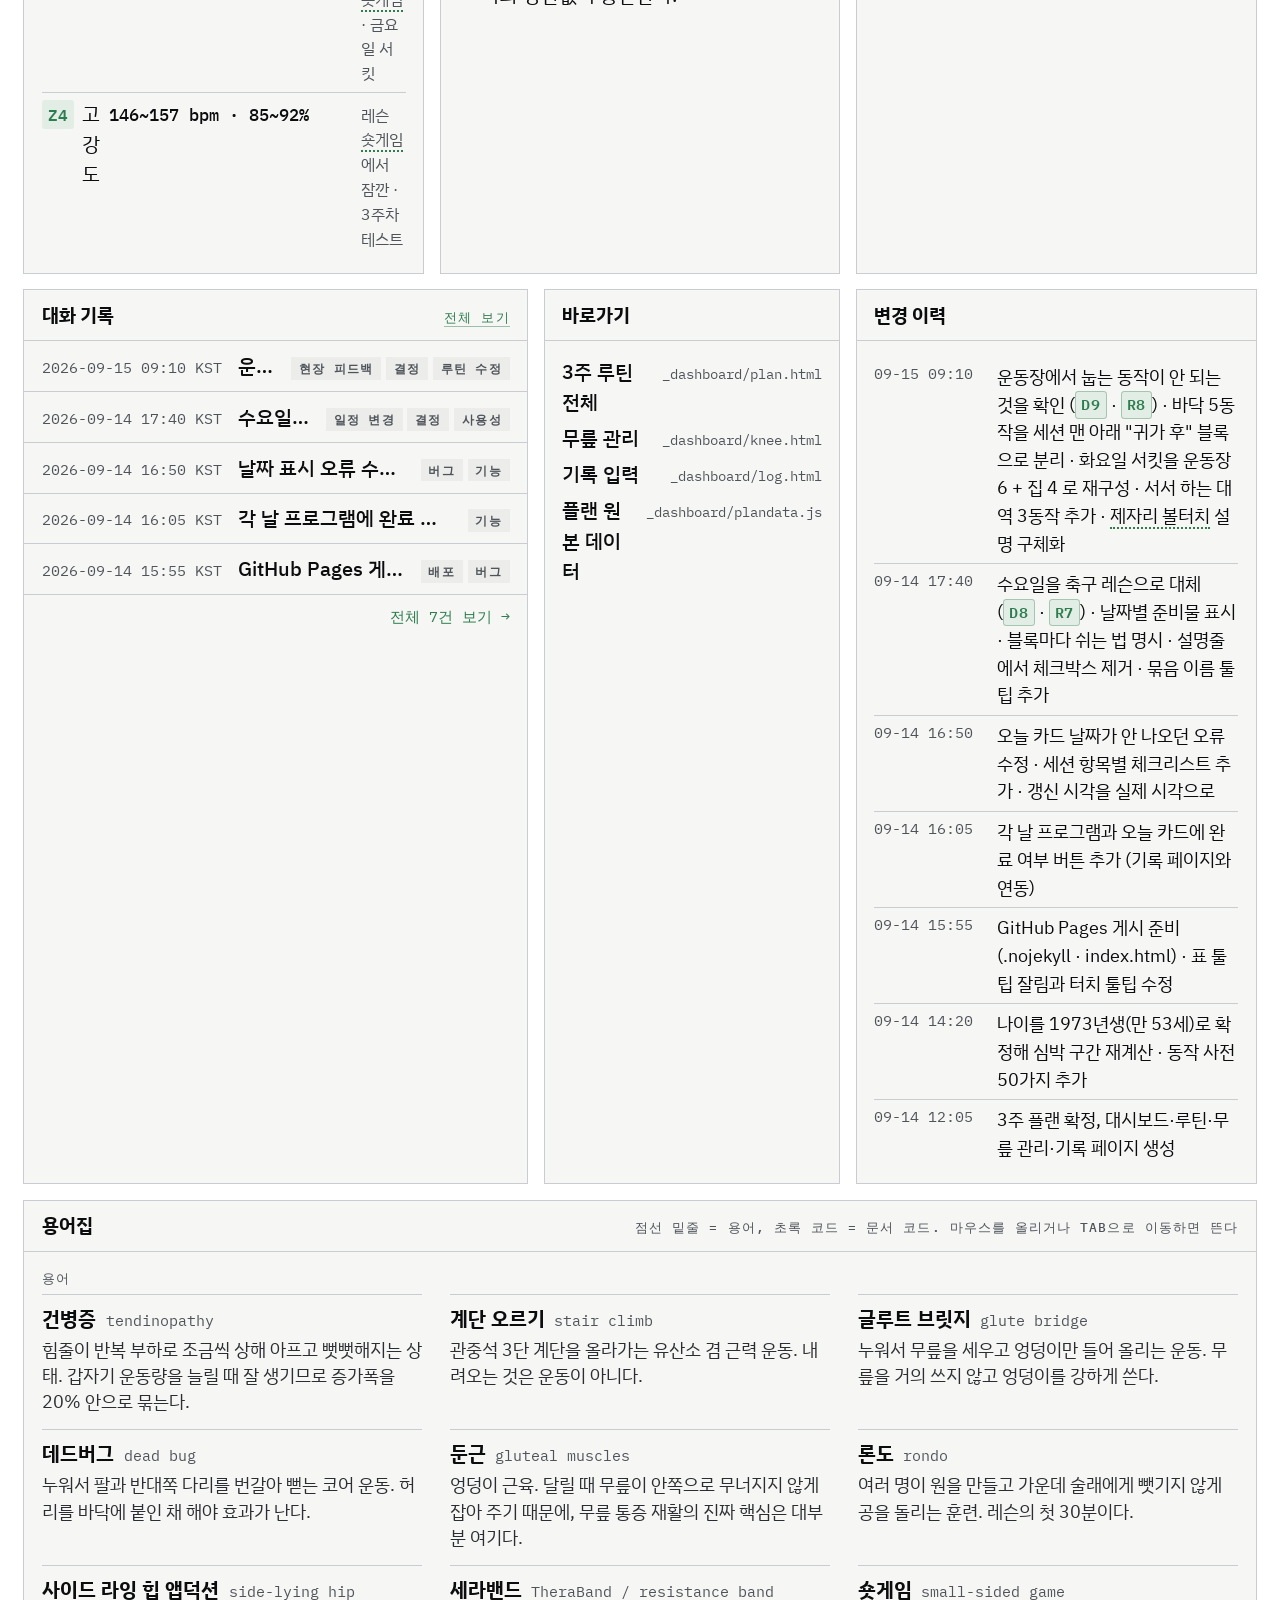
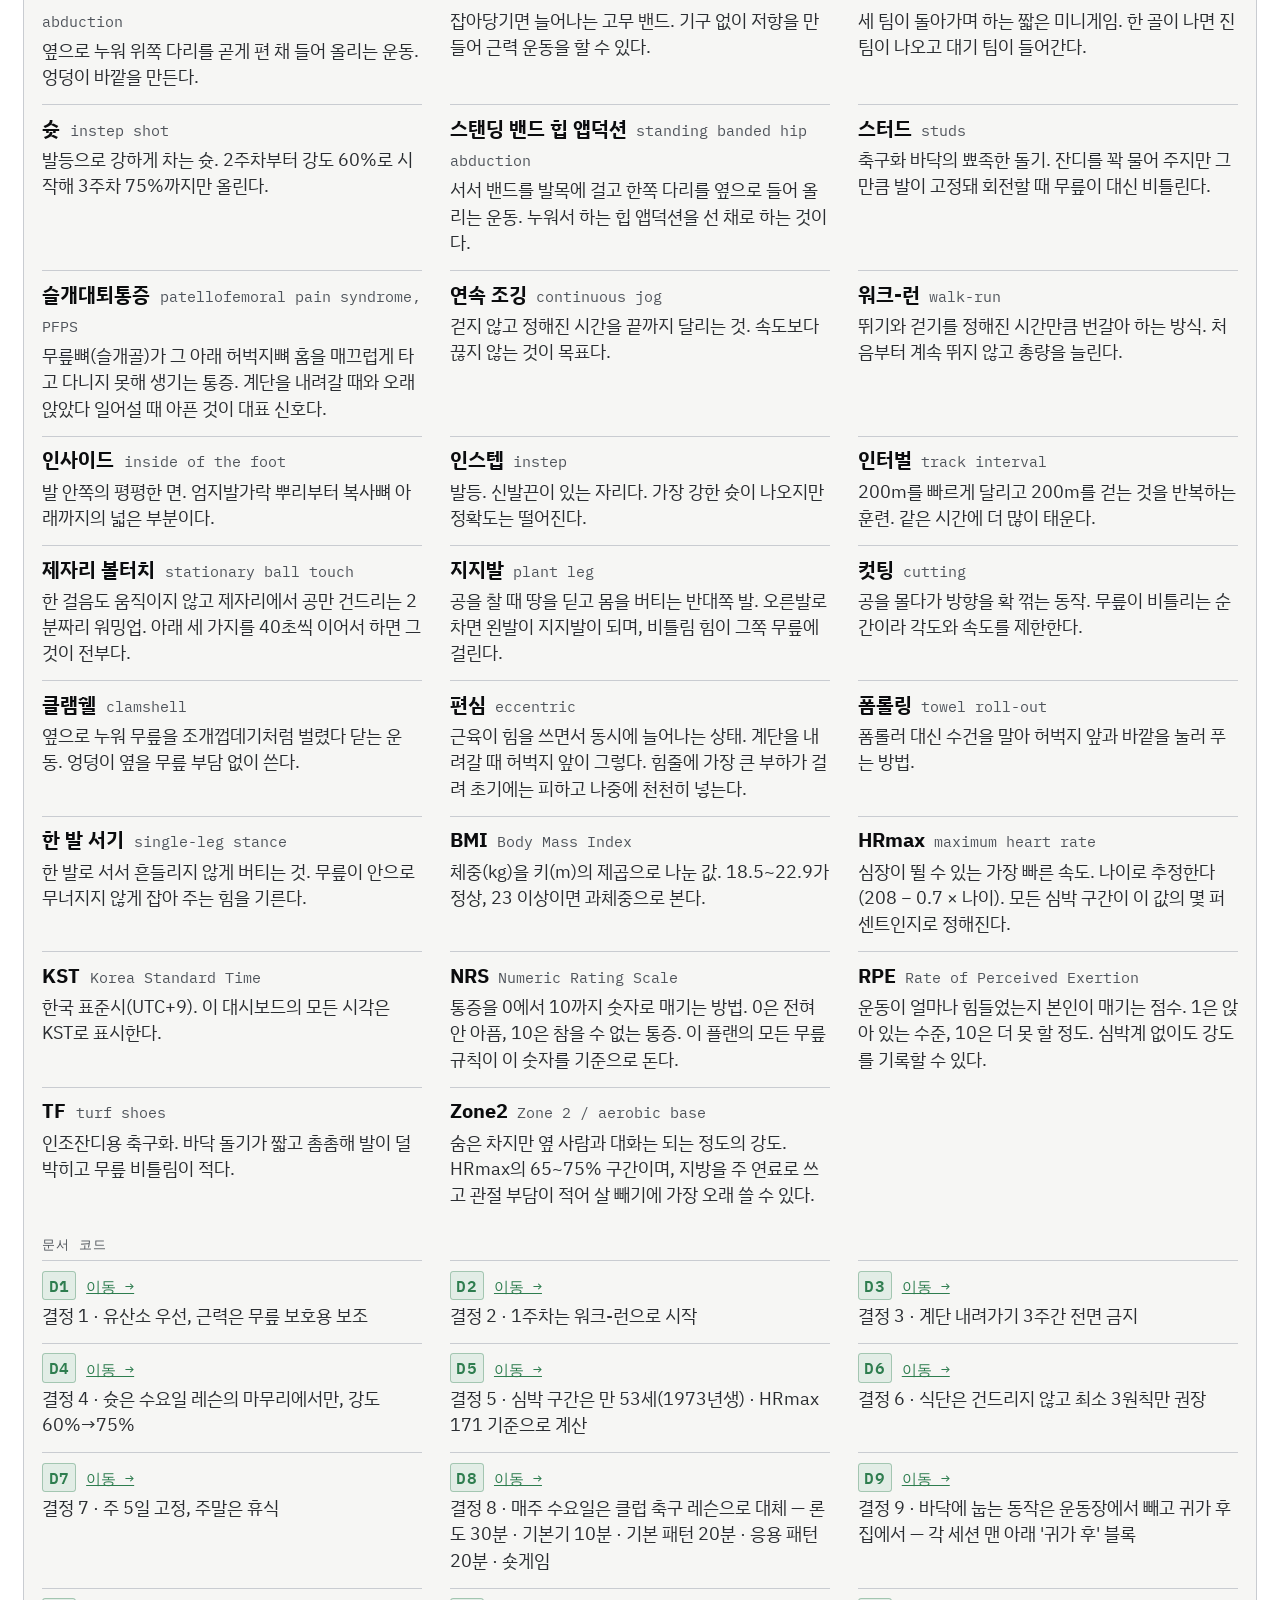
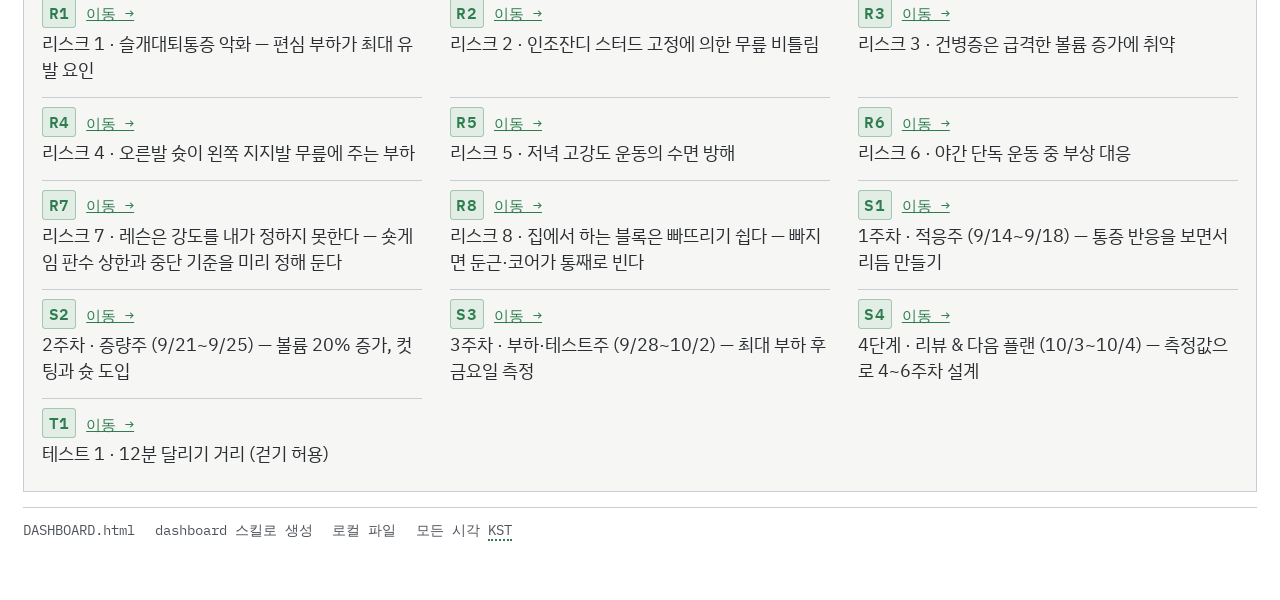
==== commit 1fc0b418: "운동장에서 못 하는 바닥 동작을 귀가 후 집 블록으로 분리 9/14 첫 세션에서 운동장(인조잔디·트랙)에 누울 자리가 없다는 것이 확인되었다. 매트를 챙겨도 실행 가능한 행동이 아" ====
--- a/DASHBOARD.html
+++ b/DASHBOARD.html
@@ -133,6 +133,7 @@
         <dt>D6</dt><dd>식단은 건드리지 않음<small>본인이 선택한 방식이다. 대신 되돌리기 쉬운 3가지만 권장으로 둔다.</small></dd>
         <dt>D7</dt><dd>주 5일 고정<small>주말은 회복. 생활축구 경기를 뛴 주는 월요일 강도를 한 단계 내린다.</small></dd>
         <dt>D8</dt><dd>수요일은 축구 레슨으로 대체<small>무릎 때문에 빠져 있던 클럽 레슨에 복귀한다. 혼자 하던 인터벌·슛 블록은 레슨의 론도와 숏게임이 대신하므로 따로 넣지 않는다. 대신 강도를 내가 정할 수 없는 만큼 빠질 기준을 미리 정해 뒀다 — R7.</small></dd>
+        <dt>D9</dt><dd>바닥에 눕는 동작은 집에서<small>9/15 화요일에 운동장에서 직접 해 보니 누울 자리가 없었다. 클램쉘·글루트 브릿지·사이드 라잉 힙 앱덕션·데드버그·폼롤링을 각 세션 맨 아래 "귀가 후" 블록으로 옮겼다. 빼지 않고 옮긴 이유는 둔근과 코어가 이 플랜에서 무릎을 지키는 장치이기 때문이다. 운동장에는 서서 되는 대역(스탠딩 밴드 힙 앱덕션·킥백·한 발 서기)을 대신 넣었다 — R8.</small></dd>
       </dl>
     </div>
   </div>
@@ -147,6 +148,7 @@
         <li>R5 · 저녁 고강도는 수면을 방해한다. 수요일·금요일은 취침 3시간 전 종료.</li>
         <li>R6 · 야간 단독 운동. 휴대폰을 지참하고 조명이 있는 구역에서만 한다.</li>
         <li>R7 · 수요일 레슨은 강도를 내가 정하지 못한다. 숏게임 판수 상한(1회차 1판 → 2회차부터 남은 시간)과 "삐끗하면 그 자리에서 빠진다"를 미리 정해 두고, 다음날 아침 NRS로 판정한다.</li>
+        <li>R8 · 집에서 하는 블록은 빠뜨리기 쉽다. 운동장에서 끝났다는 느낌이 들기 때문이다. 대응은 셋이다 — 체크리스트에 그대로 남겨 진행바가 100%가 되지 않게 했고, 샤워 전에 하도록 시각을 못 박았고, 필요한 물건(매트·세라밴드)을 집에 두게 했다. 그래도 사흘 연속 빠지면 화요일 운동장 서킷을 한 라운드 늘려 보충한다.</li>
       </ul>
     </div>
   </div>
@@ -227,6 +229,7 @@
     <div class="ph"><h2>변경 이력</h2></div>
     <div class="pb">
       <ul class="history">
+        <li><time datetime="2026-09-15T09:10+09:00">09-15 09:10</time><span>운동장에서 눕는 동작이 안 되는 것을 확인 (D9 · R8) · 바닥 5동작을 세션 맨 아래 "귀가 후" 블록으로 분리 · 화요일 서킷을 운동장 6 + 집 4 로 재구성 · 서서 하는 대역 3동작 추가 · 제자리 볼터치 설명 구체화</span></li>
         <li><time datetime="2026-09-14T17:40+09:00">09-14 17:40</time><span>수요일을 축구 레슨으로 대체 (D8 · R7) · 날짜별 준비물 표시 · 블록마다 쉬는 법 명시 · 설명줄에서 체크박스 제거 · 묶음 이름 툴팁 추가</span></li>
         <li><time datetime="2026-09-14T16:50+09:00">09-14 16:50</time><span>오늘 카드 날짜가 안 나오던 오류 수정 · 세션 항목별 체크리스트 추가 · 갱신 시각을 실제 시각으로</span></li>
         <li><time datetime="2026-09-14T16:05+09:00">09-14 16:05</time><span>각 날 프로그램과 오늘 카드에 완료 여부 버튼 추가 (기록 페이지와 연동)</span></li>
@@ -299,7 +302,8 @@
         '<span class="chip mute">RPE ' + esc(day.rpe) + '</span>' +
         '<span class="chip mute">약 ' + day.kcal + ' kcal</span>' +
         '<span class="chip mute">' + day.km.toFixed(1) + ' km</span>' +
-        '<span class="chip mute">' + window.DB_DAY_MIN(day) + '분</span>' +
+        '<span class="chip mute">운동장 ' + window.DB_DAY_MIN(day) + '분</span>' +
+        '<span class="chip mute home" title="귀가 후 집에서 하는 바닥 동작">집 ' + window.DB_HOME_MIN(day) + '분</span>' +
         todayStateBtn(day) +
       '</div>' +
       '<p style="color:var(--ink-2);margin:.1rem 0 .2rem">' + esc(day.headline) + '</p>' +
@@ -410,6 +414,7 @@
     return {
       date: x.date.slice(5).replace('-', '/') + ' ' + x.dow,
       wk: x.week, theme: x.theme, rpe: x.rpe, kcal: x.kcal,
+      home: window.DB_HOME_MIN(x),
       state: r.done ? '완료' : (x.date < st.today ? '미기록' : '예정'),
     };
   }), [
@@ -418,6 +423,7 @@
     { key: 'theme', label: '세션' },
     { key: 'rpe', label: 'RPE' },
     { key: 'kcal', label: 'kcal', fmt: 'int', num: true },
+    { key: 'home', label: '집', fmt: 'int', num: true },
     { key: 'state', label: '상태', chip: { 완료: 'good', 미기록: 'warn', 예정: 'mute' } },
   ]);
   $('tblLabel').textContent = st.doneCount + ' / 15 완료';
--- a/_dashboard/overrides.css
+++ b/_dashboard/overrides.css
@@ -149,3 +149,33 @@
 /* 각 페이지의 .blk ul 규칙(padding-left 1.05rem)이 체크리스트와 설명줄까지 들여쓰고 있었다.
    체크박스가 이미 왼쪽 여백 역할을 하므로 여기서만 되돌린다. */
 .blk .checklist, .blk .blknotes { padding-left: 0 }
+
+/* ── 7. 귀가 후 집에서 하는 블록 (at:"home") ──
+   운동장(인조잔디·트랙)에는 누울 자리가 없어서, 바닥에 눕는 동작은 전부 세션 맨 아래로 뺐다.
+   운동장에서 화면을 내리다가 "오늘은 여기까지"가 분명히 보여야 하므로 선을 하나 긋는다. */
+.homesep {
+  display: flex; flex-wrap: wrap; align-items: baseline; gap: .1rem .5rem;
+  margin: .9rem 0 .5rem; padding: .45rem .6rem;
+  border-top: 1px dashed var(--line-2);
+  border-bottom: 1px dashed var(--line-2);
+  background: var(--warn-soft); border-radius: 5px;
+}
+.homesep > b { font: 700 .82rem var(--sans); color: var(--warn); white-space: nowrap }
+.homesep > span { font-size: .8rem; line-height: 1.5; color: var(--ink-2); flex: 1 1 14rem }
+
+/* 집 블록 자체 — 왼쪽 선을 점선으로 두어 운동장 블록과 한눈에 구별된다 */
+.blk.home { border-left-style: dashed; border-left-color: var(--warn) }
+.blk.home.bdone { border-left-color: var(--good) }
+.blk.home > b .bname { color: var(--warn) }
+.blk.home.bdone > b .bname { color: var(--good) }
+
+/* 블록 제목 옆의 '집' 표. 시간(50분) 바로 뒤에 붙는다 */
+.bhome {
+  flex: none; margin-left: .35rem;
+  font: 700 .62rem var(--mono); letter-spacing: .04em;
+  color: var(--warn); background: var(--warn-soft);
+  border-radius: 99px; padding: .08rem .38rem;
+}
+
+/* 시간 표시가 '현장 50분 + 집 10분' 두 조각으로 나뉜다. 뒤 조각은 한 단계 흐리게. */
+.chip.home { border-style: dashed }
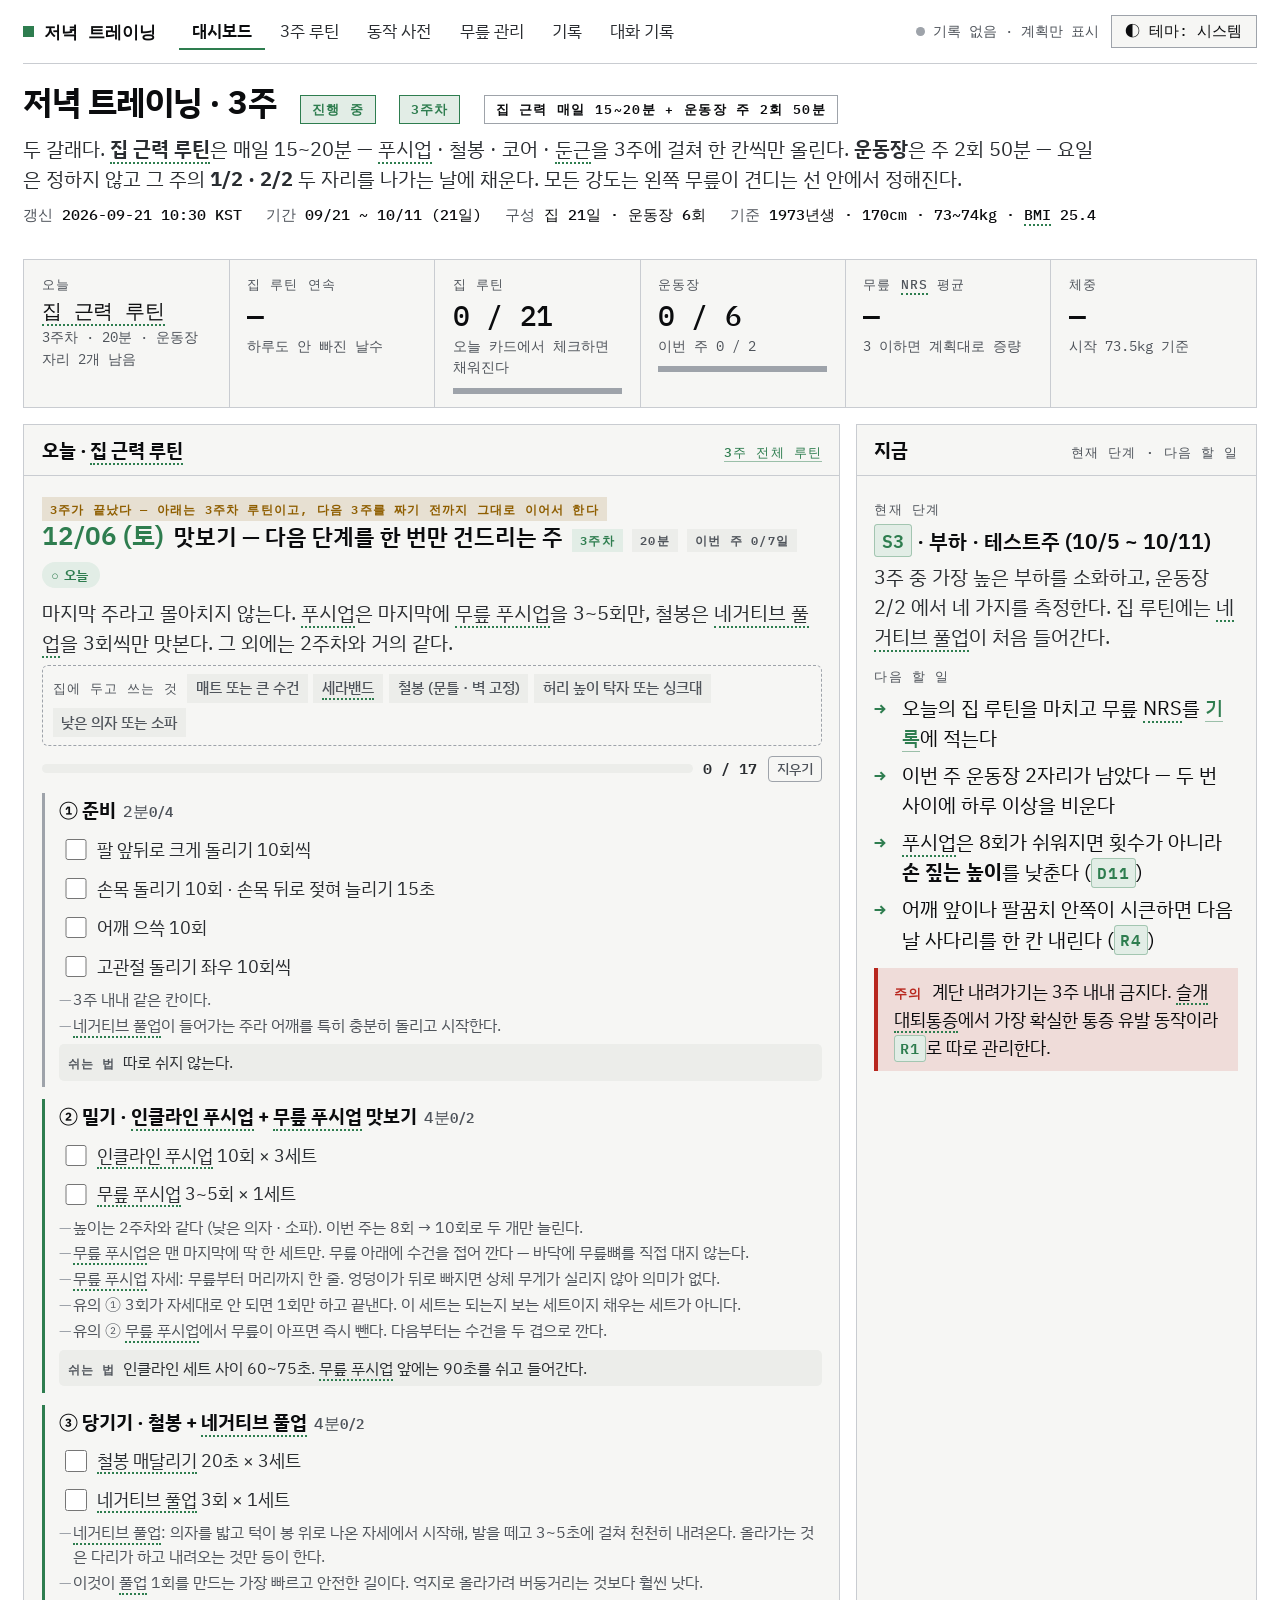
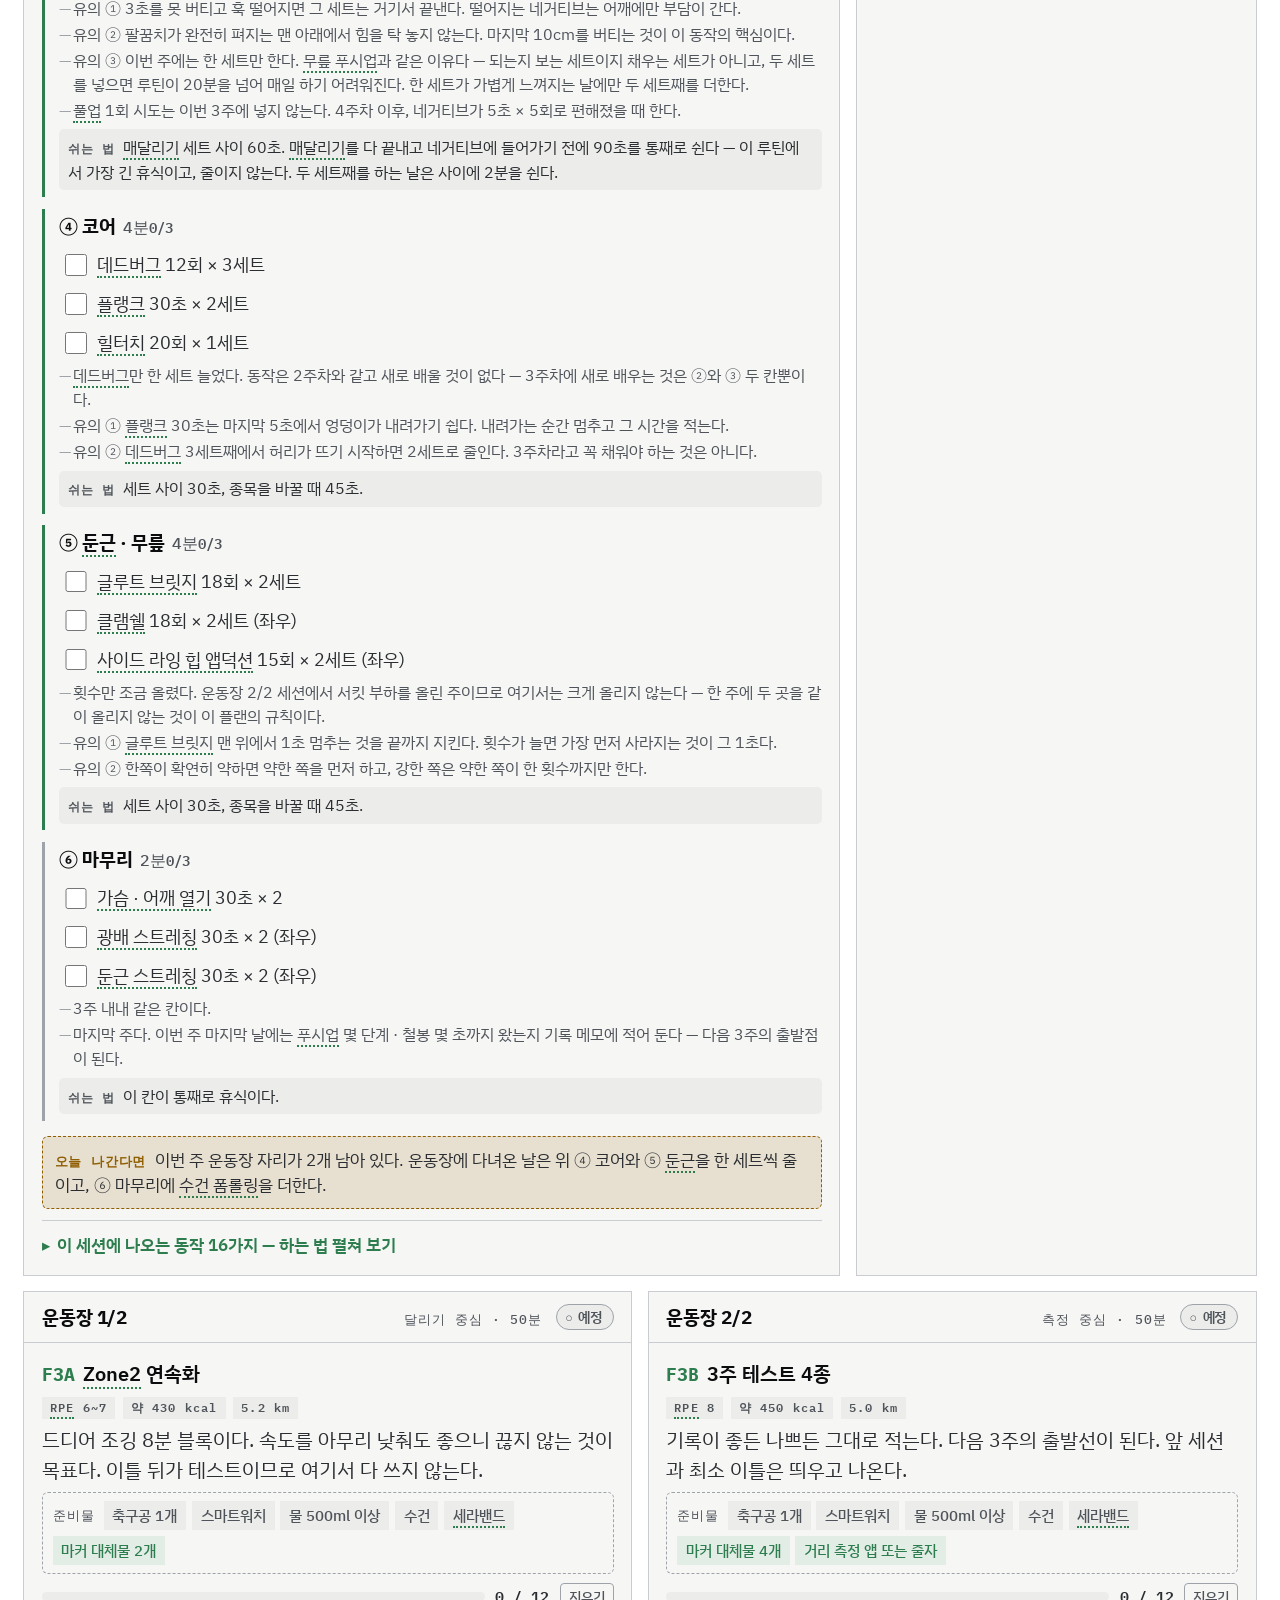
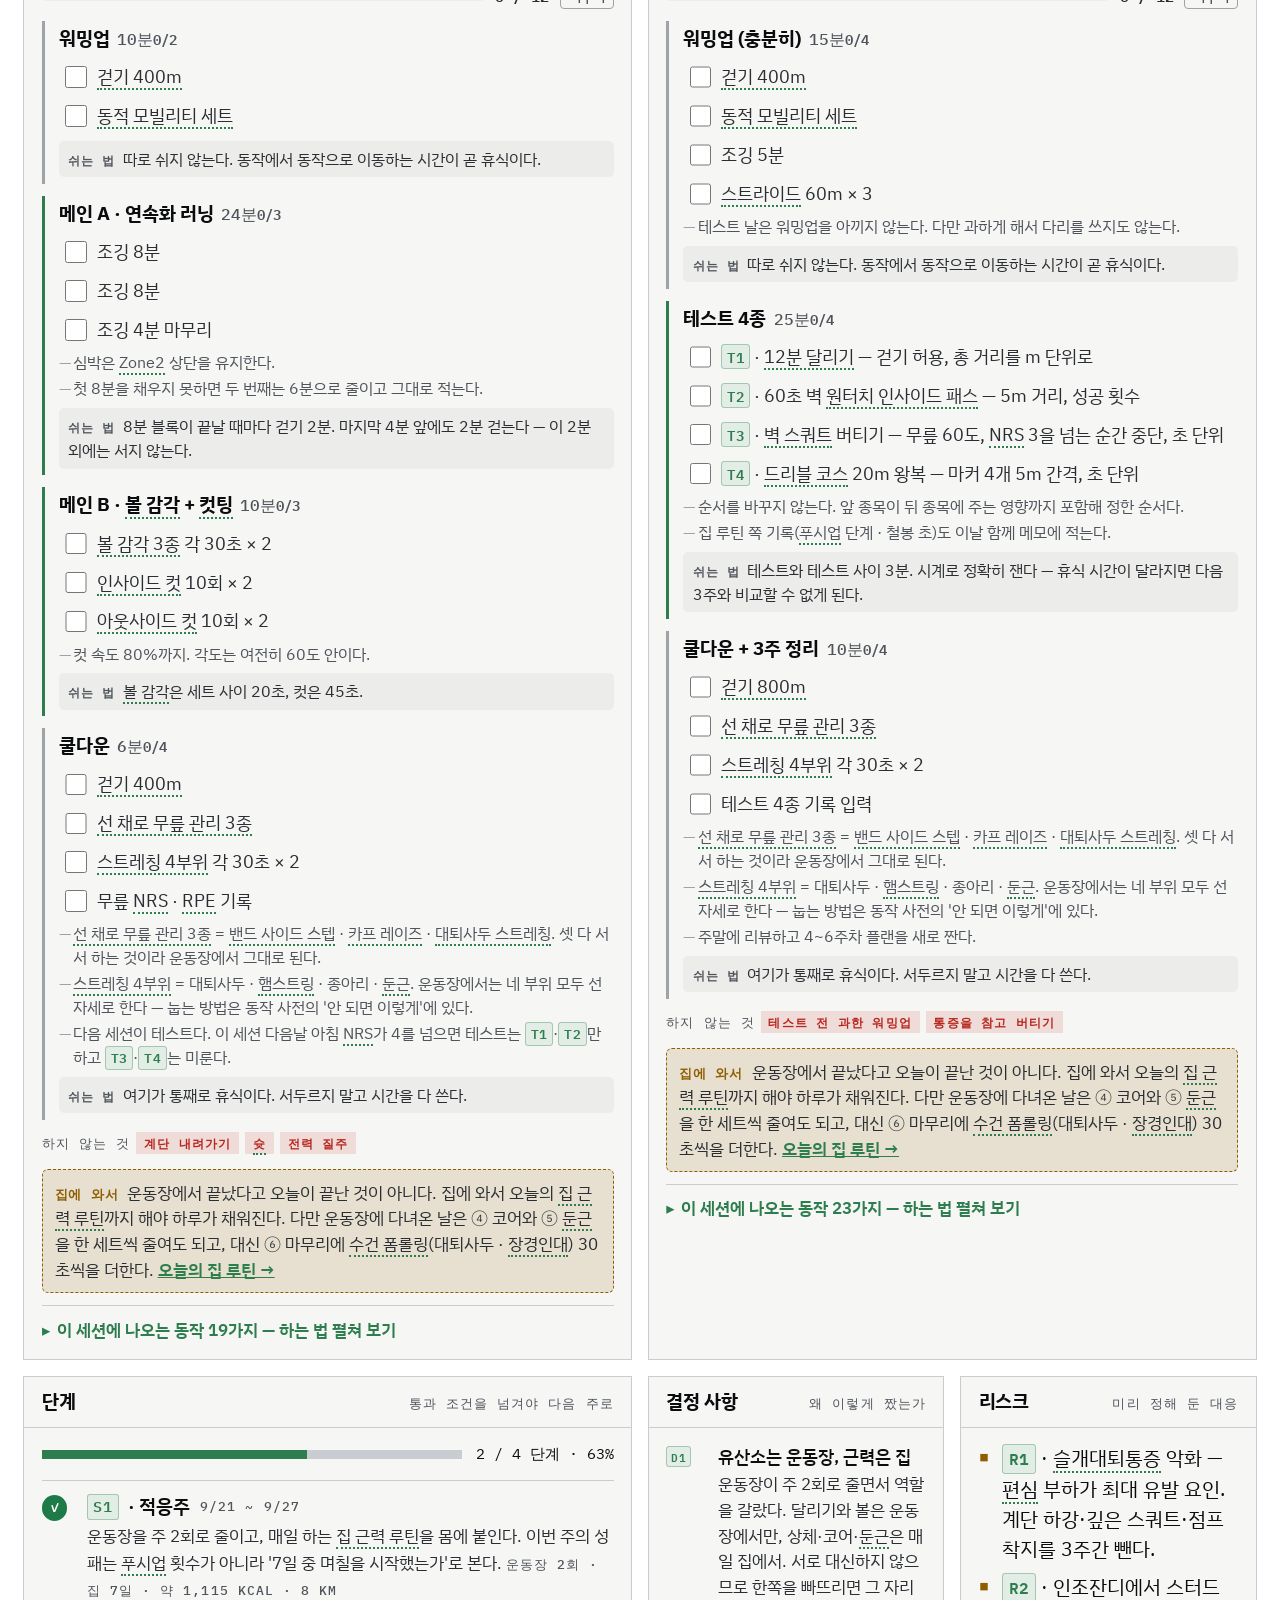
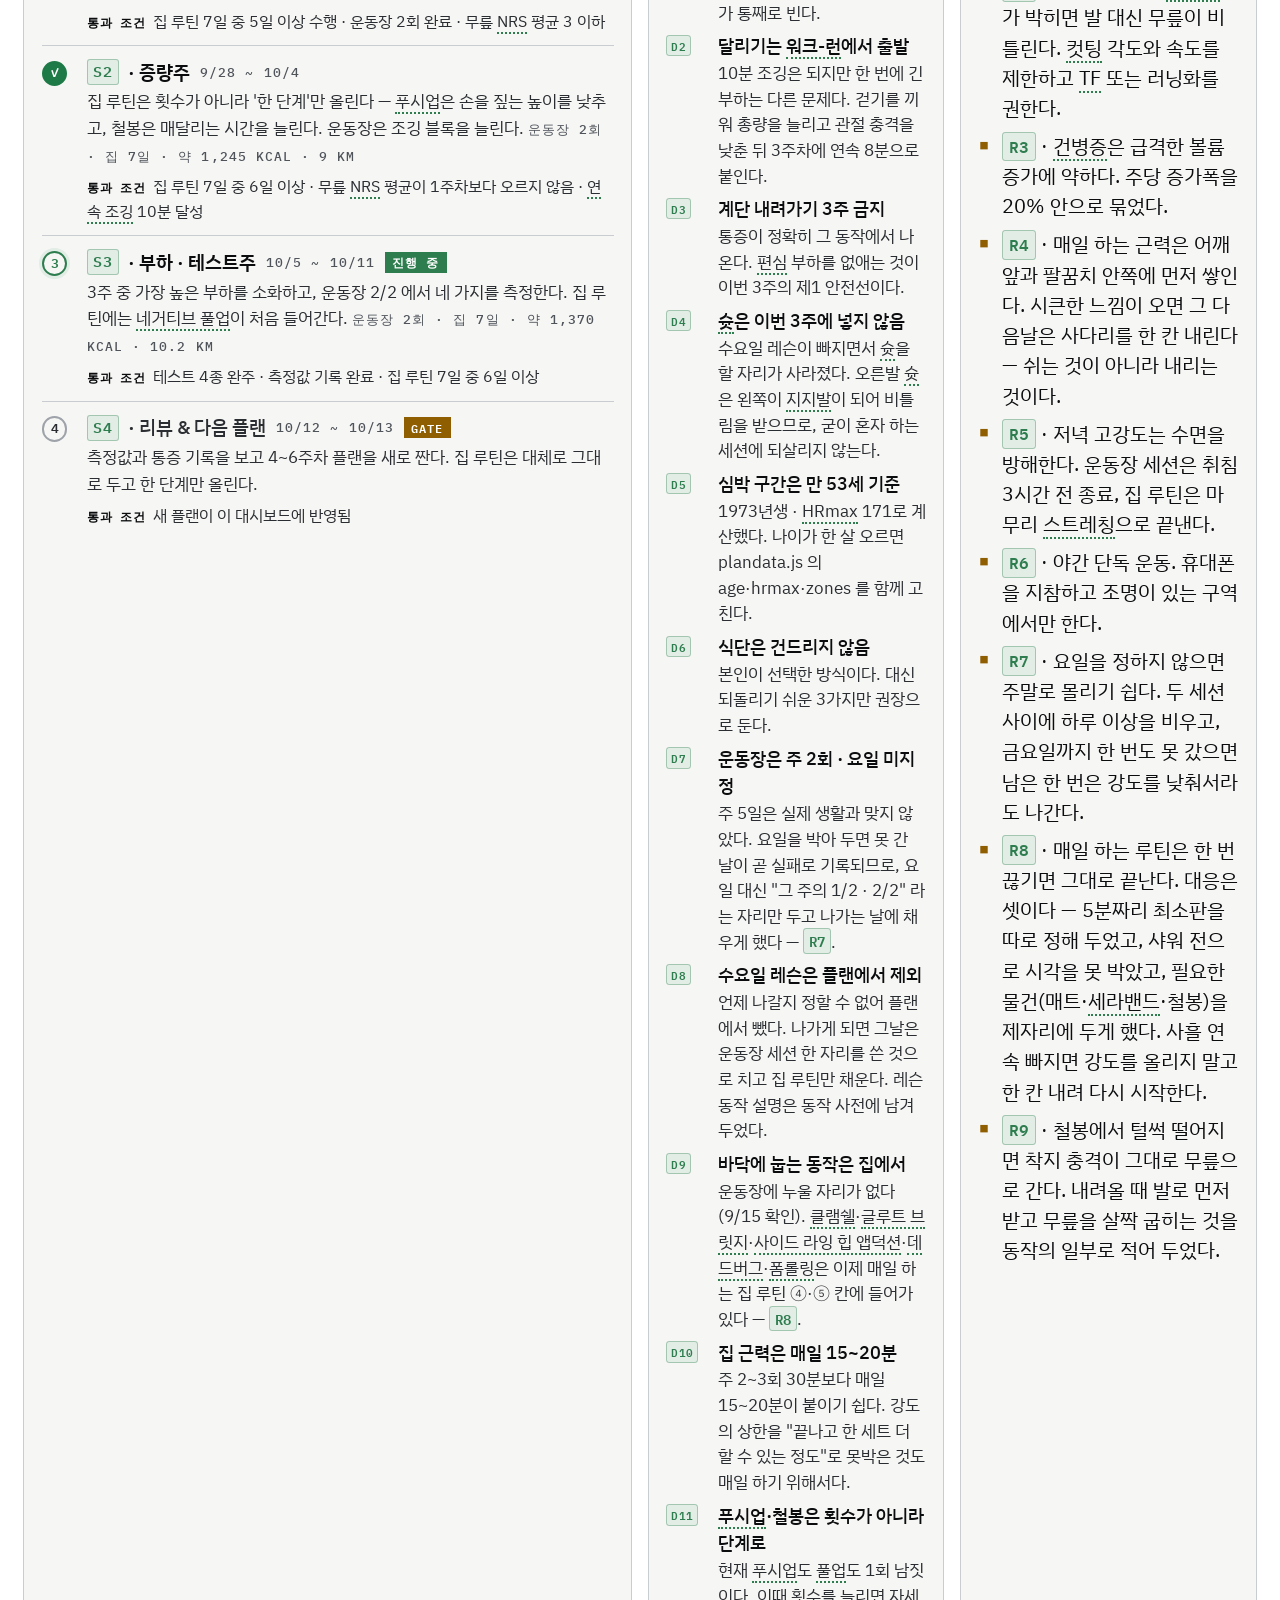
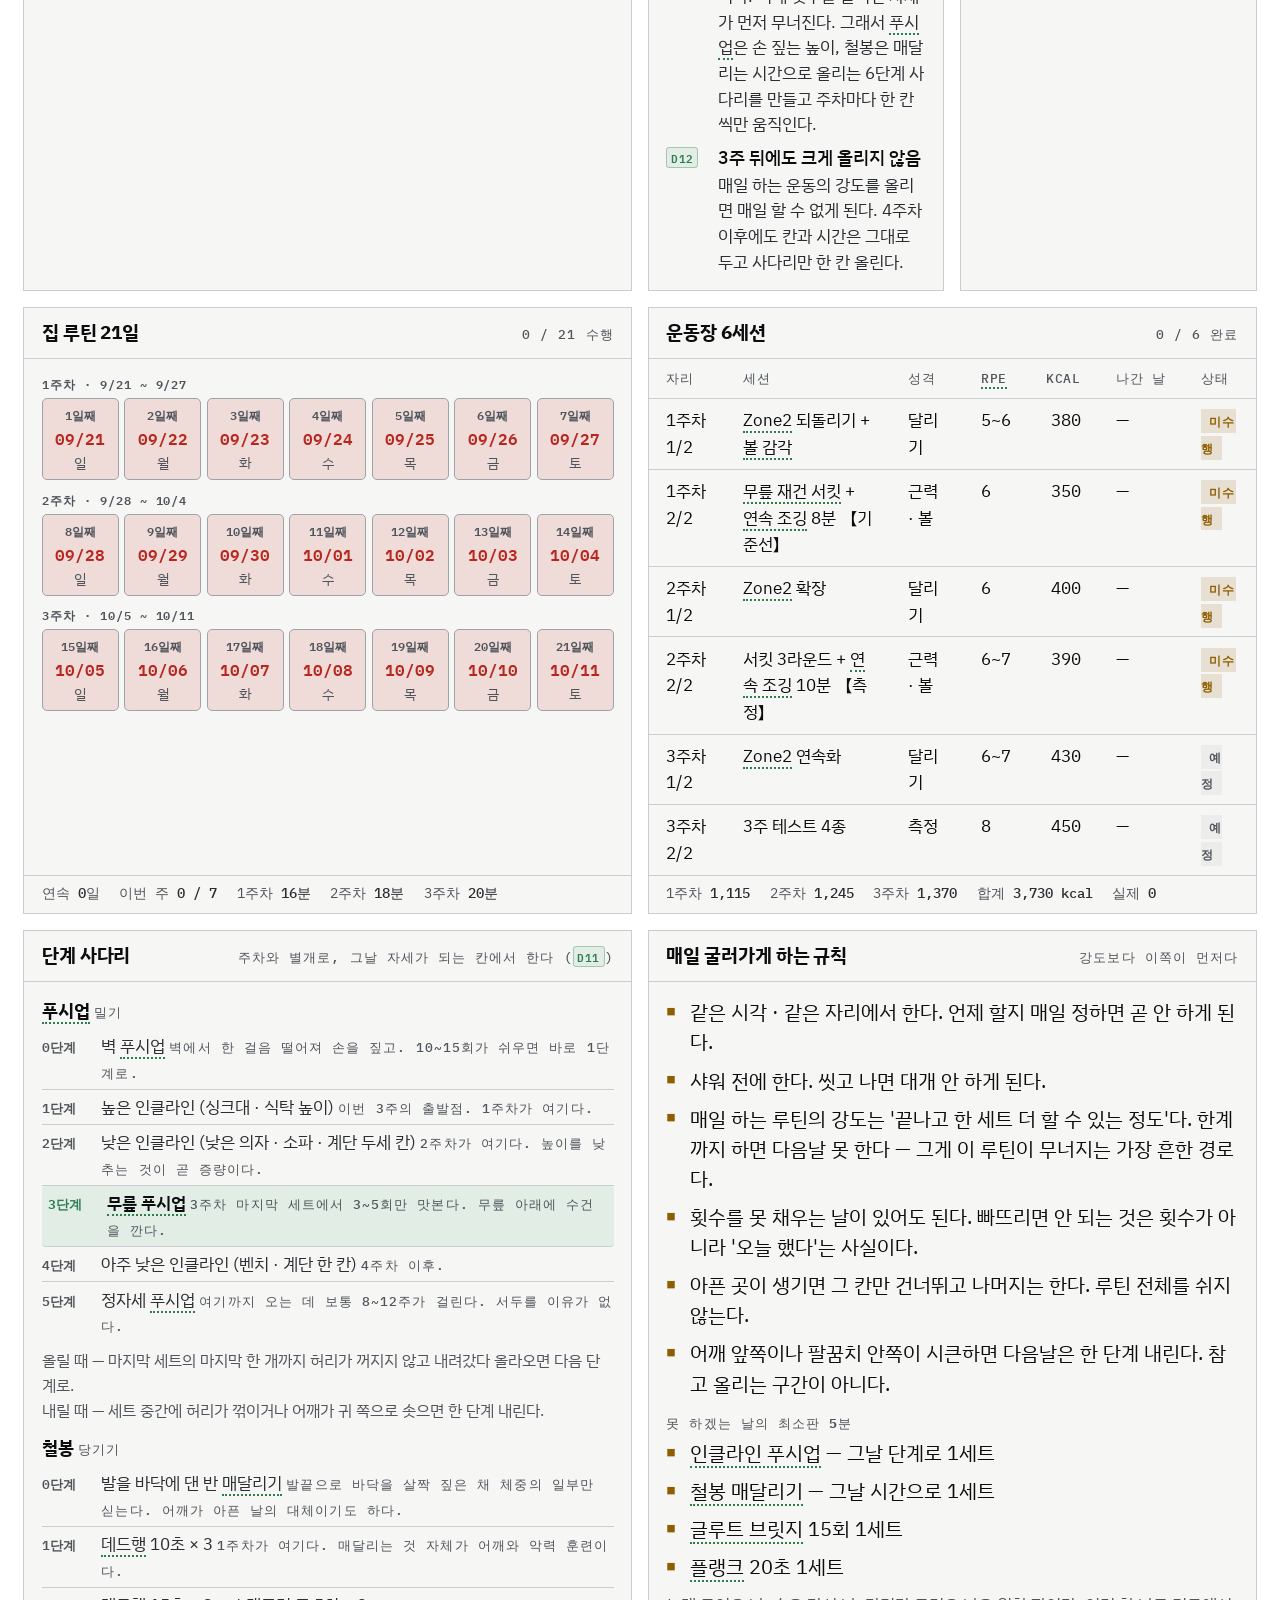
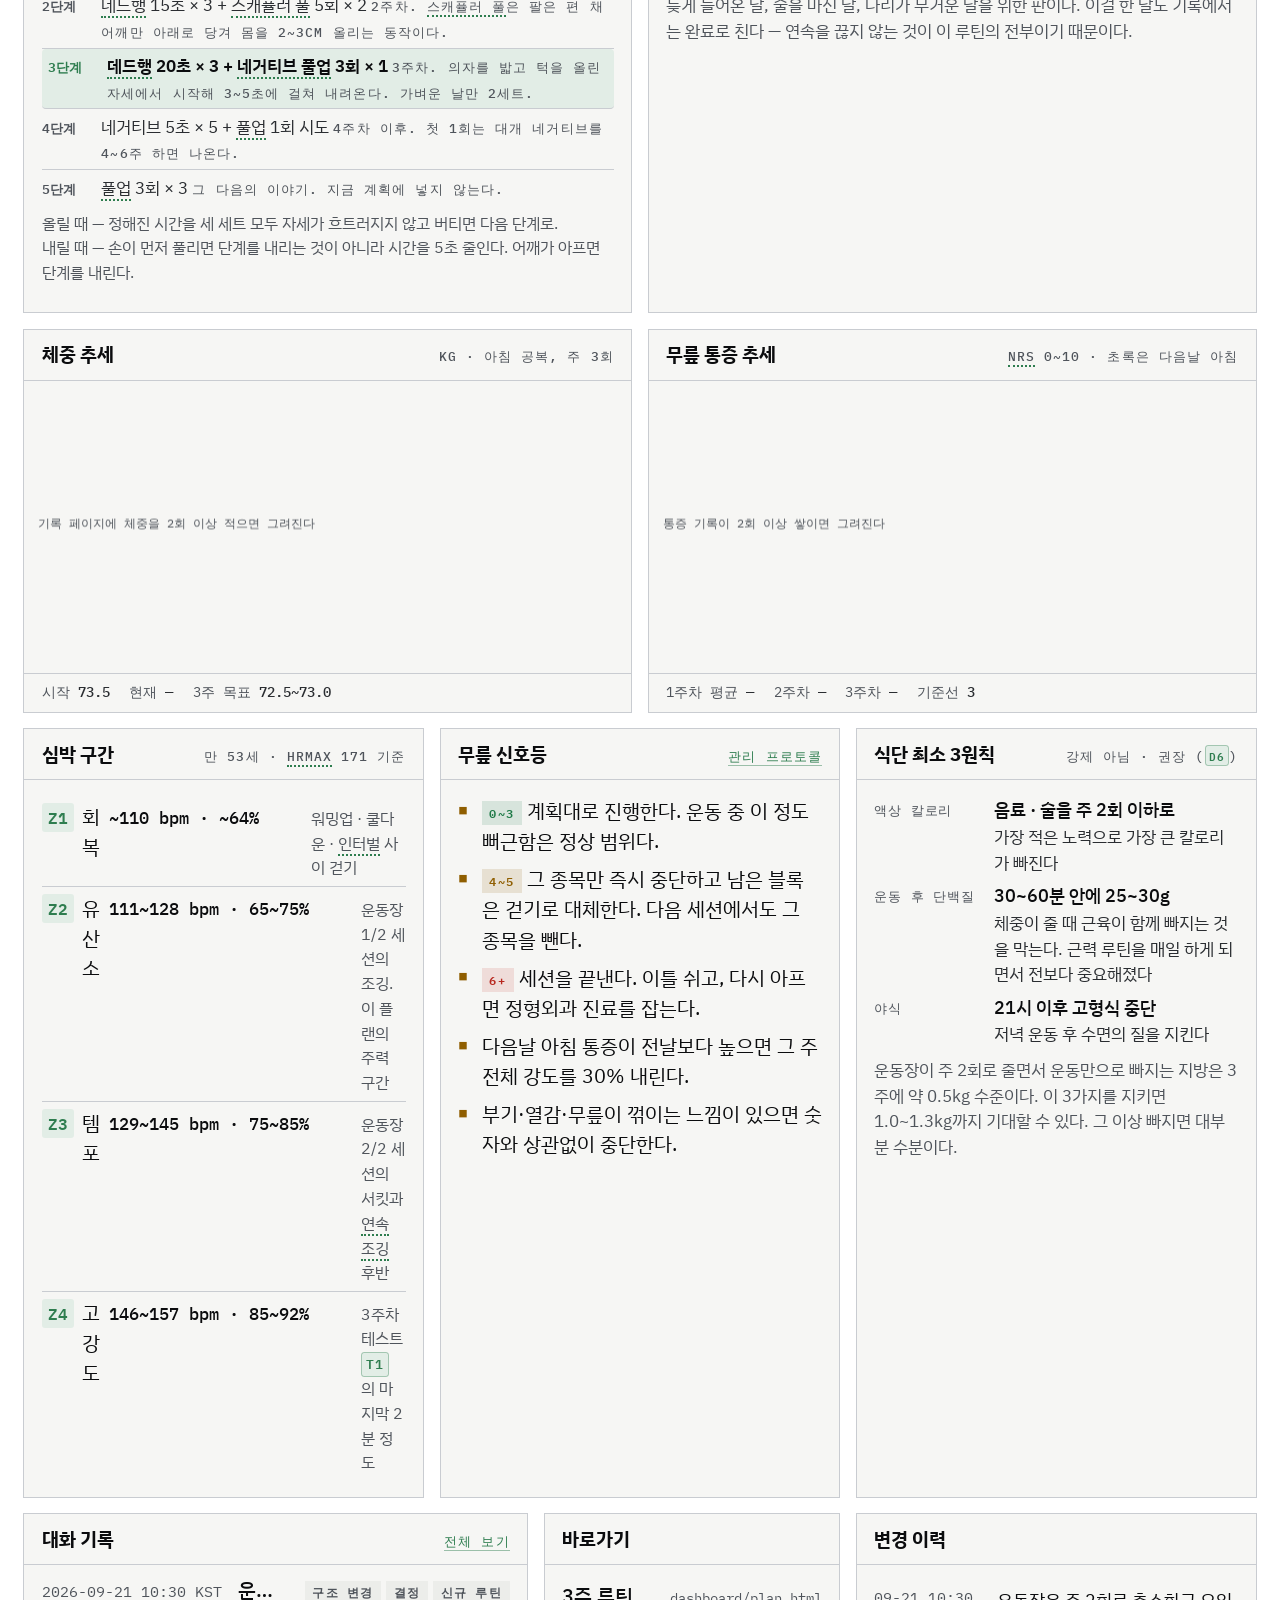
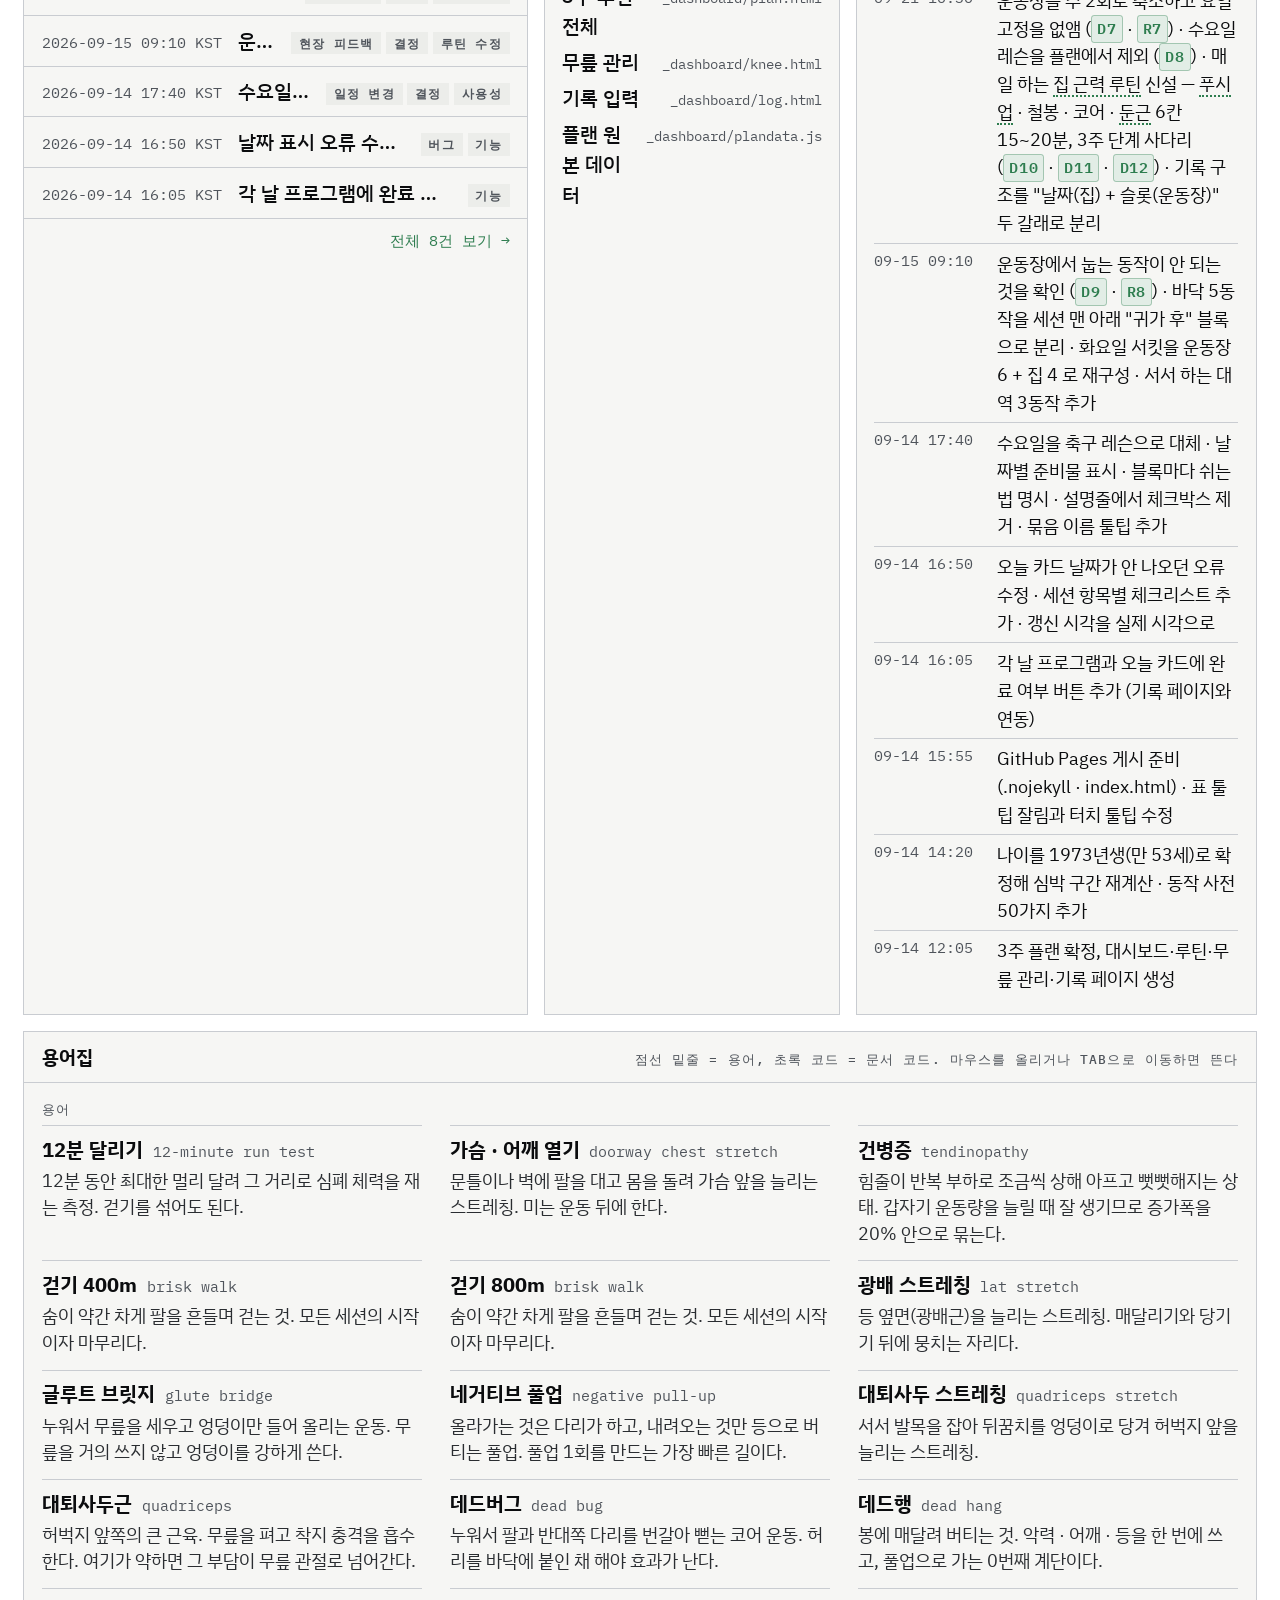
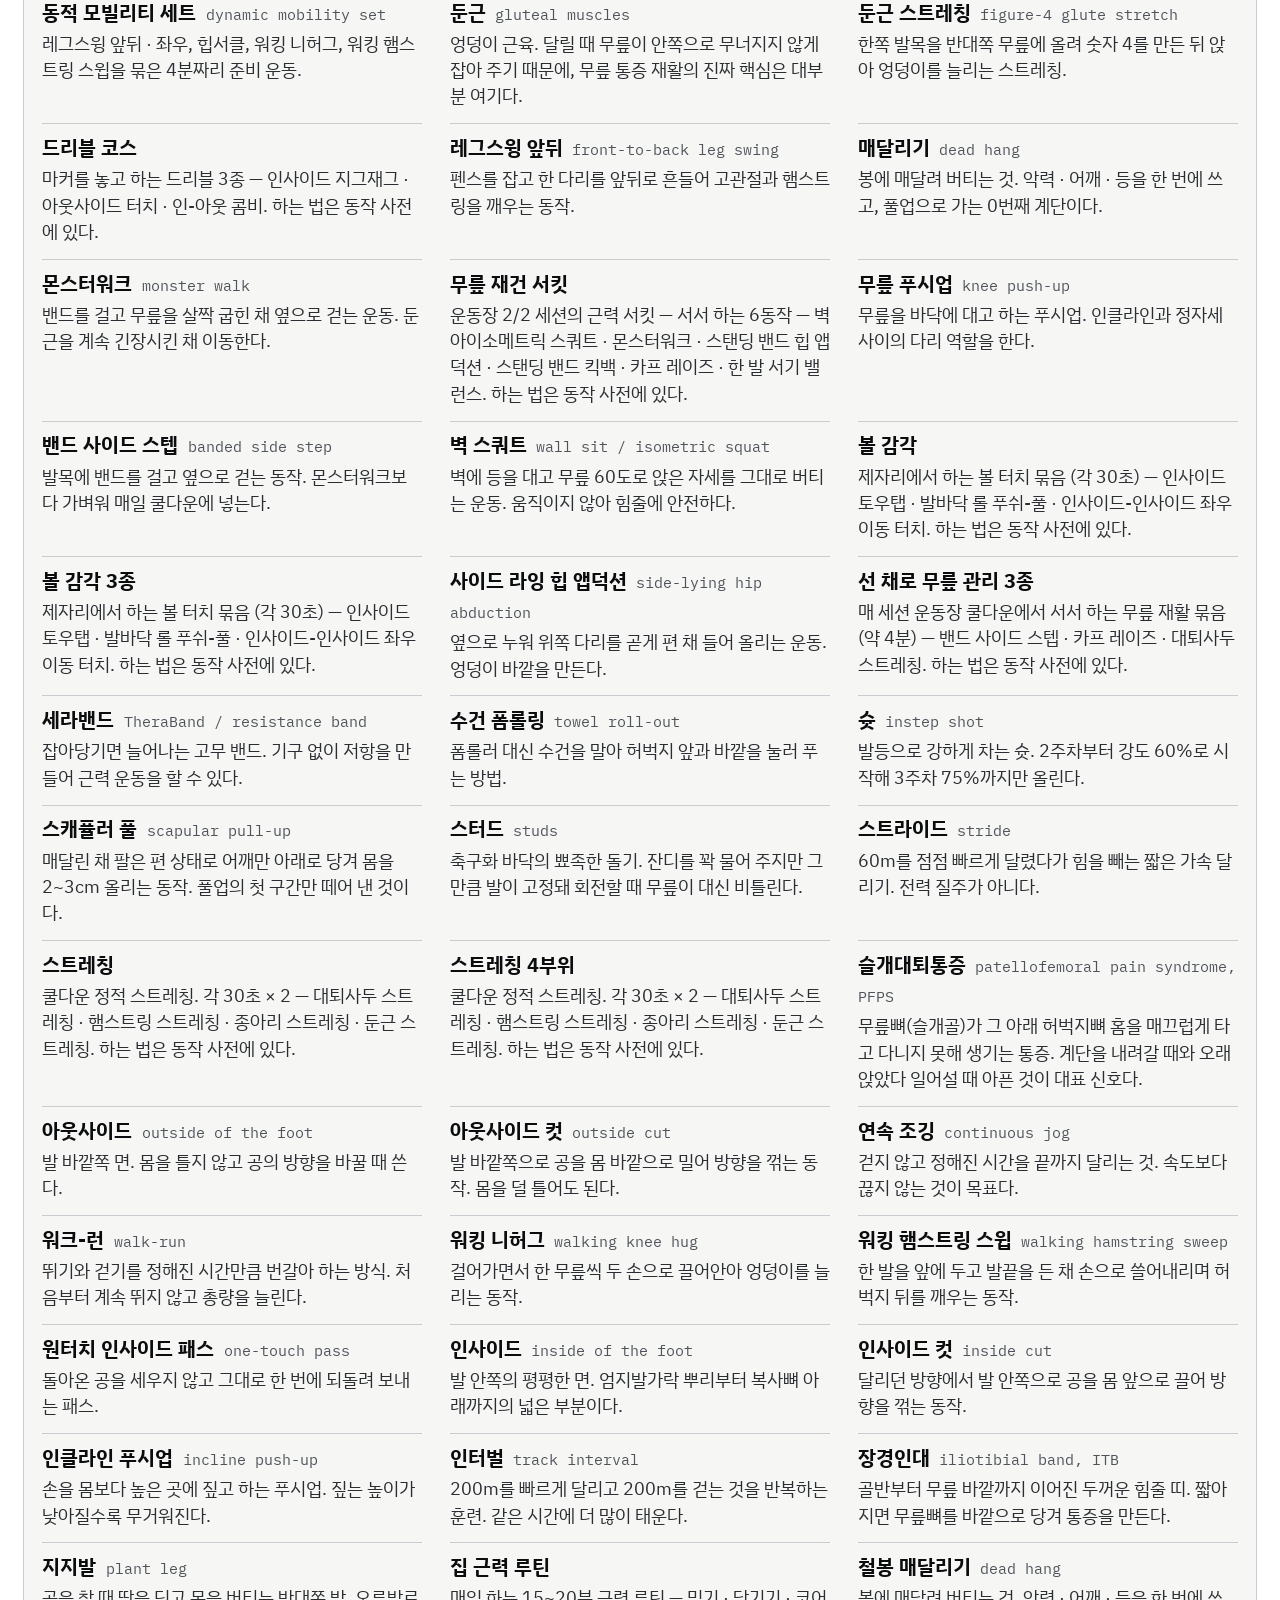
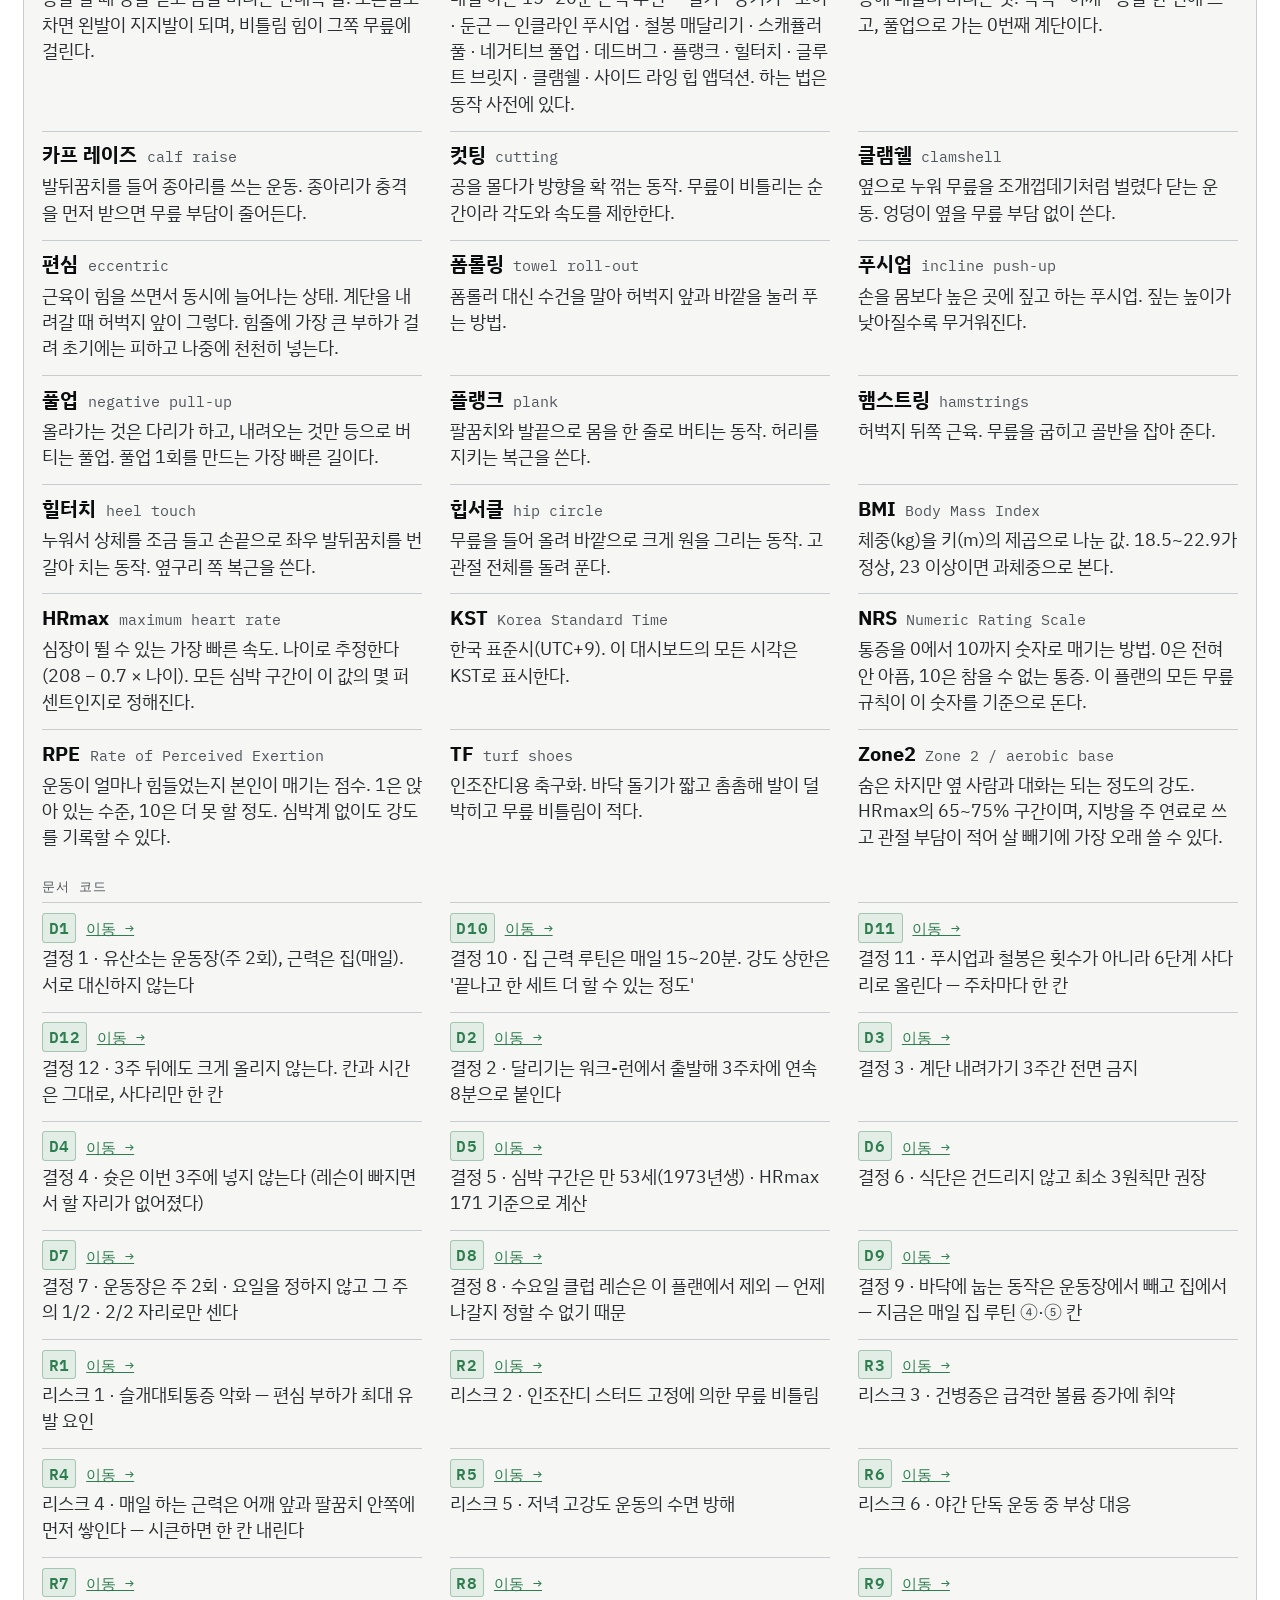
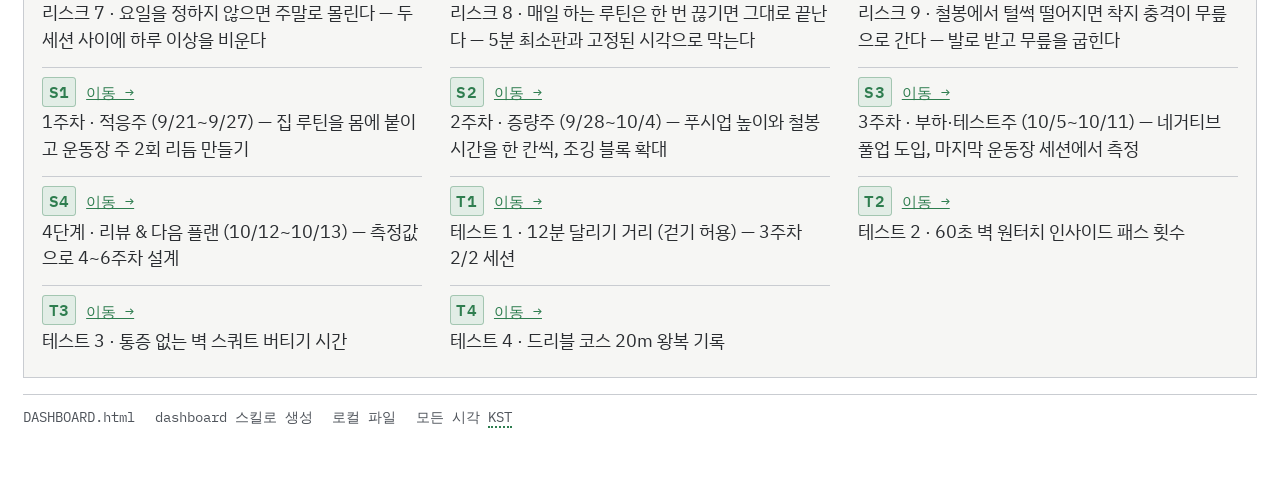
==== commit bdb58651: "운동장을 주 2회로 줄이고 매일 하는 집 근력 루틴을 신설 플랜을 두 갈래로 나눴다. 날짜가 필요한 것(매일 하는 집 루틴)과 필요 없는 것(운동장 세션)을 분리한 것이 이번 변경" ====
--- a/DASHBOARD.html
+++ b/DASHBOARD.html
@@ -3,7 +3,7 @@
 <head>
 <meta charset="utf-8">
 <meta name="viewport" content="width=device-width, initial-scale=1">
-<title>평일 저녁 축구 트레이닝 대시보드</title>
+<title>저녁 트레이닝 대시보드</title>
 <script>try{var t=localStorage.getItem('db-theme');if(t&&t!=='system')document.documentElement.dataset.theme=t}catch(e){}</script>
 <link rel="preconnect" href="https://fonts.googleapis.com">
 <link rel="stylesheet" href="https://fonts.googleapis.com/css2?family=IBM+Plex+Sans+KR:wght@400;500;600;700&family=IBM+Plex+Mono:wght@400;500;600&display=swap">
@@ -27,11 +27,6 @@
 .zrow .zz{font:600 .8rem var(--mono);background:var(--accent-soft);color:var(--accent);padding:.05rem .3rem;border-radius:3px}
 .zrow .zb{font:500 .88rem var(--mono);margin-left:auto;white-space:nowrap}
 .zrow .zu{color:var(--muted);font-size:.82rem;flex-basis:100%;margin-left:2.2rem}
-.wkgrid{display:grid;grid-template-columns:repeat(3,1fr);gap:.5rem}
-.wkgrid .c{border:1px solid var(--line);border-radius:6px;padding:.45rem .55rem}
-.wkgrid .c b{display:block;font-size:.88rem}
-.wkgrid .c .n{font:600 1.1rem var(--mono)}
-.wkgrid .c small{color:var(--muted);display:block;font-size:.78rem}
 .movebox{margin-top:.6rem;border-top:1px solid var(--line);padding-top:.45rem}
 .movebox>summary{cursor:pointer;font:600 .85rem var(--sans);color:var(--accent);list-style:none;padding:.15rem 0}
 .movebox>summary::-webkit-details-marker{display:none}
@@ -45,15 +40,42 @@
 .movelist em{display:block;color:var(--bad);font-size:.82rem;font-style:normal;margin-top:.1rem}
 .movecat{display:block;font:600 .62rem var(--mono);letter-spacing:.08em;text-transform:uppercase;color:var(--muted);margin:.55rem 0 .1rem;border-bottom:1px solid var(--line-2);padding-bottom:.12rem}
 .movecat b{color:var(--accent)}
-.movelist i{font:500 .78rem var(--mono);font-style:normal;color:var(--muted);margin-left:.4rem}
 .moveall{margin:.4rem 0 0;font-size:.85rem}
+
+/* 21일 격자 — 집 루틴을 며칠 했는지 한눈에 본다. 한 줄이 한 주다. */
+.d21{display:grid;grid-template-columns:repeat(7,1fr);gap:.28rem}
+.d21 .c{border:1px solid var(--line);border-radius:5px;padding:.3rem .2rem;text-align:center;min-height:3.1rem}
+.d21 .c .n{display:block;font:600 .62rem var(--mono);color:var(--muted)}
+.d21 .c .dd{display:block;font:600 .8rem var(--mono)}
+.d21 .c .w{display:block;font-size:.7rem;color:var(--muted)}
+.d21 .c[data-s=done]{background:var(--good-soft);border-color:var(--good)}
+.d21 .c[data-s=done] .dd{color:var(--good)}
+.d21 .c[data-s=today]{border-color:var(--accent);box-shadow:inset 0 0 0 1px var(--accent)}
+.d21 .c[data-s=miss]{background:var(--bad-soft);border-color:var(--line-2)}
+.d21 .c[data-s=miss] .dd{color:var(--bad)}
+.d21row{font:600 .62rem var(--mono);letter-spacing:.08em;text-transform:uppercase;color:var(--muted);margin:.5rem 0 .2rem}
+.d21row:first-child{margin-top:0}
+
+/* 사다리 — 푸시업 · 철봉이 지금 몇 단계인지 */
+.ldr{margin:0 0 .6rem}
+.ldr>b{display:block;font-size:.92rem;margin-bottom:.2rem}
+.ldr ol{list-style:none;margin:0;padding:0}
+.ldr li{display:flex;gap:.45rem;align-items:baseline;padding:.22rem 0;border-bottom:1px solid var(--line);font-size:.85rem}
+.ldr li:last-child{border-bottom:0}
+.ldr li .s{font:600 .68rem var(--mono);color:var(--muted);flex:none;width:2.6rem}
+.ldr li .v{color:var(--ink-2)}
+.ldr li[data-now]{background:var(--accent-soft);border-radius:4px;padding-left:.3rem;padding-right:.3rem}
+.ldr li[data-now] .s{color:var(--accent)}
+.ldr li[data-now] .v{color:var(--ink);font-weight:600}
+.fslot{display:flex;align-items:baseline;gap:.4rem;flex-wrap:wrap;margin-bottom:.35rem}
+.fslot .sl{font:700 .9rem var(--mono);color:var(--accent)}
 </style>
 </head>
 <body>
 <div class="wrap">
 
 <div class="topbar">
-  <span class="proj" id="dbProject">평일 저녁 축구 트레이닝</span>
+  <span class="proj" id="dbProject">저녁 트레이닝</span>
   <ul class="pages" id="dbPages"></ul>
   <span class="spacer"></span>
   <span class="source" id="dbSource" data-state="static"><span class="dot"></span><span class="txt">정적</span></span>
@@ -61,15 +83,15 @@
 </div>
 
 <header class="top">
-  <h1>평일 저녁 축구 트레이닝 · 3주</h1>
+  <h1>저녁 트레이닝 · 3주</h1>
   <span class="badge" data-state="진행 중">진행 중</span>
   <span class="badge accent" id="hdWeek">1주차</span>
-  <span class="badge">주 5회 · 평일 50분 + 수 레슨</span>
-  <p class="lede">월 · 화 · 목 · 금은 퇴근 후 광명시민운동장에서 혼자 50분, 수요일은 클럽 축구 레슨이다. 목표는 체중 감량과 기초 체력 회복이고, 모든 강도는 왼쪽 무릎이 견디는 선 안에서 정해진다. 오늘 할 것만 보고 나가면 된다.</p>
+  <span class="badge">집 근력 매일 15~20분 + 운동장 주 2회 50분</span>
+  <p class="lede">두 갈래다. <b>집 근력 루틴</b>은 매일 15~20분 — 푸시업 · 철봉 · 코어 · 둔근을 3주에 걸쳐 한 칸씩만 올린다. <b>운동장</b>은 주 2회 50분 — 요일은 정하지 않고 그 주의 <b>1/2 · 2/2</b> 두 자리를 나가는 날에 채운다. 모든 강도는 왼쪽 무릎이 견디는 선 안에서 정해진다.</p>
   <div class="meta">
     <span>갱신 <b><time id="dbUpdated" datetime="">—</time></b></span>
-    <span>기간 <b>2026-09-14 ~ 10-02 (15세션)</b></span>
-    <span>장소 <b>광명시민운동장 (월·화·목·금) · 클럽 레슨장 (수)</b></span>
+    <span>기간 <b id="hdRange">—</b></span>
+    <span>구성 <b>집 21일 · 운동장 6회</b></span>
     <span>기준 <b>1973년생 · 170cm · 73~74kg · BMI 25.4</b></span>
   </div>
 </header>
@@ -79,38 +101,36 @@
   <div class="panel" data-span="12">
     <div class="tiles">
       <div class="tile"><span class="label">오늘</span><span class="v" id="kToday" style="font-size:1.05rem">—</span><span class="s" id="kTodaySub">—</span></div>
-      <div class="tile"><span class="label">완료 세션</span><span class="v num"><span id="kDone">0</span> / 15</span><span class="s" id="kDoneSub">오늘 카드나 루틴에서 눌러 체크한다</span><div class="meter"><i id="kDoneBar" style="width:0%"></i></div></div>
+      <div class="tile"><span class="label">집 루틴 연속</span><span class="v num" id="kStreak">—</span><span class="s" id="kStreakSub">하루도 안 빠진 날수</span></div>
+      <div class="tile"><span class="label">집 루틴</span><span class="v num"><span id="kHome">0</span> / 21</span><span class="s" id="kHomeSub">21일 중 수행한 날</span><div class="meter"><i id="kHomeBar" style="width:0%"></i></div></div>
+      <div class="tile"><span class="label">운동장</span><span class="v num"><span id="kField">0</span> / 6</span><span class="s" id="kFieldSub">주 2회 × 3주</span><div class="meter"><i id="kFieldBar" style="width:0%"></i></div></div>
       <div class="tile"><span class="label">무릎 NRS 평균</span><span class="v num" id="kNrs">—</span><span class="s" id="kNrsSub">3 이하면 계획대로 증량</span></div>
       <div class="tile"><span class="label">체중</span><span class="v num" id="kW">—</span><span class="s" id="kWSub">시작 73.5kg 기준</span></div>
-      <div class="tile"><span class="label">누적 이동거리</span><span class="v num" id="kKm">—</span><span class="s">걷기 포함 · km</span></div>
-      <div class="tile"><span class="label">연속 수행</span><span class="v num" id="kStreak">—</span><span class="s">계획된 날 기준 연속 일수</span></div>
-    </div>
-  </div>
-</section>
-
-<!-- ── 오늘 세션 + 지금 ── -->
+    </div>
+  </div>
+</section>
+
+<!-- ── 오늘의 집 루틴 + 지금 ── -->
 <section class="grid">
   <div class="panel" data-span="8">
-    <div class="ph"><h2>오늘 할 세션</h2><span class="label"><a data-page="_dashboard/plan.html">3주 전체 루틴</a></span></div>
+    <div class="ph"><h2>오늘 · 집 근력 루틴</h2><span class="label"><a data-page="_dashboard/plan.html">3주 전체 루틴</a></span></div>
     <div class="pb" id="todayBox"></div>
   </div>
   <div class="panel" data-span="4">
     <div class="ph"><h2>지금</h2><span class="label">현재 단계 · 다음 할 일</span></div>
     <div class="pb">
       <span class="label">현재 단계</span>
-      <p style="font-weight:600;font-size:1.1rem;margin:.15rem 0 .2rem" id="nowStage">S1 · 적응주</p>
-      <p style="color:var(--ink-2)" id="nowText">이번 주는 기록을 모으는 주간이다. 무릎이 어디까지 견디는지 숫자로 확인하는 것이 유산소 성과보다 우선한다. S1의 통과 조건을 넘겨야 S2에서 컷팅과 슛을 넣는다. 수요일 레슨은 이번 주부터 바로 복귀한다 — 다만 숏게임은 한 판만 한다.</p>
+      <p style="font-weight:600;font-size:1.1rem;margin:.15rem 0 .2rem" id="nowStage">—</p>
+      <p style="color:var(--ink-2)" id="nowText">—</p>
       <span class="label" style="display:block;margin-top:.7rem">다음 할 일</span>
-      <ol class="next" style="margin-top:.3rem">
-        <li>오늘 세션을 마치고 <a data-page="_dashboard/log.html">기록</a>에 NRS · RPE · 거리를 입력한다</li>
-        <li>내일 아침 무릎 통증을 한 번 더 적는다 — 전날보다 높으면 강도를 30% 내린다</li>
-        <li>수요일 레슨은 15분 일찍 도착해 혼자 워밍업을 끝내 놓는다</li>
-        <li>금요일에 연속 조깅 8분 거리를 재서 3주차 T1의 기준선을 만든다</li>
-      </ol>
+      <ol class="next" style="margin-top:.3rem" id="nextList"></ol>
       <div class="blocked-note" style="margin-top:.7rem"><b>주의</b>계단 내려가기는 3주 내내 금지다. 슬개대퇴통증에서 가장 확실한 통증 유발 동작이라 R1로 따로 관리한다.</div>
     </div>
   </div>
 </section>
+
+<!-- ── 이번 주 운동장 2회 ── -->
+<section class="grid" id="fieldWrap"></section>
 
 <!-- ── 단계 · 결정 · 리스크 ── -->
 <section class="grid">
@@ -125,15 +145,18 @@
     <div class="ph"><h2>결정 사항</h2><span class="label">왜 이렇게 짰는가</span></div>
     <div class="pb">
       <dl class="kv">
-        <dt>D1</dt><dd>유산소 우선, 근력은 보조<small>목표가 체중 감량과 기초 체력이라 시간의 절반 이상을 유산소에 쓴다. 다만 둔근 근력은 무릎을 지키는 장치라 매주 넣는다.</small></dd>
-        <dt>D2</dt><dd>1주차는 워크-런<small>10분 조깅은 되지만 주 5일 연속 부하는 다른 문제다. 걷기를 끼워 총량을 늘리고 관절 충격을 낮춘다.</small></dd>
+        <dt>D1</dt><dd>유산소는 운동장, 근력은 집<small>운동장이 주 2회로 줄면서 역할을 갈랐다. 달리기와 볼은 운동장에서만, 상체·코어·둔근은 매일 집에서. 서로 대신하지 않으므로 한쪽을 빠뜨리면 그 자리가 통째로 빈다.</small></dd>
+        <dt>D2</dt><dd>달리기는 워크-런에서 출발<small>10분 조깅은 되지만 한 번에 긴 부하는 다른 문제다. 걷기를 끼워 총량을 늘리고 관절 충격을 낮춘 뒤 3주차에 연속 8분으로 붙인다.</small></dd>
         <dt>D3</dt><dd>계단 내려가기 3주 금지<small>통증이 정확히 그 동작에서 나온다. 편심 부하를 없애는 것이 이번 3주의 제1 안전선이다.</small></dd>
-        <dt>D4</dt><dd>슛은 레슨 안에서만, 60%→75%<small>오른발로 찰 때 왼쪽이 지지발이 되어 비틀림을 받는다. 수요일 레슨의 마무리 슛으로만 하고, 1회차는 인사이드, 2회차 인스텝 60%, 3회차 75%까지 올린다.</small></dd>
+        <dt>D4</dt><dd>슛은 이번 3주에 넣지 않음<small>수요일 레슨이 빠지면서 슛을 할 자리가 사라졌다. 오른발 슛은 왼쪽이 지지발이 되어 비틀림을 받으므로, 굳이 혼자 하는 세션에 되살리지 않는다.</small></dd>
         <dt>D5</dt><dd>심박 구간은 만 53세 기준<small>1973년생 · HRmax 171로 계산했다. 나이가 한 살 오르면 plandata.js 의 age·hrmax·zones 를 함께 고친다.</small></dd>
         <dt>D6</dt><dd>식단은 건드리지 않음<small>본인이 선택한 방식이다. 대신 되돌리기 쉬운 3가지만 권장으로 둔다.</small></dd>
-        <dt>D7</dt><dd>주 5일 고정<small>주말은 회복. 생활축구 경기를 뛴 주는 월요일 강도를 한 단계 내린다.</small></dd>
-        <dt>D8</dt><dd>수요일은 축구 레슨으로 대체<small>무릎 때문에 빠져 있던 클럽 레슨에 복귀한다. 혼자 하던 인터벌·슛 블록은 레슨의 론도와 숏게임이 대신하므로 따로 넣지 않는다. 대신 강도를 내가 정할 수 없는 만큼 빠질 기준을 미리 정해 뒀다 — R7.</small></dd>
-        <dt>D9</dt><dd>바닥에 눕는 동작은 집에서<small>9/15 화요일에 운동장에서 직접 해 보니 누울 자리가 없었다. 클램쉘·글루트 브릿지·사이드 라잉 힙 앱덕션·데드버그·폼롤링을 각 세션 맨 아래 "귀가 후" 블록으로 옮겼다. 빼지 않고 옮긴 이유는 둔근과 코어가 이 플랜에서 무릎을 지키는 장치이기 때문이다. 운동장에는 서서 되는 대역(스탠딩 밴드 힙 앱덕션·킥백·한 발 서기)을 대신 넣었다 — R8.</small></dd>
+        <dt>D7</dt><dd>운동장은 주 2회 · 요일 미지정<small>주 5일은 실제 생활과 맞지 않았다. 요일을 박아 두면 못 간 날이 곧 실패로 기록되므로, 요일 대신 "그 주의 1/2 · 2/2" 라는 자리만 두고 나가는 날에 채우게 했다 — R7.</small></dd>
+        <dt>D8</dt><dd>수요일 레슨은 플랜에서 제외<small>언제 나갈지 정할 수 없어 플랜에서 뺐다. 나가게 되면 그날은 운동장 세션 한 자리를 쓴 것으로 치고 집 루틴만 채운다. 레슨 동작 설명은 동작 사전에 남겨 두었다.</small></dd>
+        <dt>D9</dt><dd>바닥에 눕는 동작은 집에서<small>운동장에 누울 자리가 없다(9/15 확인). 클램쉘·글루트 브릿지·사이드 라잉 힙 앱덕션·데드버그·폼롤링은 이제 매일 하는 집 루틴 ④·⑤ 칸에 들어가 있다 — R8.</small></dd>
+        <dt>D10</dt><dd>집 근력은 매일 15~20분<small>주 2~3회 30분보다 매일 15~20분이 붙이기 쉽다. 강도의 상한을 "끝나고 한 세트 더 할 수 있는 정도"로 못박은 것도 매일 하기 위해서다.</small></dd>
+        <dt>D11</dt><dd>푸시업·철봉은 횟수가 아니라 단계로<small>현재 푸시업도 풀업도 1회 남짓이다. 이때 횟수를 늘리면 자세가 먼저 무너진다. 그래서 푸시업은 손 짚는 높이, 철봉은 매달리는 시간으로 올리는 6단계 사다리를 만들고 주차마다 한 칸씩만 움직인다.</small></dd>
+        <dt>D12</dt><dd>3주 뒤에도 크게 올리지 않음<small>매일 하는 운동의 강도를 올리면 매일 할 수 없게 된다. 4주차 이후에도 칸과 시간은 그대로 두고 사다리만 한 칸 올린다.</small></dd>
       </dl>
     </div>
   </div>
@@ -144,26 +167,45 @@
         <li>R1 · 슬개대퇴통증 악화 — 편심 부하가 최대 유발 요인. 계단 하강·깊은 스쿼트·점프 착지를 3주간 뺀다.</li>
         <li>R2 · 인조잔디에서 스터드가 박히면 발 대신 무릎이 비틀린다. 컷팅 각도와 속도를 제한하고 TF 또는 러닝화를 권한다.</li>
         <li>R3 · 건병증은 급격한 볼륨 증가에 약하다. 주당 증가폭을 20% 안으로 묶었다.</li>
-        <li>R4 · 오른발 슛이 오히려 왼쪽 지지발에 부하를 준다. 슛 횟수를 양발 모두 제한한다.</li>
-        <li>R5 · 저녁 고강도는 수면을 방해한다. 수요일·금요일은 취침 3시간 전 종료.</li>
+        <li>R4 · 매일 하는 근력은 어깨 앞과 팔꿈치 안쪽에 먼저 쌓인다. 시큰한 느낌이 오면 그 다음날은 사다리를 한 칸 내린다 — 쉬는 것이 아니라 내리는 것이다.</li>
+        <li>R5 · 저녁 고강도는 수면을 방해한다. 운동장 세션은 취침 3시간 전 종료, 집 루틴은 마무리 스트레칭으로 끝낸다.</li>
         <li>R6 · 야간 단독 운동. 휴대폰을 지참하고 조명이 있는 구역에서만 한다.</li>
-        <li>R7 · 수요일 레슨은 강도를 내가 정하지 못한다. 숏게임 판수 상한(1회차 1판 → 2회차부터 남은 시간)과 "삐끗하면 그 자리에서 빠진다"를 미리 정해 두고, 다음날 아침 NRS로 판정한다.</li>
-        <li>R8 · 집에서 하는 블록은 빠뜨리기 쉽다. 운동장에서 끝났다는 느낌이 들기 때문이다. 대응은 셋이다 — 체크리스트에 그대로 남겨 진행바가 100%가 되지 않게 했고, 샤워 전에 하도록 시각을 못 박았고, 필요한 물건(매트·세라밴드)을 집에 두게 했다. 그래도 사흘 연속 빠지면 화요일 운동장 서킷을 한 라운드 늘려 보충한다.</li>
+        <li>R7 · 요일을 정하지 않으면 주말로 몰리기 쉽다. 두 세션 사이에 하루 이상을 비우고, 금요일까지 한 번도 못 갔으면 남은 한 번은 강도를 낮춰서라도 나간다.</li>
+        <li>R8 · 매일 하는 루틴은 한 번 끊기면 그대로 끝난다. 대응은 셋이다 — 5분짜리 최소판을 따로 정해 두었고, 샤워 전으로 시각을 못 박았고, 필요한 물건(매트·세라밴드·철봉)을 제자리에 두게 했다. 사흘 연속 빠지면 강도를 올리지 말고 한 칸 내려 다시 시작한다.</li>
+        <li>R9 · 철봉에서 털썩 떨어지면 착지 충격이 그대로 무릎으로 간다. 내려올 때 발로 먼저 받고 무릎을 살짝 굽히는 것을 동작의 일부로 적어 두었다.</li>
       </ul>
     </div>
   </div>
 </section>
 
-<!-- ── 부하 곡선 + 15일 표 ── -->
+<!-- ── 21일 격자 + 운동장 6세션 ── -->
 <section class="grid">
   <div class="panel" data-span="6">
-    <div class="ph"><h2>일별 예상 소모</h2><span class="label">kcal · 73.5kg 기준 추정</span></div>
-    <div class="pb tight"><div class="chart"><canvas id="chartLoad"></canvas></div></div>
+    <div class="ph"><h2>집 루틴 21일</h2><span class="label" id="d21Label">—</span></div>
+    <div class="pb" id="d21Box"></div>
+    <div class="pf" id="d21Foot"></div>
+  </div>
+  <div class="panel" data-span="6">
+    <div class="ph"><h2>운동장 6세션</h2><span class="label" id="tblLabel">—</span></div>
+    <div class="pb tight" id="tblField"></div>
     <div class="pf" id="kcalFoot"></div>
   </div>
+</section>
+
+<!-- ── 단계 사다리 ── -->
+<section class="grid">
   <div class="panel" data-span="6">
-    <div class="ph"><h2>15세션 한눈에</h2><span class="label" id="tblLabel">—</span></div>
-    <div class="pb tight" id="tblDays"></div>
+    <div class="ph"><h2>단계 사다리</h2><span class="label">주차와 별개로, 그날 자세가 되는 칸에서 한다 (D11)</span></div>
+    <div class="pb" id="ladderBox"></div>
+  </div>
+  <div class="panel" data-span="6">
+    <div class="ph"><h2>매일 굴러가게 하는 규칙</h2><span class="label">강도보다 이쪽이 먼저다</span></div>
+    <div class="pb">
+      <ul class="rules" id="homeRules"></ul>
+      <span class="label" style="display:block;margin-top:.7rem">못 하겠는 날의 최소판 <b id="minMin">5</b>분</span>
+      <ul class="rules" id="minList" style="margin-top:.25rem"></ul>
+      <p style="color:var(--muted);font-size:.85rem;margin-top:.5rem" id="minNote"></p>
+    </div>
   </div>
 </section>
 
@@ -172,7 +214,7 @@
   <div class="panel" data-span="6">
     <div class="ph"><h2>체중 추세</h2><span class="label">kg · 아침 공복, 주 3회</span></div>
     <div class="pb tight"><div class="chart"><canvas id="chartW"></canvas></div></div>
-    <div class="pf"><span>시작 <b id="wStart">—</b></span><span>현재 <b id="wNow">—</b></span><span>3주 목표 <b>72.3~72.8</b></span></div>
+    <div class="pf"><span>시작 <b id="wStart">—</b></span><span>현재 <b id="wNow">—</b></span><span>3주 목표 <b>72.5~73.0</b></span></div>
   </div>
   <div class="panel" data-span="6">
     <div class="ph"><h2>무릎 통증 추세</h2><span class="label">NRS 0~10 · 초록은 다음날 아침</span></div>
@@ -203,7 +245,7 @@
     <div class="ph"><h2>식단 최소 3원칙</h2><span class="label">강제 아님 · 권장 (D6)</span></div>
     <div class="pb">
       <dl class="kv" id="dietBox"></dl>
-      <p style="color:var(--muted);font-size:.85rem;margin-top:.5rem">운동만으로는 3주에 지방 약 0.7kg이 빠진다. 이 3가지를 지키면 1.2~1.5kg까지 기대할 수 있다. 그 이상 빠지면 대부분 수분이다.</p>
+      <p style="color:var(--muted);font-size:.85rem;margin-top:.5rem">운동장이 주 2회로 줄면서 운동만으로 빠지는 지방은 3주에 약 0.5kg 수준이다. 이 3가지를 지키면 1.0~1.3kg까지 기대할 수 있다. 그 이상 빠지면 대부분 수분이다.</p>
     </div>
   </div>
 </section>
@@ -229,8 +271,9 @@
     <div class="ph"><h2>변경 이력</h2></div>
     <div class="pb">
       <ul class="history">
-        <li><time datetime="2026-09-15T09:10+09:00">09-15 09:10</time><span>운동장에서 눕는 동작이 안 되는 것을 확인 (D9 · R8) · 바닥 5동작을 세션 맨 아래 "귀가 후" 블록으로 분리 · 화요일 서킷을 운동장 6 + 집 4 로 재구성 · 서서 하는 대역 3동작 추가 · 제자리 볼터치 설명 구체화</span></li>
-        <li><time datetime="2026-09-14T17:40+09:00">09-14 17:40</time><span>수요일을 축구 레슨으로 대체 (D8 · R7) · 날짜별 준비물 표시 · 블록마다 쉬는 법 명시 · 설명줄에서 체크박스 제거 · 묶음 이름 툴팁 추가</span></li>
+        <li><time datetime="2026-09-21T10:30+09:00">09-21 10:30</time><span>운동장을 주 2회로 축소하고 요일 고정을 없앰 (D7 · R7) · 수요일 레슨을 플랜에서 제외 (D8) · 매일 하는 집 근력 루틴 신설 — 푸시업 · 철봉 · 코어 · 둔근 6칸 15~20분, 3주 단계 사다리 (D10 · D11 · D12) · 기록 구조를 "날짜(집) + 슬롯(운동장)" 두 갈래로 분리</span></li>
+        <li><time datetime="2026-09-15T09:10+09:00">09-15 09:10</time><span>운동장에서 눕는 동작이 안 되는 것을 확인 (D9 · R8) · 바닥 5동작을 세션 맨 아래 "귀가 후" 블록으로 분리 · 화요일 서킷을 운동장 6 + 집 4 로 재구성 · 서서 하는 대역 3동작 추가</span></li>
+        <li><time datetime="2026-09-14T17:40+09:00">09-14 17:40</time><span>수요일을 축구 레슨으로 대체 · 날짜별 준비물 표시 · 블록마다 쉬는 법 명시 · 설명줄에서 체크박스 제거 · 묶음 이름 툴팁 추가</span></li>
         <li><time datetime="2026-09-14T16:50+09:00">09-14 16:50</time><span>오늘 카드 날짜가 안 나오던 오류 수정 · 세션 항목별 체크리스트 추가 · 갱신 시각을 실제 시각으로</span></li>
         <li><time datetime="2026-09-14T16:05+09:00">09-14 16:05</time><span>각 날 프로그램과 오늘 카드에 완료 여부 버튼 추가 (기록 페이지와 연동)</span></li>
         <li><time datetime="2026-09-14T15:55+09:00">09-14 15:55</time><span>GitHub Pages 게시 준비(.nojekyll · index.html) · 표 툴팁 잘림과 터치 툴팁 수정</span></li>
@@ -261,87 +304,145 @@
 <script src="_dashboard/dashboard.js"></script>
 <script>
 (function () {
-  const P = window.DB_PLAN, LOG = window.EXLOG;
+  const P = window.DB_PLAN, LOG = window.EXLOG, SES = window.DB_SESSION;
   const d = LOG.load(), st = LOG.stats(d, P);
   const $ = id => document.getElementById(id);
   const esc = DB.esc;
   const md = (s, n) => s == null ? '—' : (+s).toFixed(n);
-
-  /* ── 완료 여부 버튼. 기록 페이지와 같은 저장소를 본다 ── */
   const canSave = LOG.available();
-  const LABEL = { done: '완료', today: '오늘', missed: '미기록', todo: '예정' };
-  const stateOf = x => (d.sessions[x.date] || {}).done ? 'done'
-    : x.date === st.today ? 'today'
-    : x.date < st.today ? 'missed' : 'todo';
-  const todayStateBtn = x => {
-    const s = stateOf(x);
-    return '<button class="dstate" type="button" id="todayState" data-date="' + x.date + '" data-state="' + s + '"' +
-      ' aria-pressed="' + (s === 'done') + '"' +
+  const short = k => k.slice(5).replace('-', '/');
+
+  $('hdRange').textContent = short(P.start) + ' ~ ' + short(window.DB_DATE_OF(P.days)) + ' (21일)';
+
+  /* ═══ 오늘 · 집 근력 루틴 ═══
+     운동장과 달리 이쪽은 날짜가 있다. 오늘 날짜의 기록에 체크가 쌓인다. */
+  const hw = window.DB_HOME_OF(st.currentWeek);
+  const today = st.today;
+  const rec = d.sessions[today] || (d.sessions[today] = {});
+  const box = $('todayBox');
+
+  const homeBtn = () => {
+    const s = rec.done ? 'done' : 'today';
+    return '<button class="dstate" type="button" id="homeState" data-state="' + s + '" aria-pressed="' + (s === 'done') + '"' +
       (canSave ? ' title="눌러서 완료 여부를 바꾼다"' : ' disabled title="이 브라우저는 저장을 막고 있어 바꿀 수 없다"') +
-      '>' + LABEL[s] + '</button>';
+      '>' + (rec.done ? '완료' : '오늘') + '</button>';
   };
 
-  /* ── 오늘 세션 카드 ── */
-  const day = st.todayDay || st.nextDay;
-  const box = $('todayBox');
-  if (!day) {
-    box.innerHTML = '<div class="empty">3주 플랜의 15세션을 모두 지났다. 테스트 결과로 다음 플랜을 짤 차례다.</div>';
-    $('kToday').textContent = '완주';
-    $('kTodaySub').textContent = 'S4 리뷰 단계';
-  } else {
-    const isToday = !!st.todayDay;
-    const rest = !isToday ? '<span class="chip warn">오늘은 계획된 세션이 없다 — 아래는 다음 세션이다</span>' : '';
-    const rec = d.sessions[day.date] || (d.sessions[day.date] = {});
-    const SES = window.DB_SESSION;
-    box.innerHTML =
-      rest +
-      '<div class="today-head">' +
-        '<span class="dnum">' + day.date.slice(5).replace('-', '/') + ' (' + day.dow + ')</span>' +
-        '<span class="dtheme">' + esc(day.theme) + '</span>' +
-        '<span class="chip accent">' + day.week + '주차 · ' + day.id.toUpperCase() + '</span>' +
-        '<span class="chip mute">RPE ' + esc(day.rpe) + '</span>' +
-        '<span class="chip mute">약 ' + day.kcal + ' kcal</span>' +
-        '<span class="chip mute">' + day.km.toFixed(1) + ' km</span>' +
-        '<span class="chip mute">운동장 ' + window.DB_DAY_MIN(day) + '분</span>' +
-        '<span class="chip mute home" title="귀가 후 집에서 하는 바닥 동작">집 ' + window.DB_HOME_MIN(day) + '분</span>' +
-        todayStateBtn(day) +
+  const outOfRange = st.beforeStart
+    ? '<span class="chip warn">3주 시작(' + short(P.start) + ') 전이다 — 아래는 1주차 루틴이다</span>'
+    : (st.afterEnd ? '<span class="chip warn">3주가 끝났다 — 아래는 3주차 루틴이고, 다음 3주를 짜기 전까지 그대로 이어서 한다</span>' : '');
+
+  box.innerHTML =
+    outOfRange +
+    '<div class="today-head">' +
+      '<span class="dnum">' + short(today) + ' (' + window.DB_DOW(today) + ')</span>' +
+      '<span class="dtheme">' + esc(hw.theme) + '</span>' +
+      '<span class="chip accent">' + st.currentWeek + '주차' + (st.inPlan ? ' · ' + st.dayNo + '일째' : '') + '</span>' +
+      '<span class="chip mute">' + window.DB_HOME_MIN(hw) + '분</span>' +
+      '<span class="chip mute">이번 주 ' + st.homeWeekDone + '/' + st.homeWeekDates.length + '일</span>' +
+      homeBtn() +
+    '</div>' +
+    '<p style="color:var(--ink-2);margin:.1rem 0 .2rem">' + esc(hw.headline) + '</p>' +
+    '<div class="gearbox"><span class="label">집에 두고 쓰는 것</span>' +
+      P.fixed.gearHome.map(g => '<span class="chip mute">' + esc(g) + '</span>').join('') + '</div>' +
+    SES.progressHTML(hw, rec, { readonly: !canSave }) +
+    SES.blocksHTML(hw, rec, { readonly: !canSave }) +
+    (st.fieldWeekDone < st.fieldWeek.length
+      ? '<p class="afterbox"><b>오늘 나간다면</b>이번 주 운동장 자리가 ' + (st.fieldWeek.length - st.fieldWeekDone) + '개 남아 있다. 운동장에 다녀온 날은 위 ④ 코어와 ⑤ 둔근을 한 세트씩 줄이고, ⑥ 마무리에 수건 폼롤링을 더한다.</p>'
+      : '<p class="afterbox"><b>이번 주</b>운동장 2회를 모두 채웠다. 남은 날은 집 루틴만 하면 된다.</p>') +
+    window.DB_MOVES_PANEL(hw, '_dashboard/');
+
+  if (canSave) {
+    SES.wire(box, hw, () => rec, (r) => {
+      if (!LOG.save(d)) return;
+      SES.sync(box, hw, r);
+      const btn = $('homeState');
+      if (btn) {
+        btn.dataset.state = r.done ? 'done' : 'today';
+        btn.textContent = r.done ? '완료' : '오늘';
+        btn.setAttribute('aria-pressed', !!r.done);
+      }
+      const s2 = LOG.stats(d, P);
+      $('kHome').textContent = s2.homeDone;
+      $('kStreak').textContent = s2.streak || '—';
+    });
+  }
+  $('homeState')?.addEventListener('click', e => {
+    if (e.currentTarget.disabled) return;
+    rec.done = !rec.done;
+    if (!LOG.save(d)) { e.currentTarget.disabled = true; return; }
+    location.reload();
+  });
+
+  /* ═══ 이번 주 운동장 2회 ═══
+     요일이 없다. 그 주의 자리 두 개를 나가는 날에 채운다. */
+  $('fieldWrap').innerHTML = st.fieldWeek.map(x => {
+    const fr = d.field[x.id] || {};
+    const state = fr.done ? 'done' : 'todo';
+    return '<div class="panel" data-span="6" id="' + x.id + '">' +
+      '<div class="ph"><h2>운동장 ' + x.slotLabel + '</h2>' +
+        '<span class="label">' + esc(x.focus) + ' 중심 · ' + window.DB_FIELD_MIN(x) + '분</span>' +
+        '<button class="dstate" type="button" data-fid="' + x.id + '" data-state="' + state + '" aria-pressed="' + (state === 'done') + '"' +
+        (canSave ? ' title="나갔다 온 날 눌러 완료로 바꾼다"' : ' disabled') + '>' + (fr.done ? '완료' : '예정') + '</button>' +
       '</div>' +
-      '<p style="color:var(--ink-2);margin:.1rem 0 .2rem">' + esc(day.headline) + '</p>' +
-      SES.gearHTML(day, P.fixed) +
-      SES.progressHTML(day, rec, { readonly: !canSave }) +
-      SES.blocksHTML(day, rec, { readonly: !canSave }) +
-      '<div class="banlist"><span class="label" style="align-self:center">오늘 하지 않는 것</span>' +
-        day.ban.map(x => '<span class="chip">' + esc(x) + '</span>').join('') + '</div>' +
-      window.DB_MOVES_PANEL(day, '_dashboard/');
-
-    /* 항목을 누르면 저장하고 화면의 진행 표시만 갱신한다. 다 끝내면 완료 버튼도 같이 바뀐다. */
-    if (canSave) {
-      SES.wire(box, day, () => rec, (r, p) => {
+      '<div class="pb">' +
+      '<div class="fslot">' +
+        '<span class="sl">' + x.id.toUpperCase() + '</span>' +
+        '<span style="font-weight:600;font-size:1.02rem">' + esc(x.theme) + '</span>' +
+      '</div>' +
+      '<div class="fslot" style="margin-bottom:.3rem">' +
+        '<span class="chip mute">RPE ' + esc(x.rpe) + '</span>' +
+        '<span class="chip mute">약 ' + x.kcal + ' kcal</span>' +
+        '<span class="chip mute">' + x.km.toFixed(1) + ' km</span>' +
+        (fr.at ? '<span class="chip good">' + short(fr.at) + ' 수행</span>' : '') +
+      '</div>' +
+      '<p style="color:var(--ink-2);margin:.1rem 0 .3rem">' + esc(x.headline) + '</p>' +
+      SES.gearHTML(x, P.fixed) +
+      SES.progressHTML(x, fr, { readonly: !canSave }) +
+      SES.blocksHTML(x, fr, { readonly: !canSave }) +
+      '<div class="banlist"><span class="label" style="align-self:center">하지 않는 것</span>' +
+        x.ban.map(v => '<span class="chip">' + esc(v) + '</span>').join('') + '</div>' +
+      SES.afterHTML(x, '#todayBox') +
+      window.DB_MOVES_PANEL(x, '_dashboard/') +
+      '</div></div>';
+  }).join('');
+
+  if (canSave) {
+    for (const x of st.fieldWeek) {
+      const card = document.getElementById(x.id);
+      if (!card) continue;
+      SES.wire(card, x, () => d.field[x.id] || (d.field[x.id] = {}), (r) => {
+        if (r.done && !r.at) r.at = today;      // 다 체크하면 나간 날짜를 오늘로 적어 둔다
         if (!LOG.save(d)) return;
-        SES.sync(box, day, r);
-        const btn = $('todayState');
-        if (btn) {
-          const s2 = stateOf(day);
-          btn.dataset.state = s2;
-          btn.textContent = LABEL[s2];
-          btn.setAttribute('aria-pressed', s2 === 'done');
-        }
-        $('kDone').textContent = LOG.stats(d, P).doneCount;
+        SES.sync(card, x, r);
+        const b = card.querySelector('.dstate');
+        if (b) { b.dataset.state = r.done ? 'done' : 'todo'; b.textContent = r.done ? '완료' : '예정'; }
+        $('kField').textContent = LOG.stats(d, P).fieldDone;
       });
     }
-
-    $('kToday').textContent = isToday ? day.theme : '휴식';
-    $('kTodaySub').textContent = isToday
-      ? (day.week + '주차 · RPE ' + day.rpe + ' · 약 ' + day.kcal + ' kcal')
-      : ('다음 세션 ' + day.date.slice(5).replace('-', '/') + ' (' + day.dow + ')');
   }
-
-  /* ── KPI ── */
-  $('kDone').textContent = st.doneCount;
-  $('kDoneBar').style.width = st.donePct + '%';
-  $('kDoneSub').textContent = st.hasData
-    ? (st.donePct + '% 완료 · 이번 주 ' + st.weekDone + '/5')
-    : '기록 페이지에서 체크하면 채워진다';
+  $('fieldWrap').addEventListener('click', e => {
+    const btn = e.target.closest('.dstate');
+    if (!btn || btn.disabled || !btn.dataset.fid) return;
+    const r = d.field[btn.dataset.fid] || (d.field[btn.dataset.fid] = {});
+    r.done = !r.done;
+    if (r.done && !r.at) r.at = today; else if (!r.done) delete r.at;
+    if (!LOG.save(d)) { btn.disabled = true; return; }
+    location.reload();
+  });
+
+  /* ═══ KPI ═══ */
+  $('kToday').textContent = rec.done ? '집 루틴 완료' : '집 근력 루틴';
+  $('kTodaySub').textContent = st.currentWeek + '주차 · ' + window.DB_HOME_MIN(hw) + '분 · ' +
+    (st.fieldWeekDone < st.fieldWeek.length ? '운동장 자리 ' + (st.fieldWeek.length - st.fieldWeekDone) + '개 남음' : '운동장 2회 완료');
+  $('kStreak').textContent = st.streak || '—';
+  $('kStreakSub').textContent = st.streak >= 3 ? '끊지 않는 것이 이 루틴의 전부다' : '하루도 안 빠진 날수';
+  $('kHome').textContent = st.homeDone;
+  $('kHomeBar').style.width = st.homePct + '%';
+  $('kHomeSub').textContent = st.hasData ? (st.homePct + '% · 이번 주 ' + st.homeWeekDone + '/' + st.homeWeekDates.length) : '오늘 카드에서 체크하면 채워진다';
+  $('kField').textContent = st.fieldDone;
+  $('kFieldBar').style.width = Math.round(st.fieldDone / st.fieldTotal * 100) + '%';
+  $('kFieldSub').textContent = '이번 주 ' + st.fieldWeekDone + ' / ' + st.fieldWeek.length;
   $('kNrs').textContent = md(st.nrsAvg, 1);
   if (st.nrsAvg != null) {
     $('kNrs').classList.add(st.nrsAvg <= 3 ? 'up' : 'down');
@@ -351,28 +452,35 @@
   if (st.weightDelta != null) {
     $('kWSub').textContent = '시작 대비 ' + (st.weightDelta > 0 ? '+' : '−') + Math.abs(st.weightDelta).toFixed(1) + 'kg · BMI ' + md(st.bmi, 1);
   }
-  $('kKm').textContent = st.kmSum ? st.kmSum.toFixed(1) : '—';
-  $('kStreak').textContent = st.streak || '—';
-
-  /* ── 단계 ── */
-  $('stepList').innerHTML = P.weeks.map((w, i) => {
+
+  /* ═══ 지금 ═══ */
+  const cw = P.weeks[st.currentWeek - 1];
+  $('hdWeek').textContent = st.currentWeek + '주차';
+  $('nowStage').textContent = cw.id + ' · ' + cw.title + ' (' + cw.range + ')';
+  $('nowText').textContent = cw.goal;
+  $('nextList').innerHTML = [
+    '오늘의 집 루틴을 마치고 무릎 NRS를 <a data-page="_dashboard/log.html">기록</a>에 적는다',
+    (st.fieldWeekDone < st.fieldWeek.length
+      ? '이번 주 운동장 ' + (st.fieldWeek.length - st.fieldWeekDone) + '자리가 남았다 — 두 번 사이에 하루 이상을 비운다'
+      : '이번 주 운동장 2회는 채웠다. 다음 주 1/2부터 다시 시작한다'),
+    '푸시업은 8회가 쉬워지면 횟수가 아니라 <b>손 짚는 높이</b>를 낮춘다 (D11)',
+    '어깨 앞이나 팔꿈치 안쪽이 시큰하면 다음날 사다리를 한 칸 내린다 (R4)',
+  ].map(x => '<li>' + x + '</li>').join('');
+
+  /* ═══ 단계 ═══ */
+  $('stepList').innerHTML = P.weeks.map(w => {
     let status = w.status;
-    if (st.hasData) {
-      const wd = P.days.filter(x => x.week === w.no);
-      const alldone = wd.length && wd.every(x => (d.sessions[x.date] || {}).done);
-      if (alldone) status = 'done';
-      else if (w.no === st.currentWeek) status = 'active';
-      else if (w.no < st.currentWeek) status = 'done';
-    }
+    if (w.no < st.currentWeek) status = 'done';
+    else if (w.no === st.currentWeek) status = 'active';
+    else status = 'todo';
     const tag = status === 'active' ? ' <span class="tag active">진행 중</span>' : status === 'done' ? '' : ' <span class="tag gate">gate</span>';
+    const sub = w.field ? ' <span class="label">운동장 ' + w.field + '회 · 집 ' + w.home + '일 · 약 ' + w.kcal.toLocaleString() + ' kcal · ' + w.km + ' km</span>' : '';
     return '<li class="step" data-status="' + status + '" id="s' + w.no + '"><div class="mark"><span>' + w.no + '</span></div><div>' +
       '<h3>' + w.id + ' · ' + esc(w.title) + ' <span class="label">' + esc(w.range) + '</span>' + tag + '</h3>' +
-      '<div class="d">' + esc(w.goal) + (w.sessions ? ' <span class="label">' + w.sessions + '세션 · 약 ' + w.kcal.toLocaleString() + ' kcal · ' + w.km + ' km</span>' : '') + '</div>' +
+      '<div class="d">' + esc(w.goal) + sub + '</div>' +
       '<div class="done-when"><b>통과 조건</b>' + esc(w.gate) + '</div>' +
       '</div></li>';
   }).join('');
-
-  /* 진행률 — dashboard.js 의 자동 계산은 이 목록이 그려지기 전에 끝나므로 여기서 다시 채운다 */
   (function () {
     const steps = [...$('stepList').querySelectorAll('.step')];
     const prog = $('stepList').parentElement.querySelector('.progress');
@@ -383,16 +491,74 @@
     prog.querySelector('.pct').textContent = dn + ' / ' + steps.length + ' 단계 · ' + p + '%';
   })();
 
-  $('hdWeek').textContent = st.currentWeek + '주차';
-  const cw = P.weeks[st.currentWeek - 1];
-  $('nowStage').textContent = cw.id + ' · ' + cw.title + ' (' + cw.range + ')';
-
-  /* ── 차트 ── */
-  DB.barChart('chartLoad', {
-    labels: P.days.map(x => x.date.slice(5).replace('-', '/')),
-    values: P.days.map(x => x.kcal), yfmt: 'int',
-  });
-
+  /* ═══ 21일 격자 ═══ */
+  (function () {
+    let html = '';
+    for (let w = 1; w <= 3; w++) {
+      html += '<div class="d21row">' + w + '주차 · ' + esc(P.weeks[w - 1].range) + '</div><div class="d21">';
+      for (let i = (w - 1) * 7 + 1; i <= w * 7; i++) {
+        const k = window.DB_DATE_OF(i);
+        const r = d.sessions[k] || {};
+        const s = r.done ? 'done' : (k === today ? 'today' : (k < today ? 'miss' : 'todo'));
+        html += '<div class="c" data-s="' + s + '" title="' + k + '">' +
+          '<span class="n">' + i + '일째</span>' +
+          '<span class="dd">' + short(k) + '</span>' +
+          '<span class="w">' + window.DB_DOW(k) + '</span></div>';
+      }
+      html += '</div>';
+    }
+    $('d21Box').innerHTML = html;
+    $('d21Label').textContent = st.homeDone + ' / 21 수행';
+    $('d21Foot').innerHTML = '<span>연속 <b>' + (st.streak || 0) + '</b>일</span>' +
+      '<span>이번 주 <b>' + st.homeWeekDone + ' / ' + st.homeWeekDates.length + '</b></span>' +
+      '<span>1주차 <b>' + window.DB_HOME_MIN(P.home.weeks[0]) + '분</b></span>' +
+      '<span>2주차 <b>' + window.DB_HOME_MIN(P.home.weeks[1]) + '분</b></span>' +
+      '<span>3주차 <b>' + window.DB_HOME_MIN(P.home.weeks[2]) + '분</b></span>';
+  })();
+
+  /* ═══ 운동장 6세션 표 ═══ */
+  DB.table('tblField', P.field.map(x => {
+    const r = d.field[x.id] || {};
+    return {
+      slot: x.week + '주차 ' + x.slotLabel,
+      theme: x.theme, focus: x.focus, rpe: x.rpe, kcal: x.kcal,
+      at: r.at ? short(r.at) : '—',
+      state: r.done ? '완료' : (x.week < st.currentWeek ? '미수행' : '예정'),
+    };
+  }), [
+    { key: 'slot', label: '자리' },
+    { key: 'theme', label: '세션' },
+    { key: 'focus', label: '성격' },
+    { key: 'rpe', label: 'RPE' },
+    { key: 'kcal', label: 'kcal', fmt: 'int', num: true },
+    { key: 'at', label: '나간 날' },
+    { key: 'state', label: '상태', chip: { 완료: 'good', 미수행: 'warn', 예정: 'mute' } },
+  ]);
+  $('tblLabel').textContent = st.fieldDone + ' / 6 완료';
+  (function () {
+    const ws = P.weeks.filter(w => w.field);
+    const sum = ws.reduce((a, w) => a + w.kcal, 0);
+    $('kcalFoot').innerHTML = ws.map(w => '<span>' + w.no + '주차 <b>' + w.kcal.toLocaleString() + '</b></span>').join('') +
+      '<span>합계 <b>' + sum.toLocaleString() + ' kcal</b></span>' +
+      '<span>실제 <b>' + Math.round(st.kcalSum).toLocaleString() + '</b></span>';
+  })();
+
+  /* ═══ 사다리 · 규칙 ═══ */
+  $('ladderBox').innerHTML = P.home.ladders.map(L => {
+    const now = { 푸시업: [1, 2, 3], 철봉: [1, 2, 3] }[L.k][st.currentWeek - 1];
+    return '<div class="ldr"><b>' + esc(L.k) + ' <span class="label">' + esc(L.unit) + '</span></b><ol>' +
+      L.steps.map((s, i) => '<li' + (i === now ? ' data-now' : '') + '>' +
+        '<span class="s">' + esc(s.s) + '</span>' +
+        '<span class="v">' + esc(s.v) + ' <span class="label">' + esc(s.d) + '</span></span></li>').join('') +
+      '</ol>' +
+      '<p style="color:var(--muted);font-size:.82rem;margin:.3rem 0 0">올릴 때 — ' + esc(L.up) + '<br>내릴 때 — ' + esc(L.down) + '</p></div>';
+  }).join('');
+  $('homeRules').innerHTML = P.home.rules.map(x => '<li>' + esc(x) + '</li>').join('');
+  $('minMin').textContent = P.home.minimum.min;
+  $('minList').innerHTML = P.home.minimum.items.map(x => '<li>' + esc(x) + '</li>').join('');
+  $('minNote').textContent = P.home.minimum.note;
+
+  /* ═══ 차트 ═══ */
   DB.lineChart('chartW', {
     series: [{ points: st.weightSeries, dots: true }],
     baseline: P.profile.weightStart, yfmt: 'num:1', xfmt: 'kstdate',
@@ -404,39 +570,11 @@
   DB.lineChart('chartNrs', {
     series: [{ points: st.nrsSeries }, { points: st.nrsAmSeries, color: '--good', area: false }],
     baseline: 3, yfmt: 'num:0', xfmt: 'kstdate',
-    empty: '세션 기록이 2회 이상 쌓이면 그려진다',
+    empty: '통증 기록이 2회 이상 쌓이면 그려진다',
   });
   ['nw1', 'nw2', 'nw3'].forEach((id, i) => { $(id).textContent = md(st.nrsByWeek[i], 1); });
 
-  /* ── 표 ── */
-  DB.table('tblDays', P.days.map(x => {
-    const r = d.sessions[x.date] || {};
-    return {
-      date: x.date.slice(5).replace('-', '/') + ' ' + x.dow,
-      wk: x.week, theme: x.theme, rpe: x.rpe, kcal: x.kcal,
-      home: window.DB_HOME_MIN(x),
-      state: r.done ? '완료' : (x.date < st.today ? '미기록' : '예정'),
-    };
-  }), [
-    { key: 'date', label: '날짜' },
-    { key: 'wk', label: '주', num: true },
-    { key: 'theme', label: '세션' },
-    { key: 'rpe', label: 'RPE' },
-    { key: 'kcal', label: 'kcal', fmt: 'int', num: true },
-    { key: 'home', label: '집', fmt: 'int', num: true },
-    { key: 'state', label: '상태', chip: { 완료: 'good', 미기록: 'warn', 예정: 'mute' } },
-  ]);
-  $('tblLabel').textContent = st.doneCount + ' / 15 완료';
-
-  /* 주차별 예상 소모 — plandata 의 값이 바뀌면 여기도 따라 바뀐다 */
-  (function () {
-    const ws = P.weeks.filter(w => w.sessions);
-    const sum = ws.reduce((a, w) => a + w.kcal, 0);
-    $('kcalFoot').innerHTML = ws.map(w => '<span>' + w.no + '주차 <b>' + w.kcal.toLocaleString() + '</b></span>').join('') +
-      '<span>합계 <b>' + sum.toLocaleString() + ' kcal</b></span>';
-  })();
-
-  /* ── 심박 구간 · 식단 ── */
+  /* ═══ 심박 구간 · 식단 ═══ */
   $('zoneBox').innerHTML = P.zones.map(z =>
     '<div class="zrow"><span class="zz">' + z.z + '</span><span>' + esc(z.name) + '</span>' +
     '<span class="zb">' + esc(z.bpm) + ' bpm · ' + esc(z.pct) + '</span>' +
@@ -445,9 +583,9 @@
   $('dietBox').innerHTML = P.diet.map(x =>
     '<dt>' + esc(x.k) + '</dt><dd>' + esc(x.v) + '<small>' + esc(x.why) + '</small></dd>').join('');
 
-  /* ── 저장소 상태를 상단 표시로 ── */
+  /* ═══ 저장소 상태 ═══ */
   const src = $('dbSource');
-  if (!LOG.available()) {
+  if (!canSave) {
     src.dataset.state = 'error';
     src.querySelector('.txt').textContent = '브라우저 저장 불가 — 계획만 표시';
   } else if (st.hasData) {
@@ -457,16 +595,6 @@
     src.querySelector('.txt').textContent = '기록 없음 · 계획만 표시';
   }
 
-  /* 완료 여부를 바꾸면 지표 · 단계 · 표가 모두 달라지므로 다시 읽어 그린다 */
-  $('todayState')?.addEventListener('click', e => {
-    const btn = e.currentTarget;
-    if (btn.disabled) return;
-    const rec = d.sessions[btn.dataset.date] || (d.sessions[btn.dataset.date] = {});
-    rec.done = !rec.done;
-    if (!LOG.save(d)) { btn.disabled = true; btn.title = '저장하지 못했다'; return; }
-    location.reload();
-  });
-
   DB.conversations('convRecent', null, window.DB_CONVERSATIONS, { limit: 5 });
   DB.refresh();
 })();
--- a/_dashboard/overrides.css
+++ b/_dashboard/overrides.css
@@ -150,32 +150,20 @@
    체크박스가 이미 왼쪽 여백 역할을 하므로 여기서만 되돌린다. */
 .blk .checklist, .blk .blknotes { padding-left: 0 }
 
-/* ── 7. 귀가 후 집에서 하는 블록 (at:"home") ──
-   운동장(인조잔디·트랙)에는 누울 자리가 없어서, 바닥에 눕는 동작은 전부 세션 맨 아래로 뺐다.
-   운동장에서 화면을 내리다가 "오늘은 여기까지"가 분명히 보여야 하므로 선을 하나 긋는다. */
-.homesep {
-  display: flex; flex-wrap: wrap; align-items: baseline; gap: .1rem .5rem;
-  margin: .9rem 0 .5rem; padding: .45rem .6rem;
-  border-top: 1px dashed var(--line-2);
-  border-bottom: 1px dashed var(--line-2);
-  background: var(--warn-soft); border-radius: 5px;
+/* ── 7. 운동장 세션 맨 아래의 "집에 와서" 줄 ──
+   바닥에 눕는 동작은 전부 매일 하는 집 근력 루틴으로 옮겼다(2026-09-21).
+   그래서 운동장에서 화면이 끝나도 오늘이 끝난 것이 아니라는 것을 한 줄로 못박는다. */
+.afterbox {
+  margin: .75rem 0 0; padding: .5rem .6rem;
+  border: 1px dashed var(--warn); border-radius: 6px;
+  background: var(--warn-soft);
+  color: var(--ink-2); font-size: .85rem; line-height: 1.55;
 }
-.homesep > b { font: 700 .82rem var(--sans); color: var(--warn); white-space: nowrap }
-.homesep > span { font-size: .8rem; line-height: 1.5; color: var(--ink-2); flex: 1 1 14rem }
-
-/* 집 블록 자체 — 왼쪽 선을 점선으로 두어 운동장 블록과 한눈에 구별된다 */
-.blk.home { border-left-style: dashed; border-left-color: var(--warn) }
-.blk.home.bdone { border-left-color: var(--good) }
-.blk.home > b .bname { color: var(--warn) }
-.blk.home.bdone > b .bname { color: var(--good) }
-
-/* 블록 제목 옆의 '집' 표. 시간(50분) 바로 뒤에 붙는다 */
-.bhome {
-  flex: none; margin-left: .35rem;
-  font: 700 .62rem var(--mono); letter-spacing: .04em;
-  color: var(--warn); background: var(--warn-soft);
-  border-radius: 99px; padding: .08rem .38rem;
+.afterbox > b {
+  font: 700 .68rem var(--mono); letter-spacing: .06em;
+  color: var(--warn); margin-right: .45rem; text-transform: uppercase;
 }
+.afterbox a { font-weight: 600; white-space: nowrap }
 
 /* 시간 표시가 '현장 50분 + 집 10분' 두 조각으로 나뉜다. 뒤 조각은 한 단계 흐리게. */
 .chip.home { border-style: dashed }
